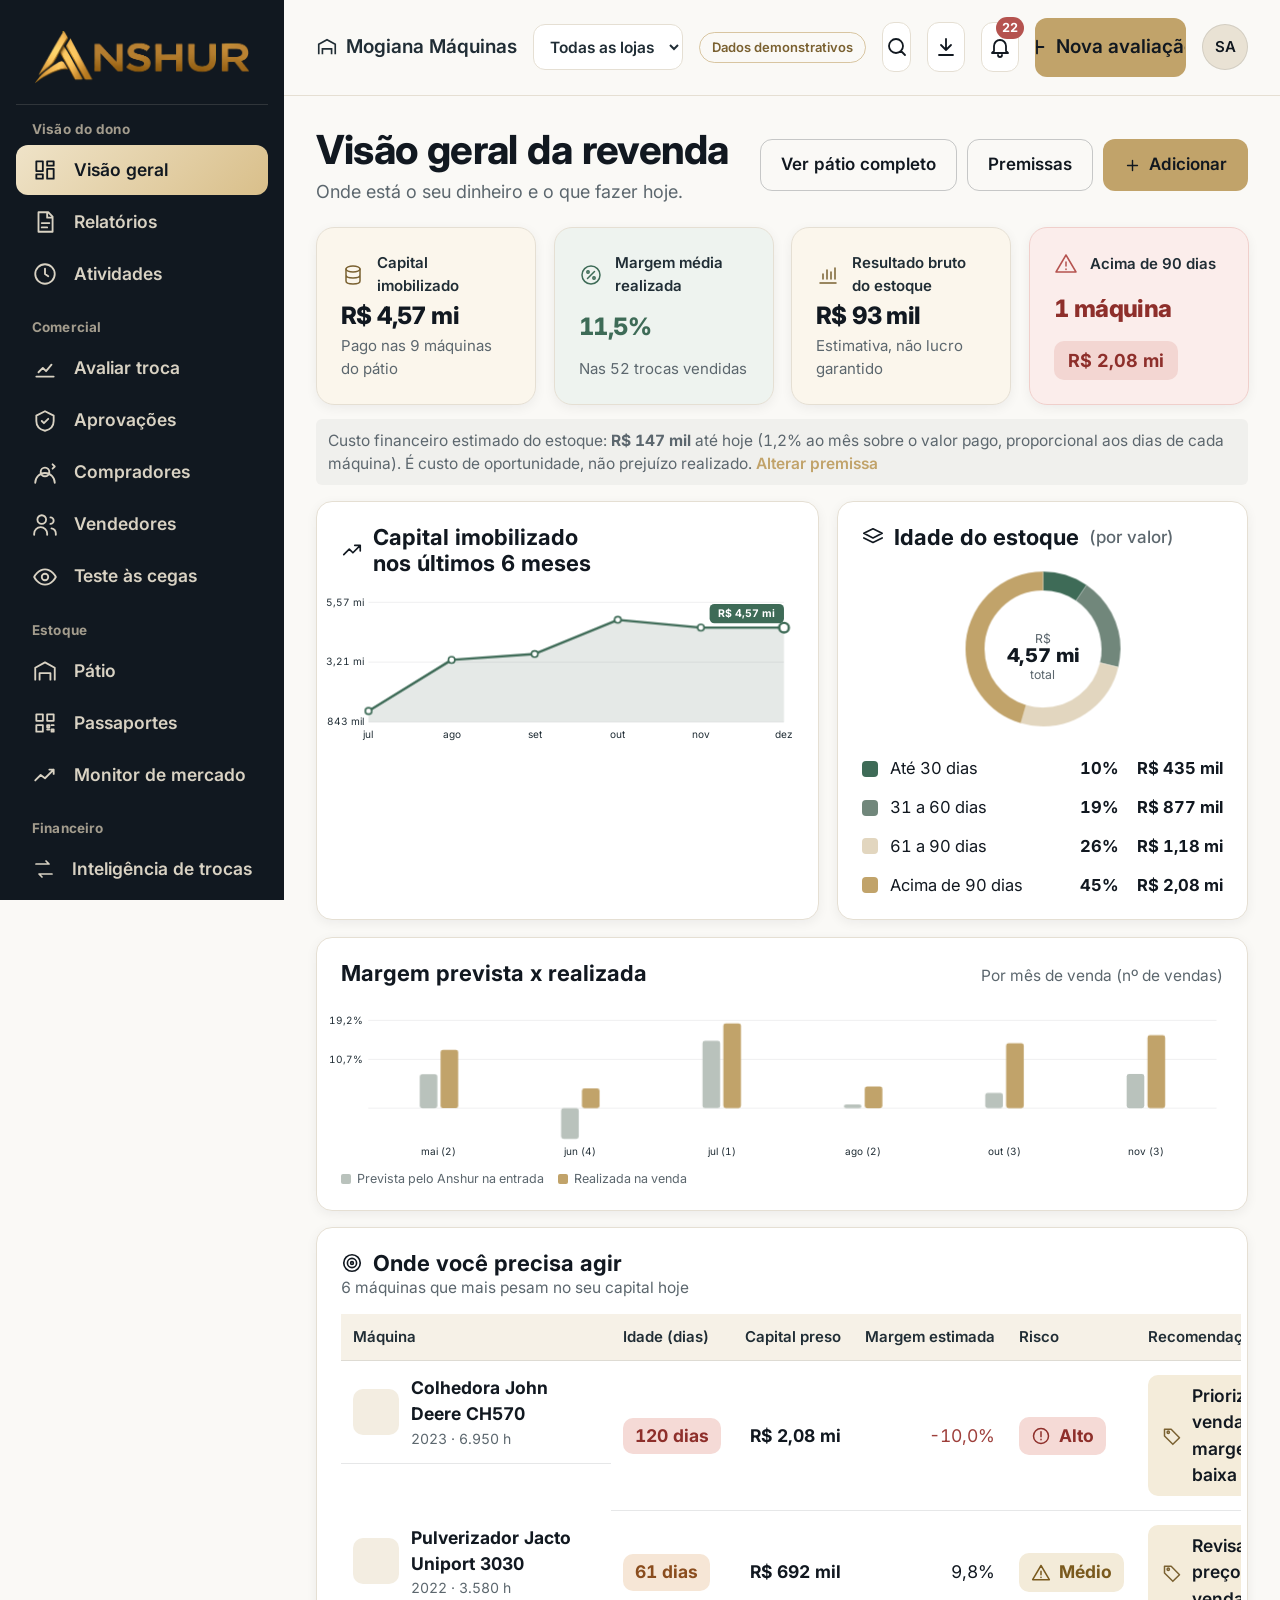
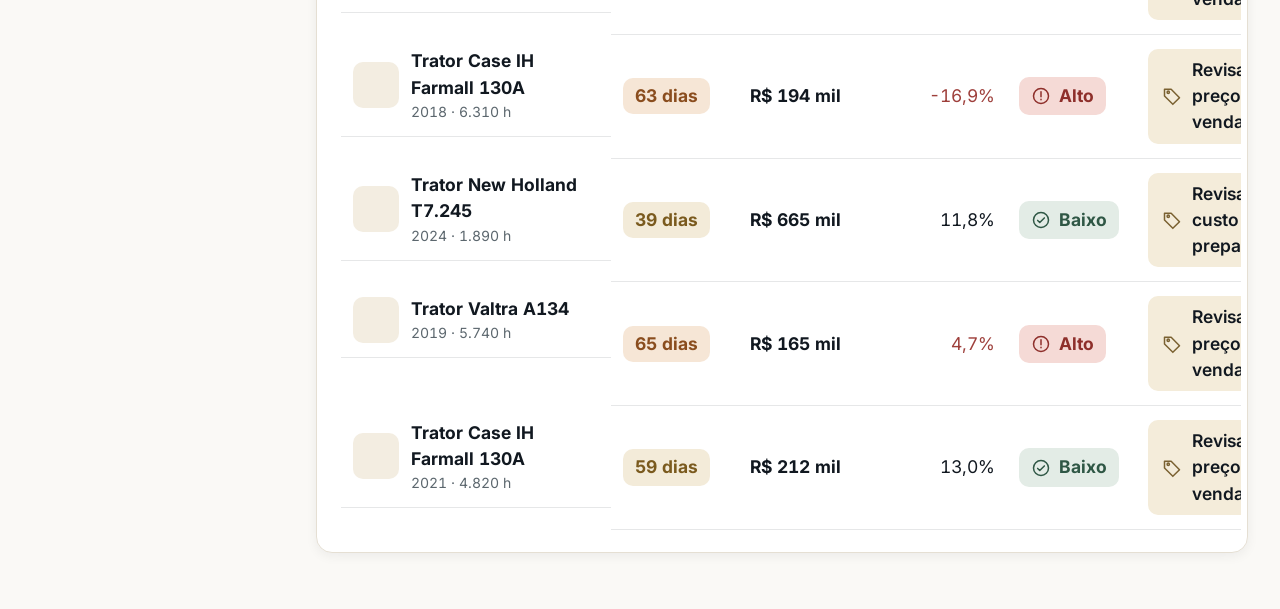
==== index.html @ 18cfdf4c "Versão 15: conta da revenda com servidor (entrar, equipe, cópias diárias); demonstração segue sem lo" ====
<!doctype html>
<html lang="pt-BR">
<head>
<meta charset="utf-8">
<meta name="viewport" content="width=device-width, initial-scale=1, viewport-fit=cover">
<title>Anshur · inteligência de margem para revendas</title>
<meta name="description" content="Anshur: valor máximo na troca do usado, capital parado no pátio e histórico de margem para revendas de máquinas agrícolas. Demonstração com dados fictícios.">
<meta name="theme-color" content="#F4F0E8">
<meta property="og:title" content="Anshur · inteligência de margem para revendas de máquinas agrícolas">
<meta property="og:description" content="Proteja sua margem na troca. Recupere seu capital no pátio.">
<link rel="icon" href="icone-192.png" type="image/png">
<link rel="manifest" href="manifest.webmanifest">
<link rel="preconnect" href="https://fonts.googleapis.com">
<link rel="preconnect" href="https://fonts.gstatic.com" crossorigin>
<link href="https://fonts.googleapis.com/css2?family=Inter:wght@400..700&display=swap" rel="stylesheet">
<link rel="stylesheet" href="estilo.css?v=15">
</head>
<body>
<a class="pular" href="#tela">Ir para o conteúdo</a>
<div class="casca">
  <aside class="lateral" aria-label="Navegação principal">
    <a class="marca" href="#visao" id="marca"></a>
    <nav class="menu" id="menu">
      <span class="menu-indicador" aria-hidden="true"></span>
      <p class="menu-grupo">Visão do dono</p>
      <a href="#visao" data-aba="visao" data-curto="Visão"><svg viewBox="0 0 24 24" aria-hidden="true"><path d="M4 13h6V4H4zM14 20h6V11h-6zM14 4v4h6V4zM4 20h6v-4H4z"/></svg><span>Visão geral</span></a>
      <a href="#relatorio" data-aba="relatorio" data-curto="Relatórios"><svg viewBox="0 0 24 24" aria-hidden="true"><path d="M6 3h9l4 4v14H6zM14 3v5h5M9 13h7M9 17h5"/></svg><span>Relatórios</span></a>
      <a href="#atividades" data-aba="atividades" data-curto="Atividades"><svg viewBox="0 0 24 24" aria-hidden="true"><path d="M12 7v5l3 2M12 3a9 9 0 1 0 0 18 9 9 0 0 0 0-18z"/></svg><span>Atividades</span></a>
      <p class="menu-grupo">Comercial</p>
      <a href="#avaliar" data-aba="avaliar" data-curto="Avaliar"><svg viewBox="0 0 24 24" aria-hidden="true"><path d="M4 19h16M6 15l4-4 3 3 5-6"/></svg><span>Avaliar troca</span></a>
      <a href="#aprovacoes" data-aba="aprovacoes" data-curto="Aprovações"><svg viewBox="0 0 24 24" aria-hidden="true"><path d="M9 12l2 2 4-4M12 3l8 4v5c0 5-3.5 8-8 9-4.5-1-8-4-8-9V7z"/></svg><span>Aprovações</span></a>
      <a href="#compradores" data-aba="compradores" data-curto="Compradores"><svg viewBox="0 0 24 24" aria-hidden="true"><path d="M16 11a4 4 0 1 0-8 0 4 4 0 0 0 8 0zM3 21a9 9 0 0 1 18 0M19 4l2 2-2 2"/></svg><span>Compradores</span></a>
      <a href="#vendedores" data-aba="vendedores" data-curto="Vendedores"><svg viewBox="0 0 24 24" aria-hidden="true"><path d="M9 11a4 4 0 1 0 0-8 4 4 0 0 0 0 8zM2 21v-1a6 6 0 0 1 12 0v1M17 11a3 3 0 1 0 0-6M22 21v-1a5 5 0 0 0-4-4.9"/></svg><span>Vendedores</span></a>
      <a href="#teste" data-aba="teste" data-curto="Teste"><svg viewBox="0 0 24 24" aria-hidden="true"><path d="M2 12s3.5-7 10-7 10 7 10 7-3.5 7-10 7S2 12 2 12zM12 9a3 3 0 1 0 0 6 3 3 0 0 0 0-6z"/></svg><span>Teste às cegas</span></a>
      <p class="menu-grupo">Estoque</p>
      <a href="#patio" data-aba="patio" data-curto="Pátio"><svg viewBox="0 0 24 24" aria-hidden="true"><path d="M3 20V9l9-5 9 5v11M7 20v-6h10v6"/></svg><span>Pátio</span></a>
      <a href="#passaportes" data-aba="passaportes" data-curto="Passaportes"><svg viewBox="0 0 24 24" aria-hidden="true"><path d="M4 4h6v6H4zM14 4h6v6h-6zM4 14h6v6H4zM14 14h2v2h-2zM18 18h2v2h-2zM14 18h2M18 14h2"/></svg><span>Passaportes</span></a>
      <a href="#mercado" data-aba="mercado" data-curto="Mercado"><svg viewBox="0 0 24 24" aria-hidden="true"><path d="M3 17l5-5 4 3 8-8M16 7h4v4"/></svg><span>Monitor de mercado</span></a>
      <p class="menu-grupo">Financeiro</p>
      <a href="#trocas" data-aba="trocas" data-curto="Trocas"><svg viewBox="0 0 24 24" aria-hidden="true"><path d="M4 7h13l-3-3M20 17H7l3 3"/></svg><span>Inteligência de trocas</span></a>
      <a href="#garantias" data-aba="garantias" data-curto="Garantias"><svg viewBox="0 0 24 24" aria-hidden="true"><path d="M12 3l8 3v6c0 5-3.5 8-8 9-4.5-1-8-4-8-9V6zM8.5 12l2.5 2.5 4.5-5"/></svg><span>Garantias a receber</span></a>
      <a href="#financiamento" data-aba="financiamento" data-curto="Financiado"><svg viewBox="0 0 24 24" aria-hidden="true"><path d="M3 10l9-6 9 6M5 10v9M19 10v9M9 10v9M15 10v9M3 21h18"/></svg><span>Estoque financiado</span></a>
      <p class="menu-grupo">Sistema</p>
      <a href="#documentos" data-aba="documentos" data-curto="Documentos"><svg viewBox="0 0 24 24" aria-hidden="true"><path d="M4 7h6l2 2h8v10H4zM12 12v5M9.5 14.5 12 12l2.5 2.5"/></svg><span>Documentos</span></a>
      <a href="#usuarios" data-aba="usuarios" data-curto="Usuários"><svg viewBox="0 0 24 24" aria-hidden="true"><path d="M12 12a4 4 0 1 0 0-8 4 4 0 0 0 0 8zM4 21v-1a8 8 0 0 1 16 0v1"/></svg><span>Usuários</span></a>
      <a href="#perfil" data-aba="perfil" data-curto="Perfil"><svg viewBox="0 0 24 24" aria-hidden="true"><path d="M12 12a4 4 0 1 0 0-8 4 4 0 0 0 0 8zM5 21a7 7 0 0 1 14 0"/><path d="M19 4h3M20.5 2.5v3"/></svg><span>Meu perfil</span></a>
      <a href="#config" data-aba="config" data-curto="Ajustes"><svg viewBox="0 0 24 24" aria-hidden="true"><path d="M12 15a3 3 0 1 0 0-6 3 3 0 0 0 0 6zM4 12h2M18 12h2M12 4v2M12 18v2M6.3 6.3l1.4 1.4M16.3 16.3l1.4 1.4M6.3 17.7l1.4-1.4M16.3 7.7l1.4-1.4"/></svg><span>Configurações</span></a>
    </nav>
    <p class="lateral-rodape">Dados demonstrativos de uma revenda fictícia.</p>
  </aside>
  <div class="principal">
    <header class="cabecalho">
      <a class="marca marca-movel" href="#visao" id="marca-movel" aria-label="Anshur, visão geral"></a>
      <div class="cab-info"><b id="revenda"></b><span id="refdata"></span></div>
      <select class="loja-sel" id="loja-sel" aria-label="Loja"></select>
      <span class="selo-demo">Dados demonstrativos</span>
      <button class="sino busca-btn" type="button" id="busca-btn" aria-label="Buscar (Ctrl+K)"><svg class="ico" viewBox="0 0 24 24" aria-hidden="true"><path d="M11 18a7 7 0 1 0 0-14 7 7 0 0 0 0 14zM20 20l-4-4"/></svg><span class="kbd">Ctrl K</span></button>
      <button class="sino" type="button" id="instalar-btn" aria-label="Instalar o app"><svg class="ico" viewBox="0 0 24 24" aria-hidden="true"><path d="M12 4v11M7 10l5 5 5-5M5 20h14"/></svg></button>
      <button class="sino" type="button" id="sino" aria-label="Alertas"><svg class="ico" viewBox="0 0 24 24" aria-hidden="true"><path d="M6 16V11a6 6 0 0 1 12 0v5l2 2H4zM10 20a2 2 0 0 0 4 0"/></svg><b id="sino-n" hidden></b></button>
      <a class="btn btn-ouro cab-nova" href="#avaliar"><svg viewBox="0 0 24 24" aria-hidden="true"><path d="M12 5v14M5 12h14"/></svg><span>Nova avaliação</span></a>
      <div class="perfil">
        <button class="avatar" id="perfil" type="button" aria-haspopup="menu" aria-expanded="false" aria-label="Perfil e opções">SA</button>
        <div class="perfil-menu" id="perfil-menu" role="menu" hidden>
          <p><b>Seu Antônio</b><span>Proprietário · Mogiana Máquinas</span></p>
          <button type="button" role="menuitem" id="restaurar">Restaurar dados demonstrativos</button>
        </div>
      </div>
    </header>
    <main id="tela" tabindex="-1"></main>
  </div>
</div>
<div id="camada"></div>
<div class="toasts" id="toasts" aria-live="polite"></div>
<script src="dados.js?v=15"></script>
<script src="fotos.js?v=15"></script>
<!-- nuvem.js: na demonstração carrega o app na hora; no ambiente real, entra na conta e carrega os dados do servidor antes -->
<script src="nuvem.js?v=15" data-app="comum.js?v=15 importar.js?v=15 motor.js?v=15 graficos.js?v=15 app.js?v=15"></script>
<script>if ('serviceWorker' in navigator) { navigator.serviceWorker.register('sw.js', { updateViaCache: 'none' }).then((r) => r.update()).catch(() => {}); let novo = false; navigator.serviceWorker.addEventListener('controllerchange', () => { if (!novo) { novo = true; location.reload(); } }); }</script>
</body>
</html>
---- estilo.css ----
:root {
  /* paleta do dono: Obsidiana, Grafite, Ouro fosco, Marfim, Sálvia (tema claro) */
  --obsidiana: #111820;
  --grafite: #202D35;
  --marfim: #E9E2D4;
  --marinho: #F4F0E8;     /* fundo da página (marfim claro) */
  --marinho-2: #FFFFFF;   /* cartões */
  --marinho-3: #E9E2D4;   /* destaque e hover */
  --creme: #111820;       /* texto */
  --ouro: #C1A36A;
  --ouro-forte: #AD8E55;
  --ouro-texto: #7A6131;
  --cinza: #5C676E;
  --linha: rgba(17, 24, 32, .1);
  --verde: #71877B;
  --verde-claro: #4A6154;
  --vermelho: #B5534F;
  --vermelho-claro: #9E3F3B;
  --ambar: #C29A4E;
  --raio: 10px;
  --raio-p: 6px;
  --t: 220ms cubic-bezier(.2, .7, .2, 1);
  color-scheme: light;
}
* { box-sizing: border-box; }
html { -webkit-text-size-adjust: 100%; }
body {
  margin: 0; background: var(--marinho); color: var(--creme);
  font-family: 'Inter', system-ui, sans-serif; font-size: 15px; line-height: 1.5;
  font-variant-numeric: tabular-nums; -webkit-font-smoothing: antialiased;
}
h1, h2, h3 { margin: 0; line-height: 1.2; font-weight: 650; text-wrap: balance; }
p { margin: 0; text-wrap: pretty; }
button, input, select, textarea { font: inherit; color: inherit; }
a { color: inherit; }
:focus-visible { outline: 2px solid var(--ouro); outline-offset: 2px; border-radius: 4px; }
.pular { position: absolute; left: -999px; }
.pular:focus { left: 12px; top: 12px; background: var(--creme); color: var(--marinho); padding: 8px 12px; z-index: 50; }
.sr { position: absolute; width: 1px; height: 1px; overflow: hidden; clip: rect(0 0 0 0); }

/* ---------- casca ---------- */
.casca { display: grid; min-height: 100dvh; }
.lateral { display: contents; }
.lateral > .marca, .lateral-rodape { display: none; }
.principal { min-width: 0; padding-bottom: calc(70px + env(safe-area-inset-bottom)); }
.marca { display: flex; align-items: center; gap: 10px; text-decoration: none; }
.marca .nome { font-weight: 700; letter-spacing: .3em; font-size: 15px; }
.cabecalho {
  position: sticky; top: 0; z-index: 20; display: flex; align-items: center; gap: 12px;
  padding: 10px 16px; background: rgba(244, 240, 232, .92); backdrop-filter: blur(10px); border-bottom: 1px solid var(--linha);
}
.cab-info { display: none; }
.selo-demo { margin-left: auto; font-size: 11px; font-weight: 600; color: var(--ouro-texto); border: 1px solid rgba(193, 163, 106, .6); border-radius: 20px; padding: 3px 9px; white-space: nowrap; }
.cab-nova span { display: none; }
.perfil { position: relative; }
.avatar { width: 36px; height: 36px; border-radius: 50%; border: 1px solid var(--linha); background: var(--marinho-3); font-weight: 600; font-size: 13px; cursor: pointer; transition: border-color var(--t), transform var(--t); }
.avatar:hover { border-color: var(--ouro); }
.perfil-menu { position: absolute; right: 0; top: 44px; width: 260px; background: var(--marinho-2); border: 1px solid var(--linha); border-radius: var(--raio); padding: 8px; box-shadow: 0 18px 40px -12px rgba(17, 24, 32, .18); animation: surge .18s ease-out; }
.perfil-menu p { padding: 8px 10px 10px; border-bottom: 1px solid var(--linha); margin-bottom: 6px; }
.perfil-menu p span { display: block; color: var(--cinza); font-size: 13px; }
.perfil-menu button { width: 100%; text-align: left; background: none; border: 0; padding: 10px; border-radius: var(--raio-p); cursor: pointer; transition: background var(--t); }
.perfil-menu button:hover { background: var(--marinho-3); }

/* menu: barra inferior no celular, lateral no computador */
.menu { position: fixed; left: 0; right: 0; bottom: 0; z-index: 25; display: grid; grid-template-columns: repeat(5, 1fr); background: var(--marinho-2); border-top: 1px solid var(--linha); padding-bottom: env(safe-area-inset-bottom); }
.menu a { display: flex; flex-direction: column; align-items: center; gap: 3px; padding: 8px 2px 9px; font-size: 11px; font-weight: 500; color: var(--cinza); text-decoration: none; transition: color var(--t); position: relative; z-index: 1; }
.menu a[data-aba="passaportes"] { display: none; }
.menu a span { display: none; }
.menu a::after { content: attr(data-curto); }
.menu svg { width: 21px; height: 21px; fill: none; stroke: currentColor; stroke-width: 1.7; stroke-linecap: round; stroke-linejoin: round; }
.menu a[aria-current="page"] { color: var(--creme); }
.menu-indicador { position: absolute; top: 0; height: 2px; background: var(--ouro); transition: transform var(--t), width var(--t); }

@media (min-width: 960px) {
  .casca { grid-template-columns: 248px minmax(0, 1fr); }
  .lateral { display: flex; flex-direction: column; position: sticky; top: 0; height: 100dvh; background: var(--marinho-2); border-right: 1px solid var(--linha); padding: 22px 14px; }
  .lateral > .marca { display: flex; padding: 0 10px 26px; }
  .lateral-rodape { display: block; }
  .marca-movel { display: none; }
  .menu { position: relative; display: flex; flex-direction: column; gap: 2px; background: none; border: 0; padding: 0; }
  .menu a, .menu a[data-aba="passaportes"] { flex-direction: row; gap: 12px; font-size: 14px; padding: 10px 12px; border-radius: var(--raio-p); display: flex; }
  .menu a:hover { color: var(--creme); }
  .menu a span { display: inline; }
  .menu a::after { content: none; }
  .menu svg { width: 19px; height: 19px; }
  .menu-indicador { left: 0; right: 0; top: 0; height: 41px; width: auto !important; background: var(--marinho-3); border-radius: var(--raio-p); box-shadow: inset 2px 0 0 var(--ouro); z-index: 0; }
  .lateral-rodape { margin-top: auto; font-size: 12px; color: var(--cinza); padding: 0 10px; }
  .principal { padding-bottom: 0; }
  .cabecalho { padding: 14px 28px; }
  .cab-info { display: grid; line-height: 1.3; }
  .cab-info span { color: var(--cinza); font-size: 13px; }
  .cab-nova span { display: inline; }
}

/* ---------- tela e transições ---------- */
main { padding: 22px 16px 40px; max-width: 1280px; outline: none; }
@media (min-width: 960px) { main { padding: 28px 28px 48px; } }
main.saindo { opacity: 0; transform: translateY(6px); transition: opacity 120ms ease-in, transform 120ms ease-in; }
main.entrando { animation: entra 260ms cubic-bezier(.2, .7, .2, 1) both; }
@keyframes entra { from { opacity: 0; transform: translateY(10px); } to { opacity: 1; transform: none; } }
@keyframes surge { from { opacity: 0; transform: translateY(-4px) scale(.98); } to { opacity: 1; transform: none; } }
.escalonado > * { animation: entra 360ms cubic-bezier(.2, .7, .2, 1) both; }
.escalonado > *:nth-child(2) { animation-delay: 50ms; } .escalonado > *:nth-child(3) { animation-delay: 100ms; }
.escalonado > *:nth-child(4) { animation-delay: 150ms; } .escalonado > *:nth-child(5) { animation-delay: 200ms; }

.titulo { display: flex; flex-wrap: wrap; align-items: end; justify-content: space-between; gap: 12px 20px; margin-bottom: 22px; }
.titulo h1 { font-size: clamp(24px, 5vw, 32px); font-weight: 650; letter-spacing: -.015em; }
.titulo p { color: var(--cinza); margin-top: 4px; max-width: 64ch; }
.titulo .acoes { margin: 0; }

/* ---------- botões ---------- */
.btn {
  --fundo: var(--marinho-3); --texto: var(--creme);
  position: relative; overflow: hidden; display: inline-flex; align-items: center; justify-content: center; gap: 8px;
  min-height: 42px; padding: 10px 16px; border-radius: var(--raio-p); border: 1px solid transparent;
  background: var(--fundo); color: var(--texto); font-weight: 600; font-size: 14px; text-decoration: none; cursor: pointer; white-space: nowrap;
  transition: background var(--t), border-color var(--t), transform 120ms ease, box-shadow var(--t), color var(--t);
}
.btn svg { width: 17px; height: 17px; fill: none; stroke: currentColor; stroke-width: 2; stroke-linecap: round; flex: none; }
.btn:hover { transform: translateY(-1px); box-shadow: 0 8px 18px -10px rgba(17, 24, 32, .25); }
.btn:active { transform: translateY(0) scale(.98); box-shadow: none; }
.btn-ouro { --fundo: var(--ouro); --texto: var(--obsidiana); }
.btn-ouro:hover { --fundo: var(--ouro-forte); }
.btn-linha { --fundo: transparent; border-color: rgba(17, 24, 32, .22); }
.btn-linha:hover { border-color: var(--ouro); --texto: var(--ouro-texto); --fundo: var(--marinho-2); }
.btn-perigo { --fundo: transparent; border-color: rgba(200, 93, 89, .5); --texto: var(--vermelho-claro); }
.btn[disabled], .btn[aria-disabled="true"] { opacity: .45; pointer-events: none; }
.btn.carregando { color: transparent; pointer-events: none; }
.btn.carregando::after { content: ''; position: absolute; width: 16px; height: 16px; border-radius: 50%; border: 2px solid var(--texto); border-right-color: transparent; animation: gira .7s linear infinite; }
@keyframes gira { to { transform: rotate(360deg); } }
.btn .onda { position: absolute; border-radius: 50%; background: currentColor; opacity: .25; transform: scale(0); animation: onda .5s ease-out forwards; pointer-events: none; }
@keyframes onda { to { transform: scale(2.6); opacity: 0; } }
.acoes { display: flex; flex-wrap: wrap; gap: 10px; margin-top: 18px; }
.link { background: none; border: 0; padding: 0; color: var(--ouro); font-weight: 600; cursor: pointer; text-decoration: none; }
.link:hover { text-decoration: underline; }

/* ---------- cartões e indicadores ---------- */
.painel { background: var(--marinho-2); box-shadow: 0 1px 2px rgba(17, 24, 32, .05); border: 1px solid var(--linha); border-radius: var(--raio); padding: 18px; }
.painel > h2, .painel-cab h2 { font-size: 15px; font-weight: 600; }
.painel-cab { display: flex; align-items: baseline; justify-content: space-between; gap: 10px; margin-bottom: 14px; }
.painel-cab p, .sub { color: var(--cinza); font-size: 13px; }
.kpis { display: grid; grid-template-columns: repeat(2, minmax(0, 1fr)); gap: 12px; margin-bottom: 16px; }
@media (min-width: 1100px) { .kpis { grid-template-columns: repeat(4, minmax(0, 1fr)); } }
.kpi { background: var(--marinho-2); box-shadow: 0 1px 2px rgba(17, 24, 32, .05); border: 1px solid var(--linha); border-radius: var(--raio); padding: 16px; display: grid; gap: 6px; align-content: start; transition: border-color var(--t), transform var(--t); }
.kpi:hover { border-color: rgba(193, 163, 106, .35); transform: translateY(-2px); }
.kpi .rot { font-size: 12px; font-weight: 600; color: var(--cinza); letter-spacing: .02em; }
.kpi .val { font-size: clamp(22px, 4.5vw, 30px); font-weight: 650; letter-spacing: -.02em; line-height: 1.1; }
.kpi .exp { font-size: 12.5px; color: var(--cinza); }
.kpi.risco { border-color: rgba(200, 93, 89, .45); }
.kpi.risco .val { color: var(--vermelho-claro); }
.grade-2 { display: grid; gap: 16px; }
.grade-3 { display: grid; gap: 16px; }
@media (min-width: 1100px) { .grade-2 { grid-template-columns: 1.35fr 1fr; } .grade-3 { grid-template-columns: repeat(3, minmax(0, 1fr)); } }
.bloco { margin-top: 16px; }

/* ---------- gráficos ---------- */
.grafico { width: 100%; height: auto; display: block; overflow: visible; }
.g-grade { stroke: rgba(17, 24, 32, .08); stroke-width: 1; }
.g-eixo { fill: var(--cinza); font-size: 11px; }
.g-linha { fill: none; stroke: var(--ouro); stroke-width: 2.5; stroke-linejoin: round; stroke-dasharray: 1; stroke-dashoffset: 1; animation: traco 1.1s cubic-bezier(.4, .1, .2, 1) .15s forwards; }
.g-area { fill: rgba(193, 163, 106, .09); opacity: 0; animation: aparece .6s ease .7s forwards; }
.g-ponto { fill: var(--marinho); stroke: var(--ouro); stroke-width: 2; opacity: 0; animation: aparece .3s ease forwards; }
.g-barra-a, .g-barra-b { transform-box: fill-box; transform-origin: bottom; transform: scaleY(0); animation: cresce .7s cubic-bezier(.2, .7, .2, 1) forwards; }
.g-barra-a { fill: #B9C2BC; } .g-barra-b { fill: var(--ouro); }
@keyframes traco { to { stroke-dashoffset: 0; } }
@keyframes aparece { to { opacity: 1; } }
@keyframes cresce { to { transform: scaleY(1); } }
.legenda { display: flex; flex-wrap: wrap; gap: 14px; font-size: 12.5px; color: var(--cinza); margin-top: 8px; }
.legenda i { display: inline-block; width: 10px; height: 10px; border-radius: 2px; margin-right: 6px; vertical-align: -1px; }
.hbarras { display: grid; gap: 12px; }
.hb { display: grid; grid-template-columns: 96px 1fr auto; align-items: center; gap: 10px; font-size: 13px; }
.hb small { grid-column: 2 / -1; color: var(--cinza); margin-top: -8px; }
.hb-r { color: var(--cinza); }
.hb-trilho { height: 10px; background: rgba(17, 24, 32, .06); border-radius: 5px; overflow: hidden; }
.hb-trilho i { display: block; height: 100%; border-radius: 5px; background: var(--ouro); transform-origin: left; transform: scaleX(0); animation: crescex .8s cubic-bezier(.2, .7, .2, 1) forwards; }
.hb-trilho i.normal { background: var(--verde); } .hb-trilho i.atencao { background: var(--ambar); } .hb-trilho i.alerta { background: #D07A45; } .hb-trilho i.critico { background: var(--vermelho); } .hb-trilho i.neutro { background: var(--cinza); }
@keyframes crescex { to { transform: scaleX(1); } }

/* ---------- etiquetas de risco (cor + texto + forma) ---------- */
.tag { display: inline-flex; align-items: center; gap: 6px; font-size: 12px; font-weight: 600; padding: 3px 9px; border-radius: 20px; white-space: nowrap; }
.tag::before { content: ''; width: 7px; height: 7px; border-radius: 50%; background: currentColor; }
.tag.normal { color: var(--verde-claro); background: rgba(39, 134, 106, .15); }
.tag.atencao { color: #85621F; background: rgba(201, 146, 63, .15); }
.tag.alerta { color: #965024; background: rgba(208, 122, 69, .16); }
.tag.alerta::before { border-radius: 1px; transform: rotate(45deg); }
.tag.critico { color: var(--vermelho-claro); background: rgba(200, 93, 89, .17); }
.tag.critico::before { border-radius: 0; width: 8px; height: 8px; clip-path: polygon(50% 0, 100% 100%, 0 100%); }
.tag.comprovado { color: var(--verde-claro); background: rgba(39, 134, 106, .15); }
.tag.declarado { color: #85621F; background: rgba(201, 146, 63, .15); }
.pos { color: var(--verde-claro); } .neg { color: var(--vermelho-claro); }

/* ---------- tabelas ---------- */
.tabela-wrap { overflow-x: auto; -webkit-overflow-scrolling: touch; margin: 0 -18px; padding: 0 18px; }
.tabela { width: 100%; border-collapse: collapse; font-size: 13.5px; }
.tabela th { text-align: left; font-size: 12px; font-weight: 600; color: var(--cinza); padding: 8px 10px; border-bottom: 1px solid var(--linha); white-space: nowrap; }
.tabela td { padding: 12px 10px; border-bottom: 1px solid var(--linha); vertical-align: middle; }
.tabela tbody tr { transition: background var(--t); }
.tabela tbody tr.clicavel { cursor: pointer; }
.tabela tbody tr.clicavel:hover, .tabela tbody tr.clicavel:focus-visible { background: var(--marinho-3); }
.tabela .n { text-align: right; white-space: nowrap; }
.tabela .maq b { display: block; font-weight: 600; }
.tabela .maq span { color: var(--cinza); font-size: 12.5px; }

/* ---------- filtros e formulários ---------- */
.filtros { display: flex; flex-wrap: wrap; gap: 10px; margin-bottom: 14px; align-items: end; }
.campo { display: grid; gap: 6px; }
.campo label, .rot-campo { font-size: 12.5px; font-weight: 600; color: var(--cinza); }
.campo input, .campo select, .campo textarea, .filtros select {
  min-height: 42px; padding: 9px 12px; border-radius: var(--raio-p); border: 1px solid rgba(17, 24, 32, .16);
  background: var(--marinho); transition: border-color var(--t), box-shadow var(--t); width: 100%;
}
.campo input:focus, .campo select:focus, .campo textarea:focus, .filtros select:focus { outline: none; border-color: var(--ouro); box-shadow: 0 0 0 3px rgba(193, 163, 106, .18); }
.filtros select { width: auto; min-width: 140px; }
.campos { display: grid; grid-template-columns: repeat(2, minmax(0, 1fr)); gap: 14px; }
@media (min-width: 760px) { .campos.tres { grid-template-columns: repeat(3, minmax(0, 1fr)); } }
.campo.inteiro { grid-column: 1 / -1; }
.ajuda { font-size: 12.5px; color: var(--cinza); }
.erro-campo { font-size: 12.5px; color: var(--vermelho-claro); }

/* ---------- avaliação em etapas ---------- */
.etapas { display: grid; grid-template-columns: repeat(4, 1fr); gap: 6px; margin-bottom: 18px; counter-reset: e; }
.etapas button { counter-increment: e; background: none; border: 0; border-top: 3px solid rgba(17, 24, 32, .12); padding: 10px 2px 0; text-align: left; color: var(--cinza); font-size: 12.5px; font-weight: 600; cursor: pointer; transition: color var(--t), border-color var(--t); }
.etapas button::before { content: counter(e) '. '; }
.etapas button[aria-current="step"] { color: var(--creme); border-color: var(--ouro); }
.etapas button.feita { color: var(--creme); border-color: var(--verde); }
.passo { animation: entra 240ms cubic-bezier(.2, .7, .2, 1) both; }
.criterio { display: grid; grid-template-columns: 1fr; gap: 8px; padding: 12px 0; border-bottom: 1px solid var(--linha); }
@media (min-width: 640px) { .criterio { grid-template-columns: 1fr auto; align-items: center; } }
.criterio b { font-weight: 600; }
.criterio p { font-size: 12.5px; color: var(--cinza); }
.notas { display: flex; gap: 6px; }
.notas button { width: 40px; height: 40px; border-radius: var(--raio-p); border: 1px solid rgba(17, 24, 32, .16); background: var(--marinho); font-weight: 600; cursor: pointer; transition: background var(--t), border-color var(--t), transform 120ms; }
.notas button:hover { border-color: var(--ouro); }
.notas button:active { transform: scale(.94); }
.notas button[aria-pressed="true"] { background: var(--obsidiana); border-color: var(--obsidiana); color: var(--marfim); }
.medidor { height: 8px; border-radius: 4px; background: rgba(17, 24, 32, .08); overflow: hidden; margin-top: 8px; }
.medidor i { display: block; height: 100%; background: linear-gradient(90deg, var(--vermelho), var(--ambar) 45%, var(--verde)); transition: width 400ms cubic-bezier(.2, .7, .2, 1); }
.fotos { display: grid; grid-template-columns: repeat(4, 1fr); gap: 8px; }
.foto { aspect-ratio: 1; border: 1.5px dashed rgba(17, 24, 32, .2); border-radius: var(--raio-p); display: grid; place-items: center; background: var(--marinho) center/cover no-repeat; color: var(--cinza); font-size: 12px; text-align: center; cursor: pointer; position: relative; overflow: hidden; padding: 4px; transition: border-color var(--t); }
.foto:hover { border-color: var(--ouro); }
.foto.tem { border-style: solid; color: transparent; }
.foto input { position: absolute; inset: 0; opacity: 0; cursor: pointer; }
.checks { display: grid; gap: 10px; }
.check { display: flex; gap: 10px; align-items: flex-start; }
.check input { width: 18px; height: 18px; margin-top: 2px; accent-color: var(--ouro); }

/* resultado */
.res-topo { background: var(--grafite); color: var(--marfim); border-radius: var(--raio); padding: 20px 18px; }
.res-topo .rot { font-size: 12px; font-weight: 700; letter-spacing: .06em; color: var(--ouro); }
.res-topo .grande { font-size: clamp(38px, 9vw, 56px); font-weight: 700; letter-spacing: -.03em; line-height: 1.05; margin: 4px 0; }
.res-topo .sub { color: #C9C2B4; }
.conf { display: inline-flex; gap: 6px; align-items: center; font-size: 12.5px; font-weight: 600; padding: 4px 10px; border-radius: 20px; margin-top: 10px; }
.conf.alta { background: #d6ece4; color: #1d6b53; } .conf.média { background: #f0e3c7; color: #7a5a1e; } .conf.baixa { background: #f2d7d5; color: #8e3a37; }
.numeros { display: grid; grid-template-columns: repeat(2, 1fr); gap: 12px; margin-top: 16px; }
@media (min-width: 760px) { .numeros { grid-template-columns: repeat(3, 1fr); } }
.numeros div { border-left: 2px solid var(--ouro); padding: 2px 0 2px 10px; }
.numeros span { display: block; font-size: 12px; color: var(--cinza); }
.numeros b { font-size: 17px; font-weight: 600; }
.conta { font-size: 13px; color: var(--cinza); margin-top: 12px; padding: 10px 12px; border-radius: var(--raio-p); background: rgba(17, 24, 32, .04); }
.lista-motivos { list-style: none; margin: 0; padding: 0; }
.lista-motivos li { display: flex; justify-content: space-between; gap: 10px; padding: 10px 0; border-bottom: 1px solid var(--linha); font-size: 14px; }
.comparaveis { display: grid; gap: 8px; }
.comp { display: flex; justify-content: space-between; gap: 10px; padding: 10px 12px; border-radius: var(--raio-p); background: var(--marinho); font-size: 13px; }
.comp b { display: block; font-size: 14px; }
.comp span { color: var(--cinza); }

/* ---------- camadas: modal e gaveta ---------- */
.fundo-camada { position: fixed; inset: 0; z-index: 40; background: rgba(17, 24, 32, .38); opacity: 0; transition: opacity 200ms ease; }
.fundo-camada.aberta { opacity: 1; }
.modal { position: fixed; z-index: 41; left: 50%; top: 50%; width: min(520px, calc(100vw - 32px)); max-height: calc(100dvh - 40px); overflow: auto; transform: translate(-50%, -46%) scale(.97); opacity: 0;
  background: var(--marinho-2); border: 1px solid var(--linha); border-radius: 14px; padding: 22px; transition: transform 220ms cubic-bezier(.2, .7, .2, 1), opacity 200ms ease; }
.modal.aberta { transform: translate(-50%, -50%) scale(1); opacity: 1; }
.modal h2 { font-size: 19px; margin-bottom: 6px; }
.gaveta { position: fixed; z-index: 41; top: 0; right: 0; bottom: 0; width: min(560px, 100vw); overflow: auto; background: var(--marinho-2); border-left: 1px solid var(--linha); padding: 22px 20px 40px; transform: translateX(100%); transition: transform 280ms cubic-bezier(.2, .7, .2, 1); }
.gaveta.aberta { transform: none; }
.fechar { position: absolute; top: 14px; right: 14px; width: 36px; height: 36px; border-radius: 50%; border: 1px solid var(--linha); background: none; cursor: pointer; font-size: 18px; line-height: 1; transition: border-color var(--t), transform var(--t); }
.fechar:hover { border-color: var(--ouro); transform: rotate(90deg); }
.det { display: grid; grid-template-columns: repeat(2, 1fr); gap: 12px 16px; margin: 16px 0; }
.det span { display: block; font-size: 12px; color: var(--cinza); }
.det b { font-weight: 600; }
.deslizar { width: 100%; accent-color: var(--ouro); }
.linha-tempo { list-style: none; margin: 0; padding: 0; border-left: 2px solid var(--marinho-3); }
.linha-tempo li { position: relative; padding: 0 0 14px 16px; font-size: 13.5px; }
.linha-tempo li::before { content: ''; position: absolute; left: -6px; top: 5px; width: 10px; height: 10px; border-radius: 50%; background: var(--ouro); }
.linha-tempo span { display: block; color: var(--cinza); font-size: 12.5px; }

/* ---------- teste às cegas ---------- */
.placar { background: linear-gradient(135deg, #FFFFFF, var(--marfim)); border: 1px solid rgba(193, 163, 106, .3); border-radius: var(--raio); padding: 22px 18px; margin-bottom: 16px; }
.placar .grande { font-size: clamp(36px, 9vw, 60px); font-weight: 700; color: var(--ouro-texto); letter-spacing: -.03em; line-height: 1.05; margin: 6px 0; }
.placar p { color: var(--cinza); }
.cegas { display: grid; gap: 12px; }
@media (min-width: 900px) { .cegas { grid-template-columns: repeat(2, minmax(0, 1fr)); } }
.cega { background: var(--marinho-2); border: 1px solid var(--linha); border-radius: var(--raio); padding: 16px; transition: border-color 400ms; }
.cega.revelada.pagou-mais { border-color: rgba(200, 93, 89, .45); }
.cega.revelada.pagou-menos { border-color: rgba(39, 134, 106, .45); }
.cega h3 { font-size: 15px; }
.cega .linhas { display: grid; gap: 8px; margin-top: 12px; }
.cega .linhas div { display: flex; justify-content: space-between; gap: 10px; font-size: 14px; }
.cega .oculto { letter-spacing: .2em; color: var(--cinza); }
.cega .revela { animation: revela 500ms cubic-bezier(.2, .7, .2, 1) both; }
@keyframes revela { from { opacity: 0; transform: translateY(6px); filter: blur(6px); } to { opacity: 1; transform: none; filter: none; } }
.selecao { display: grid; gap: 6px; max-height: 340px; overflow: auto; padding-right: 4px; }
.selecao label { display: flex; align-items: center; gap: 10px; padding: 9px 10px; border-radius: var(--raio-p); background: var(--marinho); font-size: 13.5px; cursor: pointer; transition: background var(--t); }
.selecao label:hover { background: var(--marinho-3); }
.selecao input { accent-color: var(--ouro); width: 17px; height: 17px; }
.selecao span { color: var(--cinza); margin-left: auto; white-space: nowrap; }
.abas-modo { display: inline-flex; background: var(--marinho); border: 1px solid var(--linha); border-radius: 8px; padding: 3px; margin-bottom: 14px; }
.abas-modo button { border: 0; background: none; padding: 8px 14px; border-radius: 6px; font-weight: 600; font-size: 13.5px; color: var(--cinza); cursor: pointer; transition: background var(--t), color var(--t); }
.abas-modo button[aria-pressed="true"] { background: var(--marinho-3); color: var(--creme); }
textarea.cola { min-height: 140px; font-family: ui-monospace, Menlo, Consolas, monospace; font-size: 12.5px; }

/* ---------- passaportes ---------- */
.cartoes { display: grid; gap: 12px; }
@media (min-width: 760px) { .cartoes { grid-template-columns: repeat(2, minmax(0, 1fr)); } }
@media (min-width: 1200px) { .cartoes { grid-template-columns: repeat(3, minmax(0, 1fr)); } }
.cartao-pp { background: var(--marinho-2); border: 1px solid var(--linha); border-radius: var(--raio); padding: 16px; display: grid; gap: 10px; transition: border-color var(--t), transform var(--t); }
.cartao-pp:hover { border-color: rgba(193, 163, 106, .4); transform: translateY(-2px); }
.cartao-pp .id { font-size: 12px; color: var(--ouro-texto); font-weight: 600; letter-spacing: .04em; }

/* ---------- avisos ---------- */
.toasts { position: fixed; z-index: 60; left: 50%; bottom: calc(84px + env(safe-area-inset-bottom)); transform: translateX(-50%); display: grid; gap: 8px; width: min(420px, calc(100vw - 32px)); }
@media (min-width: 960px) { .toasts { bottom: 24px; left: auto; right: 24px; transform: none; } }
.toast { display: flex; gap: 10px; align-items: center; background: var(--obsidiana); color: var(--marfim); padding: 12px 14px; border-radius: 9px; font-size: 14px; font-weight: 500; box-shadow: 0 16px 32px -12px rgba(17, 24, 32, .18); animation: toastin 260ms cubic-bezier(.2, .7, .2, 1) both; }
.toast::before { content: ''; width: 8px; height: 8px; border-radius: 50%; background: var(--verde); flex: none; }
.toast.erro::before { background: var(--vermelho); }
.toast.saindo { animation: toastout 200ms ease-in forwards; }
@keyframes toastin { from { opacity: 0; transform: translateY(10px); } }
@keyframes toastout { to { opacity: 0; transform: translateY(6px); } }
.nota-rodape { font-size: 12.5px; color: var(--cinza); margin-top: 12px; }
.vazio { text-align: center; color: var(--cinza); padding: 30px 10px; }

@media (prefers-reduced-motion: reduce) {
  *, *::before, *::after { animation-duration: 1ms !important; animation-delay: 0ms !important; transition-duration: 1ms !important; }
  .g-linha { stroke-dashoffset: 0; } .g-barra-a, .g-barra-b { transform: none; } .hb-trilho i { transform: none; }
}

/* ===================== v5: painel do líder (letras grandes, barra lateral Obsidiana) ===================== */
:root { --fundo-pagina: #FAF9F6; --borda: #E5DFD3; --sombra: 0 3px 12px rgba(17, 24, 32, .06); }
body { font-size: 17px; background: var(--fundo-pagina); }
.ico { width: 22px; height: 22px; fill: none; stroke: currentColor; stroke-width: 1.8; stroke-linecap: round; stroke-linejoin: round; flex: none; vertical-align: -4px; }
.logo-img { display: block; height: auto; max-width: 100%; }
main { max-width: 1480px; }
@media (min-width: 960px) {
  .casca { grid-template-columns: 284px minmax(0, 1fr); }
  .lateral { background: var(--obsidiana); border-right: 0; padding: 26px 16px; }
  .lateral > .marca { padding: 4px 12px 30px; justify-content: center; border-bottom: 1px solid rgba(233, 226, 212, .14); margin-bottom: 22px; }
  .lateral .logo-img { width: 216px; }
  .menu a, .menu a[data-aba="passaportes"] { color: #D9D2C3; font-size: 19px; font-weight: 600; min-height: 60px; padding: 14px 16px; gap: 16px; border-radius: 12px; }
  .menu a:hover { color: #fff; background: rgba(233, 226, 212, .06); }
  .menu svg { width: 26px; height: 26px; }
  .menu a[aria-current="page"] { color: var(--obsidiana); }
  .menu-indicador { height: 60px; background: linear-gradient(135deg, #EFE3C8, #D9BF8A); box-shadow: none; border-radius: 12px; }
  .lateral-rodape { color: #9AA39E; font-size: 14px; }
  .cabecalho { padding: 18px 32px; background: rgba(250, 249, 246, .94); border-bottom: 1px solid var(--borda); gap: 16px; }
  main { padding: 30px 32px 56px; }
  .menu a { font-size: 19px; }
}
.cab-info { gap: 6px; }
.cab-info b { display: flex; align-items: center; gap: 8px; font-size: 19px; font-weight: 600; color: var(--grafite); }
.cab-info b svg, .cab-info span svg { width: 22px; height: 22px; fill: none; stroke: currentColor; stroke-width: 1.8; }
.cab-info span { display: inline-flex; align-items: center; gap: 8px; font-size: 15px; color: var(--grafite); }
@media (min-width: 960px) { .cab-info { display: flex; align-items: center; gap: 22px; } .cab-info span { border: 1px solid var(--borda); background: #fff; border-radius: 12px; padding: 8px 14px; } }
.selo-demo { font-size: 13px; padding: 5px 12px; }
.btn { min-height: 50px; font-size: 17px; padding: 12px 20px; border-radius: 12px; }
.cab-nova { min-height: 58px; font-size: 19px; padding: 14px 26px; }
.cab-nova svg { width: 22px; height: 22px; }
.avatar { width: 46px; height: 46px; font-size: 15px; }
.titulo h1 { font-size: clamp(30px, 4.4vw, 40px); font-weight: 750; letter-spacing: -.02em; }
.titulo p { font-size: 18px; }
.painel { border-radius: 16px; border-color: var(--borda); box-shadow: var(--sombra); padding: 22px 24px; }
.painel > h2, .painel-cab h2 { font-size: 22px; font-weight: 700; display: flex; align-items: center; gap: 10px; }
.painel-cab h2 small { font-weight: 500; color: var(--cinza); font-size: 17px; }
.painel-cab p, .sub { font-size: 15.5px; }
.kpis { gap: 18px; margin-bottom: 18px; }
.kpi { border-radius: 18px; padding: 24px; min-height: 168px; text-decoration: none; color: inherit; border-color: var(--borda); box-shadow: var(--sombra); align-content: space-between; }
.kpi .rot { display: flex; align-items: center; gap: 12px; font-size: 19px; font-weight: 600; color: var(--grafite); letter-spacing: 0; }
.kpi .rot .ico { width: 34px; height: 34px; color: var(--ouro-texto); stroke-width: 1.5; }
.kpi .val { font-size: clamp(32px, 3.4vw, 46px); font-weight: 800; letter-spacing: -.025em; }
.kpi .exp { font-size: 15px; }
.kpi.k-marfim { background: #FBF6EC; }
.kpi.k-salvia { background: #EEF3EF; }
.kpi.k-salvia .val, .kpi.k-salvia .rot .ico { color: #3E6B57; }
.kpi.k-risco { background: #FBEDEB; border-color: #F0CFCB; }
.kpi.k-risco .val { color: #8E2F2B; }
.kpi.k-risco .rot .ico { color: #B5534F; }
.kpi .pilula { justify-self: start; background: #F3D6D2; color: #8E2F2B; font-weight: 700; font-size: 18px; padding: 6px 14px; border-radius: 10px; }
.grade-2 { gap: 18px; }
@media (min-width: 1100px) { .grade-2 { grid-template-columns: 55fr 45fr; } }
.g-linha { stroke: #3E6B57; stroke-width: 3; }
.g-area { fill: rgba(113, 135, 123, .18); }
.g-ponto { stroke: #3E6B57; fill: #fff; }
.g-ultimo { stroke-width: 3; }
.g-eixo { font-size: 12.5px; fill: var(--grafite); }
.g-balao { opacity: 0; animation: aparece .4s ease 1.1s forwards; }
.g-balao rect { fill: #3E6B57; }
.g-balao text { fill: #fff; font-size: 13px; font-weight: 700; }
.rosca { display: grid; grid-template-columns: 190px 1fr; gap: 22px; align-items: center; }
@media (max-width: 560px) { .rosca { grid-template-columns: 1fr; justify-items: center; } }
.rosca-svg { width: 190px; height: 190px; }
.g-arco { opacity: 0; animation: aparece .5s ease forwards; }
.rosca-total { font-size: 20px; font-weight: 800; fill: var(--obsidiana); }
.rosca-rot { font-size: 13px; fill: var(--cinza); }
.rosca-leg { list-style: none; margin: 0; padding: 0; display: grid; gap: 14px; width: 100%; }
.rosca-leg li { display: grid; grid-template-columns: 16px 1fr auto auto; gap: 12px; align-items: center; font-size: 16.5px; }
.rosca-leg i { width: 16px; height: 16px; border-radius: 4px; }
.rosca-leg b:last-child { min-width: 92px; text-align: right; }
.tabela { font-size: 16px; }
.tabela th { font-size: 15px; padding: 12px; color: var(--grafite); }
.tabela td { padding: 14px 12px; }
.tabela.grande { font-size: 17.5px; }
.tabela.grande thead { background: #F6F1E7; }
.tabela .maq { display: flex; align-items: center; gap: 12px; }
.tabela .maq b { font-weight: 700; }
.tabela .maq span span { display: block; color: var(--cinza); font-size: 14px; }
.maq-ico { width: 46px; height: 46px; border-radius: 10px; background: #F3EDE1; display: grid; place-items: center; flex: none; }
.maq-svg { width: 32px; height: 32px; color: var(--grafite); stroke-width: 1.5; }
.forte { font-weight: 700; }
.dias { display: inline-block; font-weight: 700; padding: 5px 12px; border-radius: 10px; white-space: nowrap; }
.dias.normal { background: #E3ECE6; color: #2F5745; } .dias.atencao { background: #F3EBD9; color: #7A5A1E; } .dias.alerta { background: #F6E6D6; color: #8A4D1E; } .dias.critico { background: #F5DAD6; color: #8E2F2B; }
.risco { display: inline-flex; align-items: center; gap: 8px; font-weight: 700; padding: 6px 12px; border-radius: 10px; white-space: nowrap; }
.risco .ico { width: 20px; height: 20px; }
.risco.alto { background: #F5DAD6; color: #8E2F2B; } .risco.medio { background: #F3EBD9; color: #7A5A1E; } .risco.baixo { background: #E3ECE6; color: #2F5745; }
.reco { display: inline-flex; align-items: center; gap: 10px; font-weight: 600; background: #F4ECDA; padding: 8px 14px; border-radius: 10px; }
.reco .ico { width: 20px; height: 20px; color: var(--ouro-texto); }
.campo label, .rot-campo { font-size: 15px; }
.campo input, .campo select, .campo textarea, .filtros select { min-height: 50px; font-size: 16.5px; border-radius: 10px; }
.notas button { width: 48px; height: 48px; font-size: 17px; }
.etapas button { font-size: 16px; }
.numeros span { font-size: 14.5px; } .numeros b { font-size: 20px; }
.res-topo .grande { font-size: clamp(42px, 6vw, 64px); }
.conta { font-size: 15.5px; }
.nota-rodape, .ajuda { font-size: 14.5px; }
.tag { font-size: 14px; padding: 4px 11px; }
.toast { font-size: 16px; padding: 14px 18px; }
@media (max-width: 959px) {
  .menu { background: var(--obsidiana); border-top: 0; }
  .menu a { color: #B8B1A3; font-size: 12.5px; }
  .menu a[aria-current="page"] { color: #fff; }
}
/* sino de alertas */
.sino { position: relative; width: 50px; height: 50px; border-radius: 12px; border: 1px solid var(--borda); background: #fff; cursor: pointer; display: grid; place-items: center; transition: border-color var(--t), transform 120ms; }
.sino:hover { border-color: var(--ouro); } .sino:active { transform: scale(.96); }
.sino .ico { width: 24px; height: 24px; }
.sino b { position: absolute; top: -6px; right: -6px; min-width: 22px; height: 22px; padding: 0 6px; border-radius: 11px; background: #B5534F; color: #fff; font-size: 12.5px; display: grid; place-items: center; animation: pulsa 2s ease-in-out infinite; }
@keyframes pulsa { 50% { transform: scale(1.12); } }
.alertas { list-style: none; margin: 14px 0 0; padding: 0; display: grid; gap: 10px; }
.alertas li { display: grid; grid-template-columns: auto 1fr; gap: 12px; padding: 14px; border-radius: 12px; background: #fff; border: 1px solid var(--borda); }
.alertas li .ico { width: 24px; height: 24px; margin-top: 2px; }
.alertas li.alto .ico { color: #B5534F; } .alertas li.medio .ico { color: #A07A2E; } .alertas li.info .ico { color: #3E6B57; }
.alertas b { display: block; } .alertas span { color: var(--cinza); font-size: 15px; }
/* linhas de resumo e ranking */
.ranking { display: grid; gap: 12px; }
.rank { display: grid; grid-template-columns: 52px 1fr auto; gap: 14px; align-items: center; padding: 14px 16px; border-radius: 14px; background: #fff; border: 1px solid var(--borda); }
.rank .pos { width: 52px; height: 52px; border-radius: 50%; display: grid; place-items: center; font-weight: 800; font-size: 20px; background: #F3EDE1; color: var(--grafite); }
.rank.ouro .pos { background: linear-gradient(135deg, #EFE3C8, #C1A36A); color: var(--obsidiana); }
.rank b { font-size: 18px; } .rank span { color: var(--cinza); font-size: 15px; }
.rank .num { text-align: right; } .rank .num b { display: block; font-size: 20px; }
.relatorio { background: #fff; border: 1px solid var(--borda); border-radius: 16px; padding: 34px; max-width: 980px; }
.relatorio h2 { font-size: 26px; margin: 26px 0 10px; } .relatorio h2:first-of-type { margin-top: 10px; }
.relatorio p, .relatorio li { font-size: 17px; line-height: 1.6; }
@media print { .lateral, .cabecalho, .menu, .titulo .acoes, .toasts { display: none !important; } body { background: #fff; } main { padding: 0; } .relatorio { border: 0; padding: 0; } }
/* barra inferior do celular rola para os lados com todos os módulos */
@media (max-width: 959px) {
  .menu { display: flex; overflow-x: auto; scrollbar-width: none; }
  .menu::-webkit-scrollbar { display: none; }
  .menu a, .menu a[data-aba="passaportes"] { display: flex; flex: 0 0 78px; }
  .sino { width: 44px; height: 44px; }
}
.tabela .maq > span:not(.maq-ico) { font-size: inherit; color: inherit; display: block; }
.tabela .maq > span > b { display: block; font-size: 1em; color: var(--obsidiana); }
@media (min-width: 960px) { .menu a, .menu a[data-aba="passaportes"] { font-size: 17.5px; white-space: nowrap; } }
.rank > div > span { display: block; margin-top: 2px; }
@media (min-width: 1100px) { .grade-2.larga { grid-template-columns: 2fr 1fr; } }
.marca-movel { flex: none; } .marca-movel .logo-img { width: 118px; max-width: none; }
@media (max-width: 600px) { .kpis { grid-template-columns: 1fr; } .kpi { min-height: 0; } .cab-info { display: none; } .selo-demo { display: none; } }
.campo-in { min-height: 48px; padding: 9px 12px; border-radius: 10px; border: 1px solid rgba(17, 24, 32, .16); background: #fff; font-size: 16px; width: 100%; }
.campo-in:focus { outline: none; border-color: var(--ouro); box-shadow: 0 0 0 3px rgba(193, 163, 106, .2); }
.cal { display: grid; grid-template-columns: repeat(12, 1fr); gap: 4px; margin-top: 6px; }
.cal span { text-align: center; font-size: 12.5px; padding: 6px 0; border-radius: 6px; background: #F3EFE6; color: var(--cinza); }
.cal span.on { background: #3E6B57; color: #fff; font-weight: 700; }
.cal span.hoje { outline: 2px solid var(--ouro); }

/* ===================== v5: componentes novos ===================== */
.titulo { align-items: center; }
.titulo h1 { overflow-wrap: anywhere; }
.kpi .val { overflow-wrap: anywhere; }
.kpi { min-width: 0; }
.maq-foto { width: 64px; height: 48px; object-fit: cover; border-radius: 10px; flex: none; background: #EFE8DA; }
.add-wrap { position: relative; }
.add-menu { position: absolute; right: 0; top: calc(100% + 8px); z-index: 30; width: 300px; background: #fff; border: 1px solid var(--borda); border-radius: 14px; padding: 6px; box-shadow: 0 18px 40px -12px rgba(17, 24, 32, .25); animation: surge .18s ease-out; }
.add-menu button { display: grid; gap: 2px; width: 100%; text-align: left; background: none; border: 0; padding: 12px 14px; border-radius: 10px; cursor: pointer; transition: background var(--t); }
.add-menu button:hover, .add-menu button:focus-visible { background: #F6F1E7; }
.add-menu b { font-size: 16.5px; } .add-menu span { font-size: 14px; color: var(--cinza); }
.conf-campo { font-size: 12px; font-weight: 700; padding: 2px 8px; border-radius: 6px; margin-left: 6px; }
.conf-campo.alta { background: #E3ECE6; color: #2F5745; } .conf-campo.media { background: #F3EBD9; color: #7A5A1E; } .conf-campo.baixa { background: #F5DAD6; color: #8E2F2B; }
.soltar { display: grid; justify-items: center; gap: 8px; padding: 42px 20px; border: 2px dashed #D9CDB5; border-radius: 18px; background: #FDFBF6; text-align: center; cursor: pointer; transition: border-color var(--t), background var(--t), transform 150ms; }
.soltar:hover, .soltar.sobre { border-color: var(--ouro); background: #FBF4E4; }
.soltar.sobre { transform: scale(1.01); }
.soltar b { font-size: 20px; } .soltar span { color: var(--cinza); font-size: 15.5px; }
.ico.grande { width: 46px; height: 46px; color: var(--ouro-texto); }
.carregando-linha { display: flex; align-items: center; gap: 14px; font-size: 17px; }
.giro { width: 26px; height: 26px; border-radius: 50%; border: 3px solid #E5DFD3; border-top-color: var(--ouro); animation: gira .8s linear infinite; flex: none; }
.texto-lido { margin: 10px 0; } .texto-lido summary { cursor: pointer; color: var(--ouro-texto); font-weight: 600; }
.texto-lido pre { white-space: pre-wrap; background: #F6F1E7; padding: 12px; border-radius: 10px; font-size: 13px; max-height: 220px; overflow: auto; }
.avatar-mini { display: inline-grid; place-items: center; width: 36px; height: 36px; border-radius: 50%; background: #F3EDE1; font-weight: 700; font-size: 14px; margin-right: 6px; vertical-align: middle; }
.progresso { height: 10px; border-radius: 6px; background: #EFE8DA; overflow: hidden; margin: 10px 0 16px; }
.progresso i { display: block; height: 100%; background: linear-gradient(90deg, #71877B, #C1A36A); border-radius: 6px; transition: width .6s cubic-bezier(.2, .7, .2, 1); }
.progresso.grande { height: 14px; margin: 18px 0; }
.passos-on { list-style: none; margin: 0; padding: 0; display: grid; gap: 10px; }
.passos-on li { display: grid; grid-template-columns: 28px 1fr auto; gap: 12px; align-items: center; padding: 12px 14px; border-radius: 12px; border: 1px solid var(--borda); background: #fff; }
.passos-on li.ok { background: #F2F6F3; }
.passos-on li .ico { width: 26px; height: 26px; color: #3E6B57; }
.passos-on b { display: block; font-size: 17px; } .passos-on li > span span { color: var(--cinza); font-size: 14.5px; }
.bolinha { width: 22px; height: 22px; border-radius: 50%; border: 2px solid #D9CDB5; display: block; }
.instala { text-align: center; display: grid; justify-items: center; gap: 6px; }
.instala-ico { border-radius: 22px; box-shadow: 0 10px 24px -8px rgba(17, 24, 32, .35); transition: transform .5s cubic-bezier(.2, 1.4, .4, 1); }
.instala.feito .instala-ico { transform: scale(1.12) rotate(-4deg); }
.instala .progresso { width: 100%; }
.busca-btn { width: auto; padding: 0 12px; gap: 8px; display: inline-flex; align-items: center; }
.kbd { font-size: 12px; font-weight: 700; color: var(--cinza); border: 1px solid var(--borda); border-radius: 6px; padding: 2px 6px; }
@media (max-width: 760px) { .kbd { display: none; } .busca-btn { width: 44px; padding: 0; justify-content: center; } }
.modal.busca-modal { top: 12vh; transform: translate(-50%, 0) scale(.97); width: min(680px, calc(100vw - 24px)); }
.modal.busca-modal.aberta { transform: translate(-50%, 0) scale(1); }
.busca-in { width: 100%; font-size: 20px; padding: 16px 18px; border-radius: 12px; border: 1px solid var(--borda); background: #fff; }
.busca-in:focus { outline: none; border-color: var(--ouro); box-shadow: 0 0 0 3px rgba(193, 163, 106, .2); }
.busca-res { margin-top: 10px; max-height: 52vh; overflow: auto; display: grid; gap: 2px; }
.busca-g { font-size: 13px; font-weight: 700; color: var(--cinza); padding: 10px 10px 4px; }
.busca-it { display: flex; justify-content: space-between; gap: 12px; text-align: left; width: 100%; background: none; border: 0; padding: 12px; border-radius: 10px; cursor: pointer; font-size: 16.5px; }
.busca-it span { color: var(--cinza); font-size: 14.5px; }
.busca-it.sel, .busca-it:hover { background: #F6F1E7; }
.gaveta.larga { width: min(980px, 100vw); }
.comparar td { vertical-align: top; }
.alertas .cat { display: inline-block; font-size: 12px; font-weight: 700; color: var(--ouro-texto); background: #F4ECDA; border-radius: 6px; padding: 2px 8px; margin-bottom: 4px; }
.alertas li > div { display: grid; gap: 2px; }
.linha-tempo.grande li { font-size: 16.5px; padding-bottom: 18px; }
.galeria-ficha { display: grid; grid-template-columns: 2fr 1fr; grid-template-rows: 1fr 1fr; gap: 8px; margin-bottom: 14px; height: 240px; }
.galeria-ficha img { width: 100%; height: 100%; object-fit: cover; border-radius: 12px; background: #EFE8DA; }
.galeria-ficha img:first-child { grid-row: 1 / 3; }
.pp-foto { width: 100%; aspect-ratio: 16 / 9; object-fit: cover; border-radius: 12px; background: #EFE8DA; }
.gaveta h2 { padding-right: 46px; }
.det { word-break: break-word; }
@media (max-width: 600px) { .add-menu { right: auto; left: 0; width: min(300px, 86vw); } .galeria-ficha { height: 180px; } }
@media (min-width: 960px) { .lateral { overflow-y: auto; scrollbar-width: thin; } .menu a, .menu a[data-aba="passaportes"] { min-height: 50px; padding: 11px 16px; } .menu-indicador { height: 50px; } .lateral > .marca { padding-bottom: 20px; margin-bottom: 14px; } }
.tabela td.maq { min-width: 270px; }
.tabela td:last-child { min-width: 170px; }
.tabela .n { white-space: nowrap; }

/* v6 */
.casa { display: grid; grid-template-columns: auto 1fr auto; gap: 14px; align-items: center; padding: 12px 0; border-bottom: 1px solid var(--borda); }
.casa > div:nth-child(2) { display: grid; } .casa > div:nth-child(2) span { color: var(--cinza); font-size: 14.5px; }
.casa-c { display: flex; flex-wrap: wrap; gap: 6px; justify-content: flex-end; max-width: 520px; }
@media (max-width: 760px) { .casa { grid-template-columns: auto 1fr; } .casa-c { grid-column: 1 / -1; justify-content: flex-start; } }
.aprov { display: flex; justify-content: space-between; align-items: center; gap: 16px; padding: 16px; border-radius: 14px; border: 1px solid var(--borda); margin-bottom: 10px; background: #fff; }
.aprov > div:first-child { display: grid; gap: 4px; } .aprov > div:first-child span { color: var(--grafite); font-size: 15.5px; }
.aprov.pendente { border-color: #E8D3A6; background: #FDF8EE; }
@media (max-width: 760px) { .aprov { flex-direction: column; align-items: flex-start; } }
.aviso-ruim { border-color: #F0CFCB !important; background: #FBEDEB !important; }

/* v7 */
.contra { margin-top: 12px; display: grid; gap: 8px; color: var(--obsidiana); }
.contra > div { display: grid; gap: 2px; padding: 10px 12px; border-radius: 10px; background: #F2F6F3; border: 1px solid #DCE6DF; }
.contra > div span { font-size: 14.5px; color: var(--grafite); }
.modal.retrato-modal { width: min(720px, calc(100vw - 24px)); }
.retrato h3 { font-size: 17px; }
.selo-verif { display: flex; align-items: center; gap: 8px; font-weight: 700; padding: 10px 12px; border-radius: 10px; margin: 12px 0; }
.selo-verif.ok { background: #E3ECE6; color: #2F5745; } .selo-verif.falha { background: #F5DAD6; color: #8E2F2B; }
.codigo { font-size: 13px; color: var(--cinza); word-break: break-all; margin-top: 12px; }
.codigo code { font-size: 12.5px; color: var(--grafite); }
/* menu por categorias */
.menu-grupo { display: none; }
@media (min-width: 960px) {
  .menu-grupo { display: block; margin: 16px 16px 4px; font-size: 13.5px; font-weight: 700; letter-spacing: .01em; color: #A39C8D; }
  .menu-grupo:first-of-type { margin-top: 0; }
}

/* perfil */
.foto-perfil { border-radius: 50%; object-fit: cover; display: inline-grid; place-items: center; vertical-align: middle; background: #F3EDE1; color: var(--grafite); font-weight: 800; }
img.foto-perfil { background: none; }
.avatar.com-foto { padding: 0; overflow: hidden; } .avatar img { width: 100%; height: 100%; object-fit: cover; display: block; }
.perfil-topo { display: flex; align-items: center; gap: 22px; flex-wrap: wrap; }
.perfil-foto { position: relative; cursor: pointer; border-radius: 50%; }
.perfil-foto .foto-perfil { width: 120px; height: 120px; box-shadow: 0 0 0 4px #fff, 0 0 0 6px #E5D7B8; }
.perfil-foto .vazia { font-size: 44px; }
.perfil-foto-acao { position: absolute; right: 2px; bottom: 2px; width: 40px; height: 40px; border-radius: 50%; background: var(--ouro); color: var(--obsidiana); display: grid; place-items: center; box-shadow: 0 4px 10px rgba(17, 24, 32, .25); transition: transform 150ms; }
.perfil-foto:hover .perfil-foto-acao { transform: scale(1.08); }
.perfil-foto-acao .ico { width: 20px; height: 20px; }
.cab-info b, .cab-info span, .selo-demo, .cab-nova { white-space: nowrap; }
@media (max-width: 1520px) { #refdata { display: none !important; } .kbd { display: none; } .busca-btn { width: 50px; padding: 0; justify-content: center; } }
@media (max-width: 1180px) { .selo-demo { display: none; } }
/* tamanhos que se ajustam ao espaço do cartão (corrige quebras de texto) */
.kpi { container-type: inline-size; }
.kpi .val { font-size: clamp(24px, 14cqi, 46px); white-space: nowrap; }
.kpi .rot { font-size: clamp(15px, 7cqi, 19px); }
.kpi .rot .ico { width: clamp(24px, 12cqi, 34px); height: clamp(24px, 12cqi, 34px); }
.painel { container-type: inline-size; }
@container (max-width: 560px) { .rosca { grid-template-columns: 1fr; justify-items: center; } .rosca-svg { width: 170px; height: 170px; } }
.rosca-leg li span { white-space: nowrap; }
.rosca-leg li { grid-template-columns: 16px 1fr auto auto; }
@media (max-width: 959px) { .menu { width: 100%; max-width: 100vw; box-sizing: border-box; } html, body { overflow-x: hidden; } .passos-on li { grid-template-columns: 28px 1fr; } .passos-on li .btn { grid-column: 2; justify-self: start; } }

/* v8 */
.loja-sel { min-height: 46px; border-radius: 12px; border: 1px solid var(--borda); background: #fff; padding: 0 12px; font-size: 15.5px; font-weight: 600; color: var(--grafite); max-width: 220px; }
@media (max-width: 760px) { .loja-sel { max-width: 150px; font-size: 13px; padding: 0 6px; } }
.cartoes-lojas { display: grid; grid-template-columns: repeat(auto-fill, minmax(220px, 1fr)); gap: 10px; }
.loja-c { display: grid; gap: 2px; padding: 14px; border-radius: 12px; border: 1px solid var(--borda); background: #FDFBF6; }
.loja-c b { font-size: 18px; } .loja-c span { color: var(--cinza); font-size: 14.5px; }
.galeria-mini { display: grid; grid-template-columns: repeat(3, 1fr); gap: 6px; margin-top: 10px; }
.galeria-mini img { width: 100%; aspect-ratio: 4/3; object-fit: cover; border-radius: 8px; }
body.so-leitura .gaveta .campos, body.so-leitura #g-prep-ok, body.so-leitura #g-vender, body.so-leitura #add-item, body.so-leitura #aplicar, body.so-leitura .cab-nova { display: none !important; }
body.so-leitura .aprov .acoes, body.so-leitura .aprov button { display: none !important; }
@media (max-width: 560px) { .cabecalho { flex-wrap: wrap; row-gap: 8px; } .cabecalho .loja-sel { order: 9; flex: 1 0 100%; max-width: none; min-height: 40px; font-size: 14px; } }
@media (max-width: 560px) { .etapas { grid-template-columns: repeat(4, minmax(0, 1fr)) !important; } .etapas button { font-size: 12px; min-width: 0; overflow-wrap: anywhere; padding-left: 0; padding-right: 0; } }

/* celular: 4 atalhos + Mais (folha com todos os módulos) */
.menu-mais { display: none; }
@media (max-width: 959px) {
  .menu { overflow: visible; }
  .menu a, .menu a[data-aba="passaportes"] { display: none; flex: 1 1 0; min-width: 0; }
  .menu a[data-aba="visao"], .menu a[data-aba="avaliar"], .menu a[data-aba="patio"], .menu a[data-aba="aprovacoes"] { display: flex; }
  .menu-indicador { display: none; }
  .menu a[aria-current="page"] { color: #fff; box-shadow: inset 0 2px 0 var(--ouro); }
  .menu-mais { display: flex; flex: 1 1 0; flex-direction: column; align-items: center; gap: 3px; padding: 8px 2px 9px; background: none; border: 0; color: #B8B1A3; font: 500 12.5px Inter, sans-serif; cursor: pointer; order: 99; }
  .menu-mais b { font-weight: 500; }
  .menu-mais svg { width: 21px; height: 21px; fill: none; stroke: currentColor; stroke-width: 1.7; stroke-linecap: round; }
  .menu-mais.ativo, .menu-mais[aria-expanded="true"] { color: #fff; box-shadow: inset 0 2px 0 var(--ouro); }
  .menu-fundo { position: fixed; inset: 0; z-index: 24; background: rgba(17, 24, 32, .45); opacity: 0; pointer-events: none; transition: opacity var(--t); }
  body.menu-aberto .menu-fundo { opacity: 1; pointer-events: auto; }
  body.menu-aberto .menu { display: grid; grid-template-columns: repeat(3, minmax(0, 1fr)); gap: 4px; max-height: 82dvh; overflow-y: auto; padding: 14px 12px calc(10px + env(safe-area-inset-bottom)); border-radius: 18px 18px 0 0; box-shadow: 0 -12px 40px rgba(0, 0, 0, .3); animation: folha-sobe .28s cubic-bezier(.2, .7, .2, 1); }
  body.menu-aberto .menu a, body.menu-aberto .menu a[data-aba="passaportes"] { display: flex; padding: 12px 4px; border-radius: 10px; font-size: 12.5px; }
  body.menu-aberto .menu a::after { text-align: center; }
  body.menu-aberto .menu a[aria-current="page"] { background: rgba(193, 163, 106, .18); box-shadow: none; }
  body.menu-aberto .menu-grupo { display: block; grid-column: 1 / -1; margin: 10px 4px 2px; font-size: 13px; font-weight: 700; color: #A39C8D; }
  body.menu-aberto .menu-grupo:first-of-type { margin-top: 0; }
  body.menu-aberto .menu-mais { grid-column: 1 / -1; flex-direction: row; justify-content: center; gap: 8px; margin-top: 8px; padding: 12px; border-radius: 10px; background: rgba(233, 226, 212, .08); box-shadow: none; }
}
@keyframes folha-sobe { from { transform: translateY(40%); opacity: 0; } to { transform: none; opacity: 1; } }
@media (max-width: 560px) { .cabecalho { gap: 8px; } .cabecalho #instalar-btn { display: none; } .marca-movel .logo-img { width: 104px; } .cabecalho .sino { width: 40px; height: 40px; } .cabecalho .cab-nova { min-width: 44px; min-height: 40px; padding: 0 10px; } .cabecalho .avatar { width: 40px; height: 40px; } }
@media (max-width: 959px) { .cabecalho .marca-movel { margin-right: auto; } }
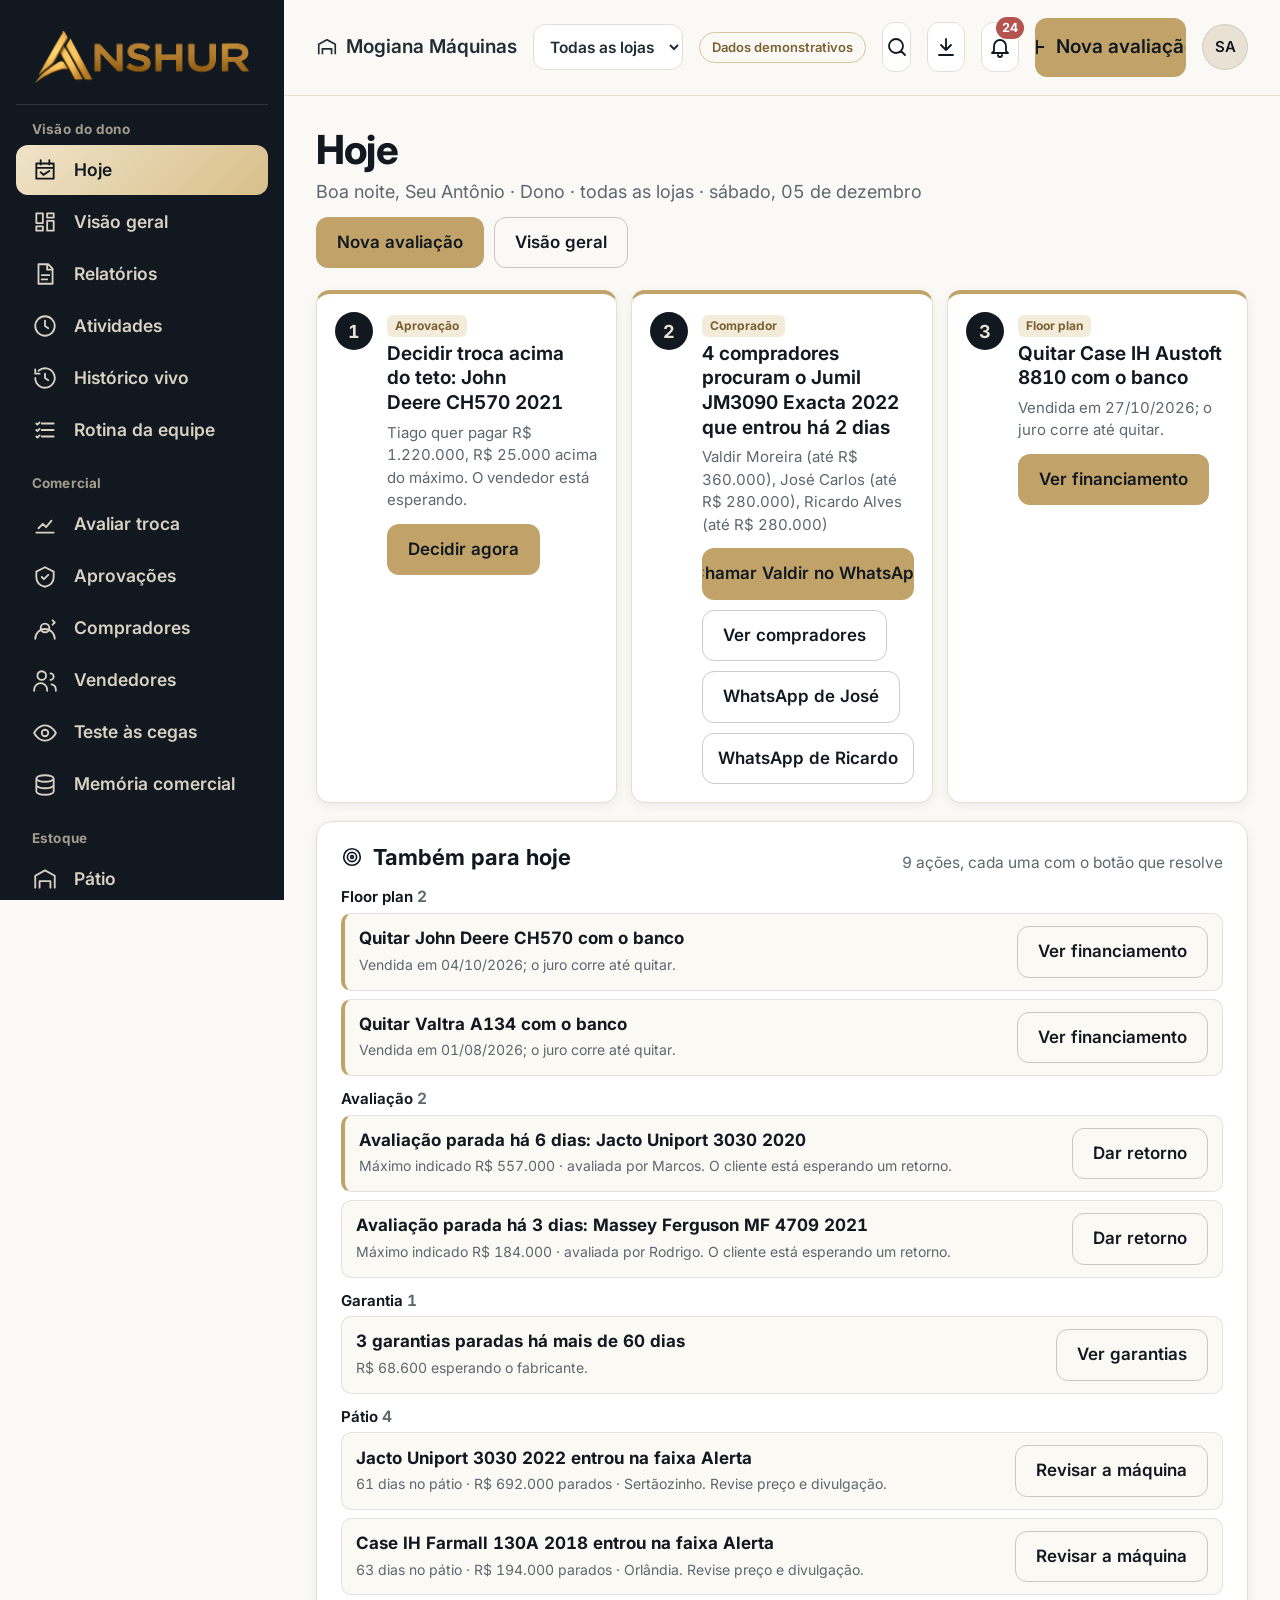
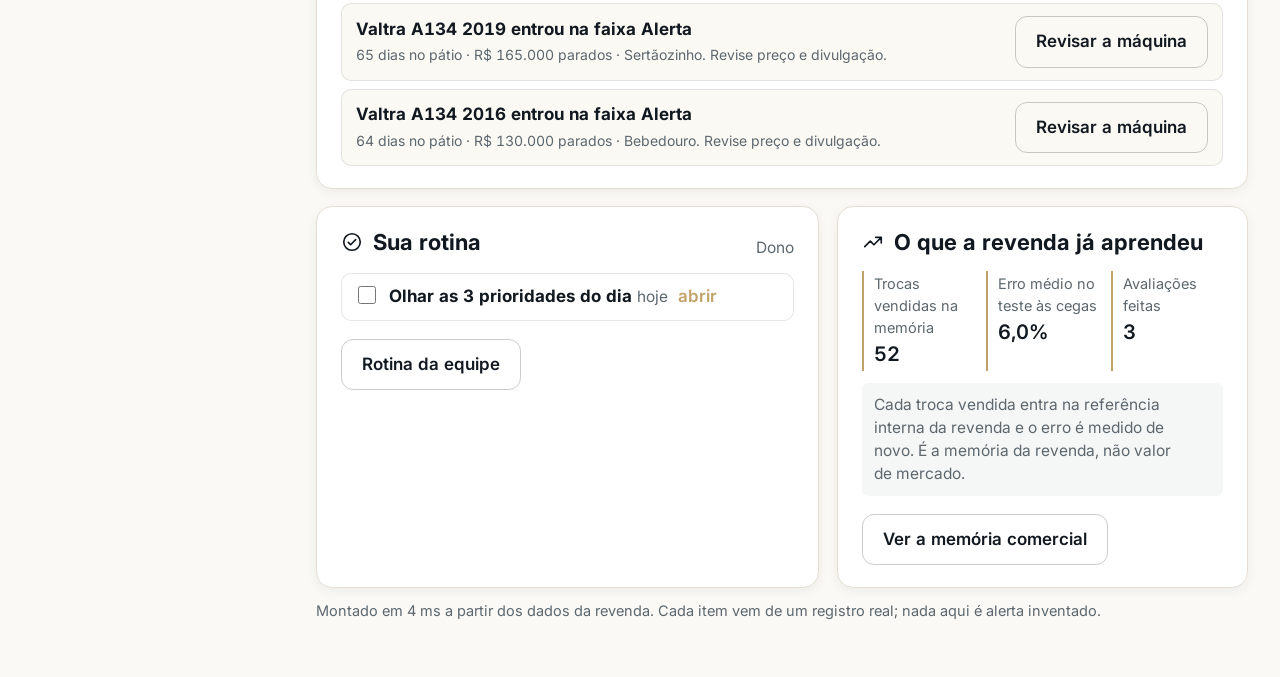
==== commit bbd9093d: "Hoje, rotina, memória comercial, histórico vivo, fotos guiadas com IA de exemplo, IA própria e aviso" ====
--- a/index.html
+++ b/index.html
@@ -13,25 +13,29 @@
 <link rel="preconnect" href="https://fonts.googleapis.com">
 <link rel="preconnect" href="https://fonts.gstatic.com" crossorigin>
 <link href="https://fonts.googleapis.com/css2?family=Inter:wght@400..700&display=swap" rel="stylesheet">
-<link rel="stylesheet" href="estilo.css?v=15">
+<link rel="stylesheet" href="estilo.css?v=17">
 </head>
 <body>
 <a class="pular" href="#tela">Ir para o conteúdo</a>
 <div class="casca">
   <aside class="lateral" aria-label="Navegação principal">
-    <a class="marca" href="#visao" id="marca"></a>
+    <a class="marca" href="#hoje" id="marca"></a>
     <nav class="menu" id="menu">
       <span class="menu-indicador" aria-hidden="true"></span>
       <p class="menu-grupo">Visão do dono</p>
+      <a href="#hoje" data-aba="hoje" data-curto="Hoje"><svg viewBox="0 0 24 24" aria-hidden="true"><path d="M4 6h16v14H4zM4 10h16M8 3v4M16 3v4M8 14l2.5 2.5L16 13"/></svg><span>Hoje</span></a>
       <a href="#visao" data-aba="visao" data-curto="Visão"><svg viewBox="0 0 24 24" aria-hidden="true"><path d="M4 13h6V4H4zM14 20h6V11h-6zM14 4v4h6V4zM4 20h6v-4H4z"/></svg><span>Visão geral</span></a>
       <a href="#relatorio" data-aba="relatorio" data-curto="Relatórios"><svg viewBox="0 0 24 24" aria-hidden="true"><path d="M6 3h9l4 4v14H6zM14 3v5h5M9 13h7M9 17h5"/></svg><span>Relatórios</span></a>
       <a href="#atividades" data-aba="atividades" data-curto="Atividades"><svg viewBox="0 0 24 24" aria-hidden="true"><path d="M12 7v5l3 2M12 3a9 9 0 1 0 0 18 9 9 0 0 0 0-18z"/></svg><span>Atividades</span></a>
+      <a href="#historico" data-aba="historico" data-curto="Histórico"><svg viewBox="0 0 24 24" aria-hidden="true"><path d="M3 12a9 9 0 1 0 3-6.7M3 4v4h4M12 8v4l3 2"/></svg><span>Histórico vivo</span></a>
+      <a href="#rotina" data-aba="rotina" data-curto="Rotina"><svg viewBox="0 0 24 24" aria-hidden="true"><path d="M9 6h11M9 12h11M9 18h11M4 6l1 1 2-2M4 12l1 1 2-2M4 18l1 1 2-2"/></svg><span>Rotina da equipe</span></a>
       <p class="menu-grupo">Comercial</p>
       <a href="#avaliar" data-aba="avaliar" data-curto="Avaliar"><svg viewBox="0 0 24 24" aria-hidden="true"><path d="M4 19h16M6 15l4-4 3 3 5-6"/></svg><span>Avaliar troca</span></a>
       <a href="#aprovacoes" data-aba="aprovacoes" data-curto="Aprovações"><svg viewBox="0 0 24 24" aria-hidden="true"><path d="M9 12l2 2 4-4M12 3l8 4v5c0 5-3.5 8-8 9-4.5-1-8-4-8-9V7z"/></svg><span>Aprovações</span></a>
       <a href="#compradores" data-aba="compradores" data-curto="Compradores"><svg viewBox="0 0 24 24" aria-hidden="true"><path d="M16 11a4 4 0 1 0-8 0 4 4 0 0 0 8 0zM3 21a9 9 0 0 1 18 0M19 4l2 2-2 2"/></svg><span>Compradores</span></a>
       <a href="#vendedores" data-aba="vendedores" data-curto="Vendedores"><svg viewBox="0 0 24 24" aria-hidden="true"><path d="M9 11a4 4 0 1 0 0-8 4 4 0 0 0 0 8zM2 21v-1a6 6 0 0 1 12 0v1M17 11a3 3 0 1 0 0-6M22 21v-1a5 5 0 0 0-4-4.9"/></svg><span>Vendedores</span></a>
       <a href="#teste" data-aba="teste" data-curto="Teste"><svg viewBox="0 0 24 24" aria-hidden="true"><path d="M2 12s3.5-7 10-7 10 7 10 7-3.5 7-10 7S2 12 2 12zM12 9a3 3 0 1 0 0 6 3 3 0 0 0 0-6z"/></svg><span>Teste às cegas</span></a>
+      <a href="#memoria" data-aba="memoria" data-curto="Memória"><svg viewBox="0 0 24 24" aria-hidden="true"><path d="M12 3c-4.4 0-8 1.3-8 3v12c0 1.7 3.6 3 8 3s8-1.3 8-3V6c0-1.7-3.6-3-8-3zM4 12c0 1.7 3.6 3 8 3s8-1.3 8-3M4 6c0 1.7 3.6 3 8 3s8-1.3 8-3"/></svg><span>Memória comercial</span></a>
       <p class="menu-grupo">Estoque</p>
       <a href="#patio" data-aba="patio" data-curto="Pátio"><svg viewBox="0 0 24 24" aria-hidden="true"><path d="M3 20V9l9-5 9 5v11M7 20v-6h10v6"/></svg><span>Pátio</span></a>
       <a href="#passaportes" data-aba="passaportes" data-curto="Passaportes"><svg viewBox="0 0 24 24" aria-hidden="true"><path d="M4 4h6v6H4zM14 4h6v6h-6zM4 14h6v6H4zM14 14h2v2h-2zM18 18h2v2h-2zM14 18h2M18 14h2"/></svg><span>Passaportes</span></a>
@@ -50,7 +54,7 @@
   </aside>
   <div class="principal">
     <header class="cabecalho">
-      <a class="marca marca-movel" href="#visao" id="marca-movel" aria-label="Anshur, visão geral"></a>
+      <a class="marca marca-movel" href="#hoje" id="marca-movel" aria-label="Anshur, hoje"></a>
       <div class="cab-info"><b id="revenda"></b><span id="refdata"></span></div>
       <select class="loja-sel" id="loja-sel" aria-label="Loja"></select>
       <span class="selo-demo">Dados demonstrativos</span>
@@ -71,10 +75,10 @@
 </div>
 <div id="camada"></div>
 <div class="toasts" id="toasts" aria-live="polite"></div>
-<script src="dados.js?v=15"></script>
-<script src="fotos.js?v=15"></script>
+<script src="dados.js?v=17"></script>
+<script src="fotos.js?v=17"></script>
 <!-- nuvem.js: na demonstração carrega o app na hora; no ambiente real, entra na conta e carrega os dados do servidor antes -->
-<script src="nuvem.js?v=15" data-app="comum.js?v=15 importar.js?v=15 motor.js?v=15 graficos.js?v=15 app.js?v=15"></script>
+<script src="nuvem.js?v=17" data-app="comum.js?v=17 importar.js?v=17 motor.js?v=17 retencao.js?v=17 graficos.js?v=17 app.js?v=17"></script>
 <script>if ('serviceWorker' in navigator) { navigator.serviceWorker.register('sw.js', { updateViaCache: 'none' }).then((r) => r.update()).catch(() => {}); let novo = false; navigator.serviceWorker.addEventListener('controllerchange', () => { if (!novo) { novo = true; location.reload(); } }); }</script>
 </body>
 </html>
--- a/estilo.css
+++ b/estilo.css
@@ -616,7 +616,7 @@
 @media (max-width: 959px) {
   .menu { overflow: visible; }
   .menu a, .menu a[data-aba="passaportes"] { display: none; flex: 1 1 0; min-width: 0; }
-  .menu a[data-aba="visao"], .menu a[data-aba="avaliar"], .menu a[data-aba="patio"], .menu a[data-aba="aprovacoes"] { display: flex; }
+  .menu a[data-aba="hoje"], .menu a[data-aba="avaliar"], .menu a[data-aba="patio"], .menu a[data-aba="aprovacoes"] { display: flex; }
   .menu-indicador { display: none; }
   .menu a[aria-current="page"] { color: #fff; box-shadow: inset 0 2px 0 var(--ouro); }
   .menu-mais { display: flex; flex: 1 1 0; flex-direction: column; align-items: center; gap: 3px; padding: 8px 2px 9px; background: none; border: 0; color: #B8B1A3; font: 500 12.5px Inter, sans-serif; cursor: pointer; order: 99; }
@@ -636,3 +636,72 @@
 @keyframes folha-sobe { from { transform: translateY(40%); opacity: 0; } to { transform: none; opacity: 1; } }
 @media (max-width: 560px) { .cabecalho { gap: 8px; } .cabecalho #instalar-btn { display: none; } .marca-movel .logo-img { width: 104px; } .cabecalho .sino { width: 40px; height: 40px; } .cabecalho .cab-nova { min-width: 44px; min-height: 40px; padding: 0 10px; } .cabecalho .avatar { width: 40px; height: 40px; } }
 @media (max-width: 959px) { .cabecalho .marca-movel { margin-right: auto; } }
+/* relatório de margem por marca */
+.relatorio-margem .tabela td, .relatorio-margem .tabela th { white-space: nowrap; }
+.relatorio-margem .tabela td.maq { white-space: normal; min-width: 180px; }
+.relatorio-margem .mg-total td { border-top: 2px solid var(--linha); }
+.relatorio-margem .mg-falta { display: block; font-size: 12px; margin-top: 2px; white-space: normal; }
+@page margem { size: A4 landscape; margin: 12mm; }
+@media print {
+  .abas-modo, .filtros-margem, .sem-impressao, .nv-faixa { display: none !important; }
+  .relatorio-margem { page: margem; }
+  .relatorio-margem .tabela-wrap { overflow: visible !important; }
+  .relatorio-margem .tabela { font-size: 10.5px; }
+  .relatorio-margem .tabela td, .relatorio-margem .tabela th { padding: 4px 6px; }
+  .relatorio-margem tr { break-inside: avoid; }
+  .relatorio-margem h2 { break-after: avoid; }
+}
+/* itens do menu que o perfil não pode abrir ficam escondidos (o display:flex do .menu a anulava o hidden) */
+.menu a[hidden], .menu-grupo[hidden] { display: none !important; }
+@media print { .casca { display: block !important; } .principal { padding: 0 !important; } main { max-width: none !important; } }
+@media print { main:has(.relatorio-margem) > .titulo { display: none !important; } }
+
+/* ---------- V9: Hoje, rotina, memória, histórico, fotos guiadas e IA ---------- */
+.conf.moderada { background: #f0e3c7; color: #7a5a1e; }
+.prioridades { display: grid; gap: 14px; margin-bottom: 18px; }
+@media (min-width: 1100px) { .prioridades { grid-template-columns: repeat(3, 1fr); } }
+.prio { display: grid; grid-template-columns: auto 1fr; gap: 14px; background: #fff; border: 1px solid var(--borda, #E5DFD3); border-radius: 14px; padding: 18px; box-shadow: var(--sombra, none); min-width: 0; }
+.prio > div { min-width: 0; }
+.prio.n1 { border-top: 4px solid var(--ouro); } .prio.n2 { border-top: 4px solid #71877B; } .prio.n3 { border-top: 4px solid #D9D2C3; }
+.prio-n { width: 38px; height: 38px; border-radius: 50%; display: grid; place-items: center; background: var(--obsidiana); color: var(--marfim); font-weight: 700; font-size: 18px; }
+.prio-n .ico { width: 22px; height: 22px; }
+.prio h2 { font-size: 19px; line-height: 1.3; margin: 4px 0 6px; overflow-wrap: anywhere; }
+.prio p { color: var(--cinza); font-size: 15px; margin: 0; }
+.prio .acoes { margin-top: 12px; flex-wrap: wrap; }
+.prio .cat { display: inline-block; font-size: 12px; font-weight: 700; color: var(--ouro-texto); background: #F4ECDA; border-radius: 6px; padding: 2px 8px; }
+.grupo-acao { font-size: 15px; margin: 14px 0 6px; }
+.acoes-dia { list-style: none; margin: 0; padding: 0; display: grid; gap: 8px; }
+.acoes-dia li { display: grid; grid-template-columns: 1fr; gap: 8px; align-items: center; padding: 12px 14px; border-radius: 10px; background: #FBF9F4; border: 1px solid var(--linha); }
+@media (min-width: 720px) { .acoes-dia li { grid-template-columns: 1fr auto; } }
+.acoes-dia li b { display: block; } .acoes-dia li span { color: var(--cinza); font-size: 14px; }
+.acoes-dia li.n1 { border-left: 4px solid var(--ouro); }
+.rotina { list-style: none; margin: 8px 0 0; padding: 0; display: grid; gap: 10px; }
+.rotina li { display: flex; flex-wrap: wrap; gap: 6px 10px; align-items: center; padding: 10px 12px; border-radius: 10px; border: 1px solid var(--linha); background: #fff; }
+.rotina li.ok { background: #F1F5F2; }
+.rotina .pilula { background: #F4ECDA; color: var(--ouro-texto); font-weight: 700; font-size: 12.5px; padding: 1px 8px; border-radius: 999px; }
+.fotos.fotos-guiadas { grid-template-columns: repeat(2, 1fr); margin-top: 12px; }
+@media (min-width: 640px) { .fotos.fotos-guiadas { grid-template-columns: repeat(4, 1fr); } }
+@media (min-width: 1100px) { .fotos.fotos-guiadas { grid-template-columns: repeat(5, 1fr); } }
+.fotos-guiadas .foto { aspect-ratio: 4 / 3; display: flex; flex-direction: column; justify-content: flex-end; align-items: stretch; text-align: left; padding: 0; }
+.fotos-guiadas .foto-nome { font-weight: 700; color: var(--creme); font-size: 13.5px; padding: 6px 8px 0; }
+.fotos-guiadas .foto-dica { font-size: 12px; color: var(--cinza); padding: 0 8px 8px; line-height: 1.3; }
+.fotos-guiadas .foto.tem .foto-nome { color: #fff; background: linear-gradient(transparent, rgba(17, 24, 32, .75)); padding: 18px 8px 8px; }
+.fotos-guiadas .foto.tem .foto-dica { display: none; }
+.ia-caixa { margin-top: 16px; padding: 14px; border-radius: 12px; background: #FBF7EE; border: 1px solid #EADFC6; }
+.ia-caixa h3 { font-size: 16px; margin: 0 0 4px; }
+.ia-caixa .acoes { margin-top: 10px; align-items: center; }
+.ia-linha { margin: 6px 0 0; font-size: 13.5px; }
+.ia-linha.ia-nada { color: var(--cinza); font-style: italic; }
+.ia-linha.ia-feita { color: var(--verde-claro); }
+.ia-linha.ia-pendente { display: grid; gap: 6px; padding: 8px 10px; border-radius: 8px; background: #FBF7EE; border: 1px dashed var(--ouro); }
+.ia-bts { display: flex; flex-wrap: wrap; gap: 6px; }
+.ia-bts .btn { min-height: 36px; padding: 6px 12px; font-size: 13.5px; }
+.ia-avarias { margin-top: 14px; display: grid; gap: 4px; }
+.ia-avarias .ia-linha { display: grid; gap: 6px; }
+@media (min-width: 720px) { .ia-avarias .ia-linha { grid-template-columns: 1fr auto; align-items: center; } }
+.filtros-hist { display: grid; grid-template-columns: repeat(2, 1fr); gap: 10px; margin-bottom: 14px; }
+@media (min-width: 960px) { .filtros-hist { grid-template-columns: repeat(6, 1fr); } }
+.linha-tempo.hv li.ev-venda::before { background: #3E6B57; } .linha-tempo.hv li.ev-aprovacao::before { background: #B5534F; }
+.linha-tempo.hv li.ev-avaliacao::before { background: #71877B; } .linha-tempo.hv li.ev-negociacao::before { background: #202D35; } .linha-tempo.hv li.ev-decisao::before { background: #E2D6BF; }
+.previa-email { margin-top: 12px; padding: 16px; border: 1px solid var(--linha); border-radius: 10px; background: #fff; max-height: 60vh; overflow: auto; }
+@media print { .prioridades .acoes, .acoes-dia .btn { display: none; } }
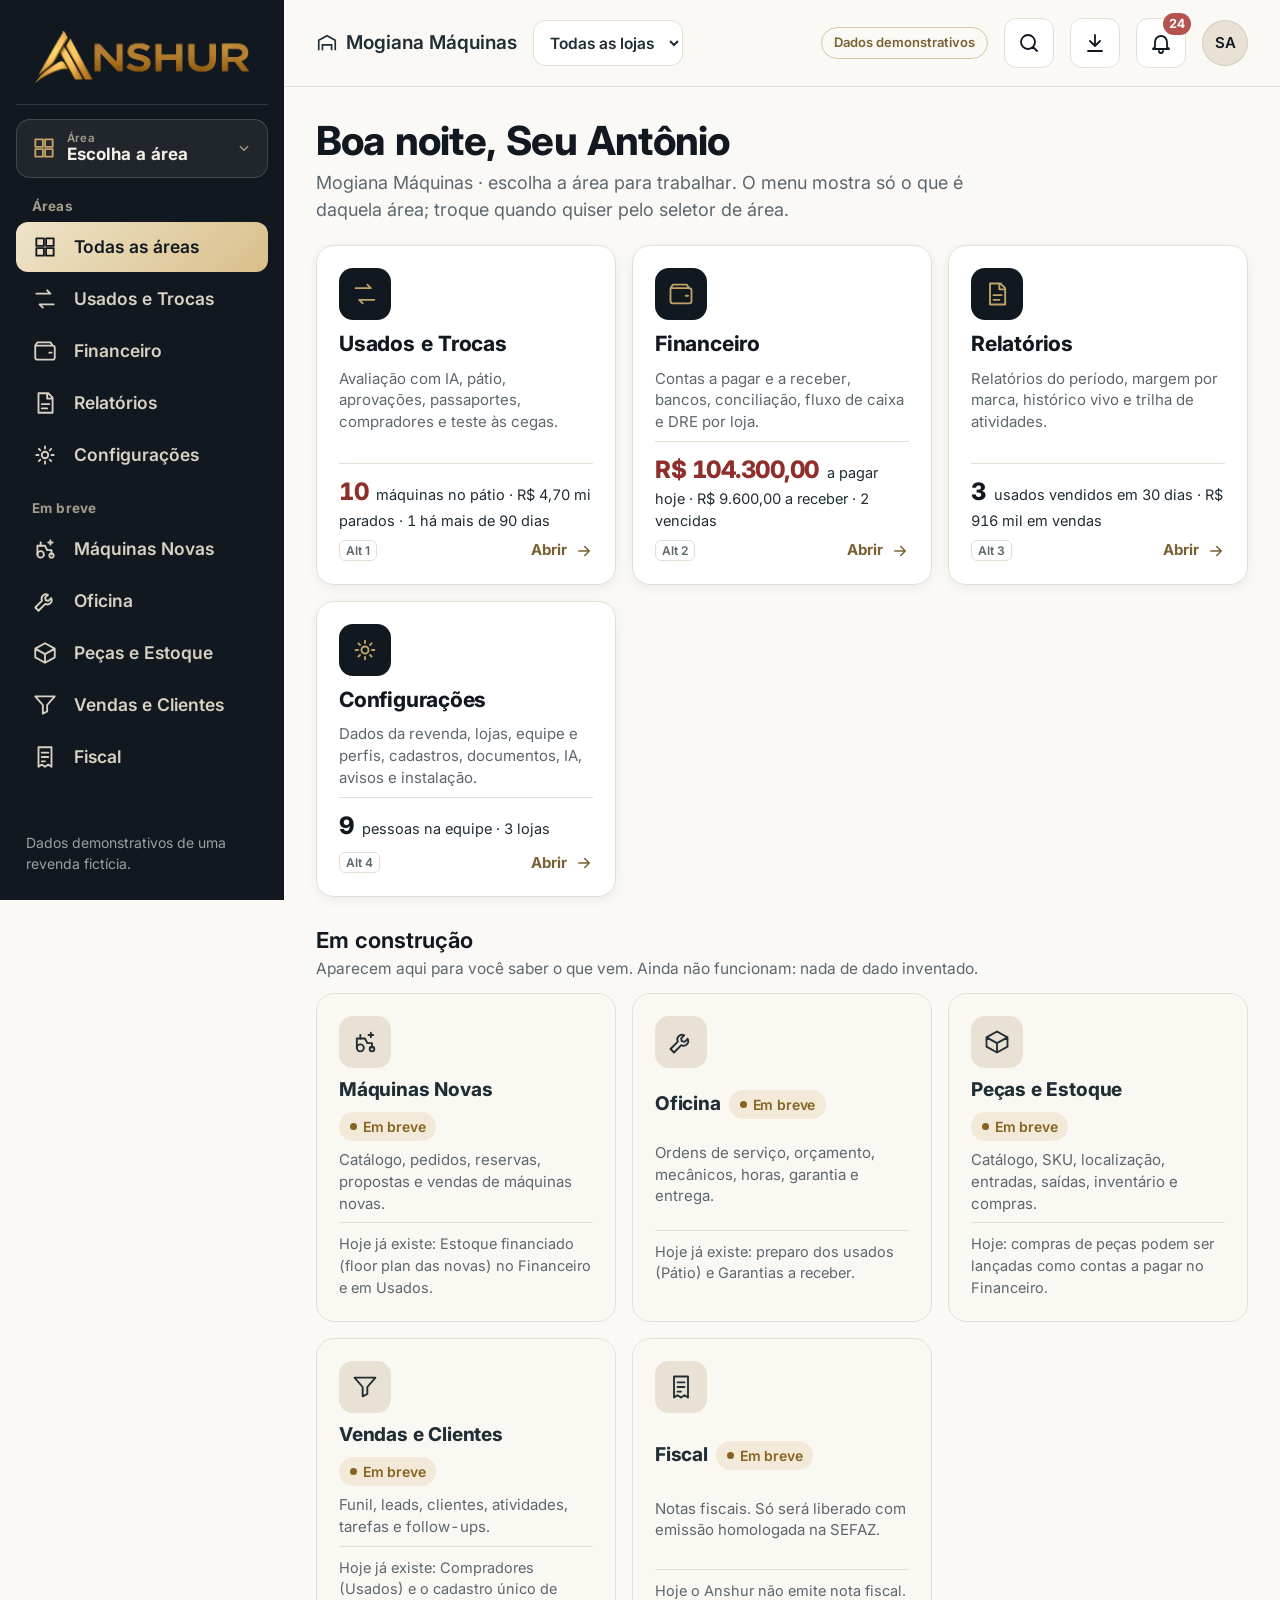
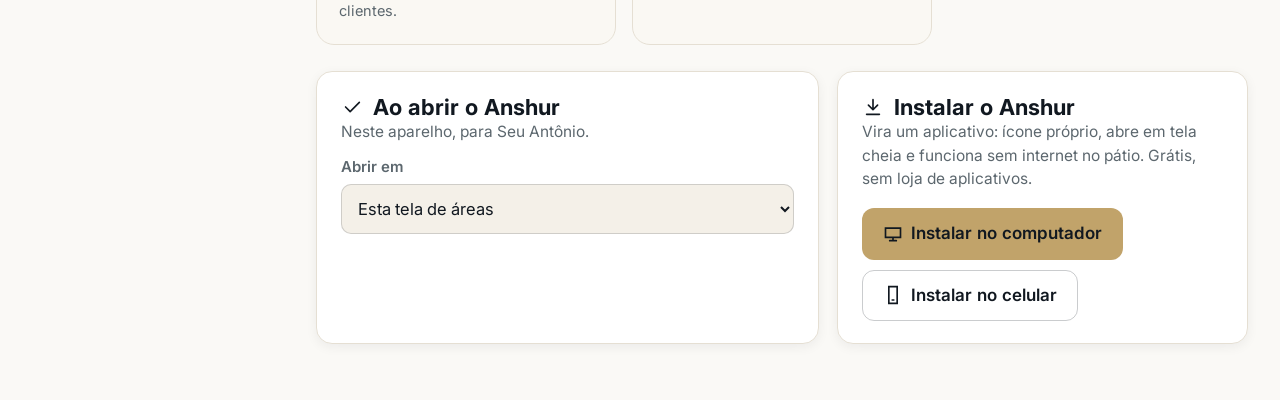
==== commit 8173cb7d: "Anshur v18: tela de entrada por área, instalação real e Financeiro completo (dados fictícios) Co-Aut" ====
--- a/index.html
+++ b/index.html
@@ -3,63 +3,43 @@
 <head>
 <meta charset="utf-8">
 <meta name="viewport" content="width=device-width, initial-scale=1, viewport-fit=cover">
-<title>Anshur · inteligência de margem para revendas</title>
-<meta name="description" content="Anshur: valor máximo na troca do usado, capital parado no pátio e histórico de margem para revendas de máquinas agrícolas. Demonstração com dados fictícios.">
+<title>Anshur · gestão da revenda de máquinas agrícolas</title>
+<meta name="description" content="Anshur: o sistema da revenda de máquinas agrícolas. Usados e trocas com IA, financeiro completo, relatórios e mais. Demonstração com dados fictícios.">
 <meta name="theme-color" content="#F4F0E8">
 <meta property="og:title" content="Anshur · inteligência de margem para revendas de máquinas agrícolas">
 <meta property="og:description" content="Proteja sua margem na troca. Recupere seu capital no pátio.">
 <link rel="icon" href="icone-192.png" type="image/png">
 <link rel="manifest" href="manifest.webmanifest">
+<link rel="apple-touch-icon" href="icone-180.png">
+<meta name="mobile-web-app-capable" content="yes">
+<meta name="apple-mobile-web-app-capable" content="yes">
+<meta name="apple-mobile-web-app-title" content="Anshur">
+<meta name="apple-mobile-web-app-status-bar-style" content="default">
 <link rel="preconnect" href="https://fonts.googleapis.com">
 <link rel="preconnect" href="https://fonts.gstatic.com" crossorigin>
 <link href="https://fonts.googleapis.com/css2?family=Inter:wght@400..700&display=swap" rel="stylesheet">
-<link rel="stylesheet" href="estilo.css?v=17">
+<link rel="stylesheet" href="estilo.css?v=18">
 </head>
 <body>
 <a class="pular" href="#tela">Ir para o conteúdo</a>
 <div class="casca">
   <aside class="lateral" aria-label="Navegação principal">
-    <a class="marca" href="#hoje" id="marca"></a>
-    <nav class="menu" id="menu">
+    <a class="marca" href="#inicio" id="marca" aria-label="Anshur, todas as áreas"></a>
+    <button class="area-troca area-troca-lateral" id="area-troca" type="button" aria-haspopup="menu" aria-expanded="false">Áreas</button>
+    <nav class="menu" id="menu" aria-label="Menu da área">
       <span class="menu-indicador" aria-hidden="true"></span>
-      <p class="menu-grupo">Visão do dono</p>
-      <a href="#hoje" data-aba="hoje" data-curto="Hoje"><svg viewBox="0 0 24 24" aria-hidden="true"><path d="M4 6h16v14H4zM4 10h16M8 3v4M16 3v4M8 14l2.5 2.5L16 13"/></svg><span>Hoje</span></a>
-      <a href="#visao" data-aba="visao" data-curto="Visão"><svg viewBox="0 0 24 24" aria-hidden="true"><path d="M4 13h6V4H4zM14 20h6V11h-6zM14 4v4h6V4zM4 20h6v-4H4z"/></svg><span>Visão geral</span></a>
-      <a href="#relatorio" data-aba="relatorio" data-curto="Relatórios"><svg viewBox="0 0 24 24" aria-hidden="true"><path d="M6 3h9l4 4v14H6zM14 3v5h5M9 13h7M9 17h5"/></svg><span>Relatórios</span></a>
-      <a href="#atividades" data-aba="atividades" data-curto="Atividades"><svg viewBox="0 0 24 24" aria-hidden="true"><path d="M12 7v5l3 2M12 3a9 9 0 1 0 0 18 9 9 0 0 0 0-18z"/></svg><span>Atividades</span></a>
-      <a href="#historico" data-aba="historico" data-curto="Histórico"><svg viewBox="0 0 24 24" aria-hidden="true"><path d="M3 12a9 9 0 1 0 3-6.7M3 4v4h4M12 8v4l3 2"/></svg><span>Histórico vivo</span></a>
-      <a href="#rotina" data-aba="rotina" data-curto="Rotina"><svg viewBox="0 0 24 24" aria-hidden="true"><path d="M9 6h11M9 12h11M9 18h11M4 6l1 1 2-2M4 12l1 1 2-2M4 18l1 1 2-2"/></svg><span>Rotina da equipe</span></a>
-      <p class="menu-grupo">Comercial</p>
-      <a href="#avaliar" data-aba="avaliar" data-curto="Avaliar"><svg viewBox="0 0 24 24" aria-hidden="true"><path d="M4 19h16M6 15l4-4 3 3 5-6"/></svg><span>Avaliar troca</span></a>
-      <a href="#aprovacoes" data-aba="aprovacoes" data-curto="Aprovações"><svg viewBox="0 0 24 24" aria-hidden="true"><path d="M9 12l2 2 4-4M12 3l8 4v5c0 5-3.5 8-8 9-4.5-1-8-4-8-9V7z"/></svg><span>Aprovações</span></a>
-      <a href="#compradores" data-aba="compradores" data-curto="Compradores"><svg viewBox="0 0 24 24" aria-hidden="true"><path d="M16 11a4 4 0 1 0-8 0 4 4 0 0 0 8 0zM3 21a9 9 0 0 1 18 0M19 4l2 2-2 2"/></svg><span>Compradores</span></a>
-      <a href="#vendedores" data-aba="vendedores" data-curto="Vendedores"><svg viewBox="0 0 24 24" aria-hidden="true"><path d="M9 11a4 4 0 1 0 0-8 4 4 0 0 0 0 8zM2 21v-1a6 6 0 0 1 12 0v1M17 11a3 3 0 1 0 0-6M22 21v-1a5 5 0 0 0-4-4.9"/></svg><span>Vendedores</span></a>
-      <a href="#teste" data-aba="teste" data-curto="Teste"><svg viewBox="0 0 24 24" aria-hidden="true"><path d="M2 12s3.5-7 10-7 10 7 10 7-3.5 7-10 7S2 12 2 12zM12 9a3 3 0 1 0 0 6 3 3 0 0 0 0-6z"/></svg><span>Teste às cegas</span></a>
-      <a href="#memoria" data-aba="memoria" data-curto="Memória"><svg viewBox="0 0 24 24" aria-hidden="true"><path d="M12 3c-4.4 0-8 1.3-8 3v12c0 1.7 3.6 3 8 3s8-1.3 8-3V6c0-1.7-3.6-3-8-3zM4 12c0 1.7 3.6 3 8 3s8-1.3 8-3M4 6c0 1.7 3.6 3 8 3s8-1.3 8-3"/></svg><span>Memória comercial</span></a>
-      <p class="menu-grupo">Estoque</p>
-      <a href="#patio" data-aba="patio" data-curto="Pátio"><svg viewBox="0 0 24 24" aria-hidden="true"><path d="M3 20V9l9-5 9 5v11M7 20v-6h10v6"/></svg><span>Pátio</span></a>
-      <a href="#passaportes" data-aba="passaportes" data-curto="Passaportes"><svg viewBox="0 0 24 24" aria-hidden="true"><path d="M4 4h6v6H4zM14 4h6v6h-6zM4 14h6v6H4zM14 14h2v2h-2zM18 18h2v2h-2zM14 18h2M18 14h2"/></svg><span>Passaportes</span></a>
-      <a href="#mercado" data-aba="mercado" data-curto="Mercado"><svg viewBox="0 0 24 24" aria-hidden="true"><path d="M3 17l5-5 4 3 8-8M16 7h4v4"/></svg><span>Monitor de mercado</span></a>
-      <p class="menu-grupo">Financeiro</p>
-      <a href="#trocas" data-aba="trocas" data-curto="Trocas"><svg viewBox="0 0 24 24" aria-hidden="true"><path d="M4 7h13l-3-3M20 17H7l3 3"/></svg><span>Inteligência de trocas</span></a>
-      <a href="#garantias" data-aba="garantias" data-curto="Garantias"><svg viewBox="0 0 24 24" aria-hidden="true"><path d="M12 3l8 3v6c0 5-3.5 8-8 9-4.5-1-8-4-8-9V6zM8.5 12l2.5 2.5 4.5-5"/></svg><span>Garantias a receber</span></a>
-      <a href="#financiamento" data-aba="financiamento" data-curto="Financiado"><svg viewBox="0 0 24 24" aria-hidden="true"><path d="M3 10l9-6 9 6M5 10v9M19 10v9M9 10v9M15 10v9M3 21h18"/></svg><span>Estoque financiado</span></a>
-      <p class="menu-grupo">Sistema</p>
-      <a href="#documentos" data-aba="documentos" data-curto="Documentos"><svg viewBox="0 0 24 24" aria-hidden="true"><path d="M4 7h6l2 2h8v10H4zM12 12v5M9.5 14.5 12 12l2.5 2.5"/></svg><span>Documentos</span></a>
-      <a href="#usuarios" data-aba="usuarios" data-curto="Usuários"><svg viewBox="0 0 24 24" aria-hidden="true"><path d="M12 12a4 4 0 1 0 0-8 4 4 0 0 0 0 8zM4 21v-1a8 8 0 0 1 16 0v1"/></svg><span>Usuários</span></a>
-      <a href="#perfil" data-aba="perfil" data-curto="Perfil"><svg viewBox="0 0 24 24" aria-hidden="true"><path d="M12 12a4 4 0 1 0 0-8 4 4 0 0 0 0 8zM5 21a7 7 0 0 1 14 0"/><path d="M19 4h3M20.5 2.5v3"/></svg><span>Meu perfil</span></a>
-      <a href="#config" data-aba="config" data-curto="Ajustes"><svg viewBox="0 0 24 24" aria-hidden="true"><path d="M12 15a3 3 0 1 0 0-6 3 3 0 0 0 0 6zM4 12h2M18 12h2M12 4v2M12 18v2M6.3 6.3l1.4 1.4M16.3 16.3l1.4 1.4M6.3 17.7l1.4-1.4M16.3 7.7l1.4-1.4"/></svg><span>Configurações</span></a>
     </nav>
     <p class="lateral-rodape">Dados demonstrativos de uma revenda fictícia.</p>
   </aside>
   <div class="principal">
     <header class="cabecalho">
-      <a class="marca marca-movel" href="#hoje" id="marca-movel" aria-label="Anshur, hoje"></a>
+      <a class="marca marca-movel" href="#inicio" id="marca-movel" aria-label="Anshur, todas as áreas"></a>
+      <button class="area-troca area-troca-cab" type="button" aria-haspopup="menu" aria-expanded="false">Áreas</button>
       <div class="cab-info"><b id="revenda"></b><span id="refdata"></span></div>
       <select class="loja-sel" id="loja-sel" aria-label="Loja"></select>
       <span class="selo-demo">Dados demonstrativos</span>
       <button class="sino busca-btn" type="button" id="busca-btn" aria-label="Buscar (Ctrl+K)"><svg class="ico" viewBox="0 0 24 24" aria-hidden="true"><path d="M11 18a7 7 0 1 0 0-14 7 7 0 0 0 0 14zM20 20l-4-4"/></svg><span class="kbd">Ctrl K</span></button>
-      <button class="sino" type="button" id="instalar-btn" aria-label="Instalar o app"><svg class="ico" viewBox="0 0 24 24" aria-hidden="true"><path d="M12 4v11M7 10l5 5 5-5M5 20h14"/></svg></button>
+      <button class="sino" type="button" id="instalar-btn" aria-label="Instalar o app" title="Instalar o Anshur"><svg class="ico" viewBox="0 0 24 24" aria-hidden="true"><path d="M12 4v11M7 10l5 5 5-5M5 20h14"/></svg></button>
       <button class="sino" type="button" id="sino" aria-label="Alertas"><svg class="ico" viewBox="0 0 24 24" aria-hidden="true"><path d="M6 16V11a6 6 0 0 1 12 0v5l2 2H4zM10 20a2 2 0 0 0 4 0"/></svg><b id="sino-n" hidden></b></button>
       <a class="btn btn-ouro cab-nova" href="#avaliar"><svg viewBox="0 0 24 24" aria-hidden="true"><path d="M12 5v14M5 12h14"/></svg><span>Nova avaliação</span></a>
       <div class="perfil">
@@ -75,10 +55,12 @@
 </div>
 <div id="camada"></div>
 <div class="toasts" id="toasts" aria-live="polite"></div>
-<script src="dados.js?v=17"></script>
-<script src="fotos.js?v=17"></script>
+<script src="instalar.js?v=18"></script>
+<script src="areas.js?v=18"></script>
+<script src="dados.js?v=18"></script>
+<script src="fotos.js?v=18"></script>
 <!-- nuvem.js: na demonstração carrega o app na hora; no ambiente real, entra na conta e carrega os dados do servidor antes -->
-<script src="nuvem.js?v=17" data-app="comum.js?v=17 importar.js?v=17 motor.js?v=17 retencao.js?v=17 graficos.js?v=17 app.js?v=17"></script>
+<script src="nuvem.js?v=18" data-app="comum.js?v=18 importar.js?v=18 motor.js?v=18 retencao.js?v=18 graficos.js?v=18 areas/nucleo.js?v=18 areas/novas.js?v=18 areas/financeiro-regras.js?v=18 areas/financeiro.js?v=18 areas/oficina.js?v=18 areas/pecas.js?v=18 areas/crm.js?v=18 areas/fiscal.js?v=18 app.js?v=18"></script>
 <script>if ('serviceWorker' in navigator) { navigator.serviceWorker.register('sw.js', { updateViaCache: 'none' }).then((r) => r.update()).catch(() => {}); let novo = false; navigator.serviceWorker.addEventListener('controllerchange', () => { if (!novo) { novo = true; location.reload(); } }); }</script>
 </body>
 </html>
--- a/estilo.css
+++ b/estilo.css
@@ -705,3 +705,119 @@
 .linha-tempo.hv li.ev-avaliacao::before { background: #71877B; } .linha-tempo.hv li.ev-negociacao::before { background: #202D35; } .linha-tempo.hv li.ev-decisao::before { background: #E2D6BF; }
 .previa-email { margin-top: 12px; padding: 16px; border: 1px solid var(--linha); border-radius: 10px; background: #fff; max-height: 60vh; overflow: auto; }
 @media print { .prioridades .acoes, .acoes-dia .btn { display: none; } }
+
+/* ===================== v10: áreas (tela de entrada, troca de área), instalação e Financeiro ===================== */
+.area-troca { display: inline-flex; align-items: center; gap: 10px; border: 1px solid var(--borda); background: #fff; color: var(--obsidiana); border-radius: 12px; padding: 6px 10px; min-height: 46px; cursor: pointer; font: inherit; text-align: left; transition: border-color var(--t); max-width: 100%; }
+.area-troca:hover, .area-troca[aria-expanded="true"] { border-color: var(--ouro); }
+.area-troca svg { width: 22px; height: 22px; fill: none; stroke: currentColor; stroke-width: 1.7; stroke-linecap: round; stroke-linejoin: round; flex: none; }
+.area-troca span { display: grid; line-height: 1.15; min-width: 0; }
+.area-troca small { font-size: 11.5px; color: var(--cinza); font-weight: 600; letter-spacing: .02em; }
+.area-troca b { font-size: 15px; font-weight: 700; white-space: nowrap; overflow: hidden; text-overflow: ellipsis; }
+.area-troca .seta { width: 18px; height: 18px; color: var(--cinza); margin-left: auto; }
+.area-troca-lateral { display: none; }
+@media (max-width: 959px) { .area-troca-cab small { display: none; } .area-troca-cab { min-height: 40px; padding: 4px 8px; gap: 6px; } .area-troca-cab b { font-size: 13.5px; max-width: 34vw; } .area-troca-cab > svg:first-child { width: 18px; height: 18px; } }
+@media (min-width: 960px) {
+  .area-troca-cab { display: none; }
+  .area-troca-lateral { display: flex; width: 100%; margin: 0 0 18px; padding: 12px 14px; background: rgba(233, 226, 212, .07); border-color: rgba(233, 226, 212, .18); color: #F4F0E8; border-radius: 14px; }
+  .area-troca-lateral:hover, .area-troca-lateral[aria-expanded="true"] { border-color: var(--ouro); background: rgba(233, 226, 212, .1); }
+  .area-troca-lateral small { color: #A39C8D; } .area-troca-lateral b { font-size: 17px; } .area-troca-lateral .seta { color: #A39C8D; }
+  .area-troca-lateral > svg:first-child { width: 26px; height: 26px; color: var(--ouro); }
+  .lateral { overflow-y: auto; }
+}
+.area-pop { position: fixed; z-index: 45; background: #fff; border: 1px solid var(--borda); border-radius: 14px; padding: 6px; box-shadow: 0 24px 48px -16px rgba(17, 24, 32, .35); display: grid; gap: 2px; max-height: calc(100dvh - 90px); overflow-y: auto; }
+.area-pop a { display: grid; grid-template-columns: 28px 1fr; gap: 10px; align-items: center; padding: 9px 10px; border-radius: 10px; text-decoration: none; color: var(--obsidiana); }
+.area-pop a:hover, .area-pop a:focus-visible { background: var(--marinho-3); outline: none; }
+.area-pop a.atual { background: #F4ECDA; box-shadow: inset 3px 0 0 var(--ouro); }
+.area-pop a.breve { color: var(--cinza); }
+.area-pop svg { width: 24px; height: 24px; fill: none; stroke: currentColor; stroke-width: 1.7; stroke-linecap: round; stroke-linejoin: round; color: var(--ouro-texto); }
+.area-pop span { display: grid; line-height: 1.25; } .area-pop b { font-size: 15.5px; } .area-pop small { color: var(--cinza); font-size: 13px; }
+/* menu: atalhos do celular são os 4 primeiros da área (ou os escolhidos pela área) */
+@media (max-width: 959px) { .menu a.atalho { display: flex; } }
+
+/* tela de entrada */
+.inicio-titulo h1 { font-size: clamp(30px, 4.4vw, 40px); }
+.areas-grade { display: grid; grid-template-columns: repeat(auto-fill, minmax(min(100%, 300px), 1fr)); gap: 16px; }
+.area-cartao { position: relative; display: grid; grid-template-rows: auto auto 1fr auto auto; gap: 8px; padding: 22px; min-height: 230px; border-radius: 18px; background: #fff; border: 1px solid var(--borda); box-shadow: var(--sombra); text-decoration: none; color: inherit; text-align: left; font: inherit; cursor: pointer; transition: border-color var(--t), box-shadow var(--t), transform 160ms ease; }
+.area-cartao:hover { border-color: var(--ouro); box-shadow: 0 14px 30px -18px rgba(17, 24, 32, .35); transform: translateY(-2px); }
+.area-cartao:active { transform: translateY(0); }
+.area-cartao.ultima { border-color: rgba(193, 163, 106, .7); background: linear-gradient(180deg, #FFFDF8, #fff); }
+.area-ico { width: 52px; height: 52px; border-radius: 14px; display: grid; place-items: center; background: var(--obsidiana); color: var(--ouro); flex: none; }
+.area-ico svg { width: 28px; height: 28px; fill: none; stroke: currentColor; stroke-width: 1.6; stroke-linecap: round; stroke-linejoin: round; }
+.area-nome { display: flex; align-items: center; flex-wrap: wrap; gap: 8px; font-size: 21px; font-weight: 750; letter-spacing: -.01em; color: var(--obsidiana); }
+.area-desc { color: var(--cinza); font-size: 15px; line-height: 1.45; }
+.area-num { font-size: 14.5px; color: var(--grafite); border-top: 1px solid var(--borda); padding-top: 10px; min-height: 22px; }
+.area-num b { font-size: 24px; font-weight: 800; color: var(--obsidiana); margin-right: 4px; letter-spacing: -.02em; }
+.area-num.alerta b { color: #8E2F2B; }
+.area-ir { display: flex; align-items: center; justify-content: flex-end; gap: 8px; font-weight: 700; color: var(--ouro-texto); font-size: 15px; }
+.area-ir svg { width: 18px; height: 18px; fill: none; stroke: currentColor; stroke-width: 2; stroke-linecap: round; stroke-linejoin: round; transition: transform var(--t); }
+.area-cartao:hover .area-ir svg { transform: translateX(3px); }
+.area-ir kbd { margin-right: auto; font: 600 12px Inter, sans-serif; color: var(--cinza); border: 1px solid var(--borda); border-radius: 6px; padding: 2px 6px; }
+@media (hover: none) { .area-ir kbd { display: none; } }
+.areas-grade.breves .area-cartao { background: #FAF8F3; box-shadow: none; min-height: 0; grid-template-rows: auto auto auto auto; }
+.areas-grade.breves .area-ico { background: #E9E2D4; color: var(--grafite); }
+.areas-grade.breves .area-nome { color: var(--grafite); font-size: 19px; }
+.areas-grade.breves .area-num { color: var(--cinza); }
+.areas-sub { font-size: 22px; margin: 30px 0 4px; }
+.inicio-rodape { margin-top: 26px; }
+.instalar-bloco .acoes { flex-wrap: wrap; }
+.instalar-bloco .btn svg { width: 20px; height: 20px; }
+.instala-modal { width: min(560px, calc(100vw - 32px)); }
+.instala-topo { display: flex; gap: 14px; align-items: center; padding-right: 40px; }
+.instala-topo img { border-radius: 14px; flex: none; }
+.passos-instalar { margin: 14px 0; padding-left: 22px; display: grid; gap: 10px; font-size: 16.5px; }
+.qr-instalar { width: 190px; height: 190px; margin: 16px auto 4px; padding: 10px; background: #fff; border: 1px solid var(--borda); border-radius: 12px; }
+.qr-instalar svg { width: 100%; height: 100%; display: block; }
+#instalar-btn[hidden], #m-instalar[hidden], .cab-nova[hidden] { display: none !important; }
+
+/* Financeiro */
+.fin-acoes { display: flex; flex-wrap: wrap; gap: 10px; }
+.fin-acoes .btn .ico, .fin-acoes .btn svg { width: 20px; height: 20px; }
+.fin-comecar { border-color: rgba(193, 163, 106, .6); background: #FFFCF5; margin-bottom: 18px; }
+.fin-comecar h2 { font-size: 21px; display: flex; gap: 10px; align-items: center; }
+.kpis a.kpi { text-decoration: none; color: inherit; transition: border-color var(--t); }
+.kpis a.kpi:hover { border-color: var(--ouro); }
+@media (min-width: 1100px) { .kpis.fin-kpis3 { grid-template-columns: repeat(3, minmax(0, 1fr)); } }
+.fin-saldos { list-style: none; margin: 4px 0 0; padding: 0; display: grid; gap: 8px; }
+.fin-saldos li { display: flex; justify-content: space-between; align-items: center; gap: 12px; padding: 12px 14px; border: 1px solid var(--borda); border-radius: 12px; background: #FDFBF6; }
+.fin-saldos li span { display: grid; }
+.fin-saldos li span span { color: var(--cinza); font-size: 14px; }
+.fin-saldos li > b { font-size: 19px; white-space: nowrap; }
+.fin-tab td { vertical-align: middle; }
+.fin-tab tr.clicavel { cursor: pointer; }
+.fin-tab tr.clicavel:hover td { background: #FBF7EE; }
+.fin-tab tr.clicavel:focus-visible { outline: 2px solid var(--ouro); outline-offset: -2px; }
+.fin-sub { display: block; color: var(--cinza); font-size: 13.5px; margin-top: 2px; }
+.btn.btn-p { min-height: 38px; padding: 6px 14px; font-size: 15px; border-radius: 10px; }
+.sit { display: inline-flex; align-items: center; font-size: 13.5px; font-weight: 700; padding: 4px 10px; border-radius: 8px; white-space: nowrap; }
+.sit-aberto { background: #EEF0EC; color: var(--grafite); }
+.sit-hoje { background: #F3EBD9; color: #7A5A1E; }
+.sit-vencido { background: #F5DAD6; color: #8E2F2B; }
+.sit-pago { background: #E3ECE6; color: #2F5745; }
+.sit-cancelado { background: #ECEAE6; color: var(--cinza); text-decoration: line-through; }
+.fin-filtros { display: grid; gap: 12px; margin-bottom: 14px; }
+.fin-filtros .abas-modo { margin: 0; flex-wrap: wrap; justify-self: start; }
+.fin-campos { grid-template-columns: repeat(auto-fit, minmax(170px, 1fr)); }
+.fin-rodape { display: flex; justify-content: space-between; align-items: center; flex-wrap: wrap; gap: 10px; margin-top: 12px; color: var(--grafite); }
+.fin-valor { font-size: 34px; font-weight: 800; letter-spacing: -.02em; margin: 0 0 10px; }
+.fin-cartoes { display: grid; grid-template-columns: repeat(auto-fill, minmax(min(100%, 240px), 1fr)); gap: 12px; }
+.fin-conta { display: grid; gap: 4px; text-align: left; padding: 16px; border-radius: 14px; border: 1px solid var(--borda); background: #fff; cursor: pointer; font: inherit; color: inherit; transition: border-color var(--t); }
+.fin-conta:hover { border-color: var(--ouro); }
+.fin-conta.sel { border-color: var(--ouro); box-shadow: inset 0 0 0 1px var(--ouro); background: #FFFCF5; }
+.fin-conta span { color: var(--cinza); font-size: 13.5px; }
+.fin-conta b { font-size: 16.5px; }
+.fin-conta strong { font-size: 24px; font-weight: 800; letter-spacing: -.02em; }
+.fin-sug { display: flex; align-items: center; justify-content: space-between; gap: 10px; padding: 4px 0; }
+.fin-sug + .fin-sug { border-top: 1px dashed var(--borda); }
+.fin-sug span { display: grid; }
+.fin-sug small { color: var(--cinza); font-size: 13px; }
+.tabela.dre td { padding: 9px 12px; }
+.dre .dre-grupo td { font-weight: 650; background: #FBF8F1; }
+.dre .dre-item { padding-left: 18px; display: inline-block; color: var(--grafite); }
+.dre .dre-total td { border-top: 2px solid var(--linha); font-size: 1.04em; }
+.dre .dre-final td { background: #F4ECDA; font-size: 1.1em; }
+.modal.larga-modal { width: min(760px, calc(100vw - 24px)); }
+@media (max-width: 600px) { .fin-acoes .btn { min-height: 44px; padding: 8px 14px; font-size: 15.5px; } }
+@media print { .fin-acoes, .area-troca, .area-pop { display: none !important; } }
+.menu svg, .area-troca svg { flex: none; }
+.fin-filtros > .btn { justify-self: start; }
+.kpis.fin-k .kpi .val { font-size: clamp(20px, 10.5cqi, 40px); }
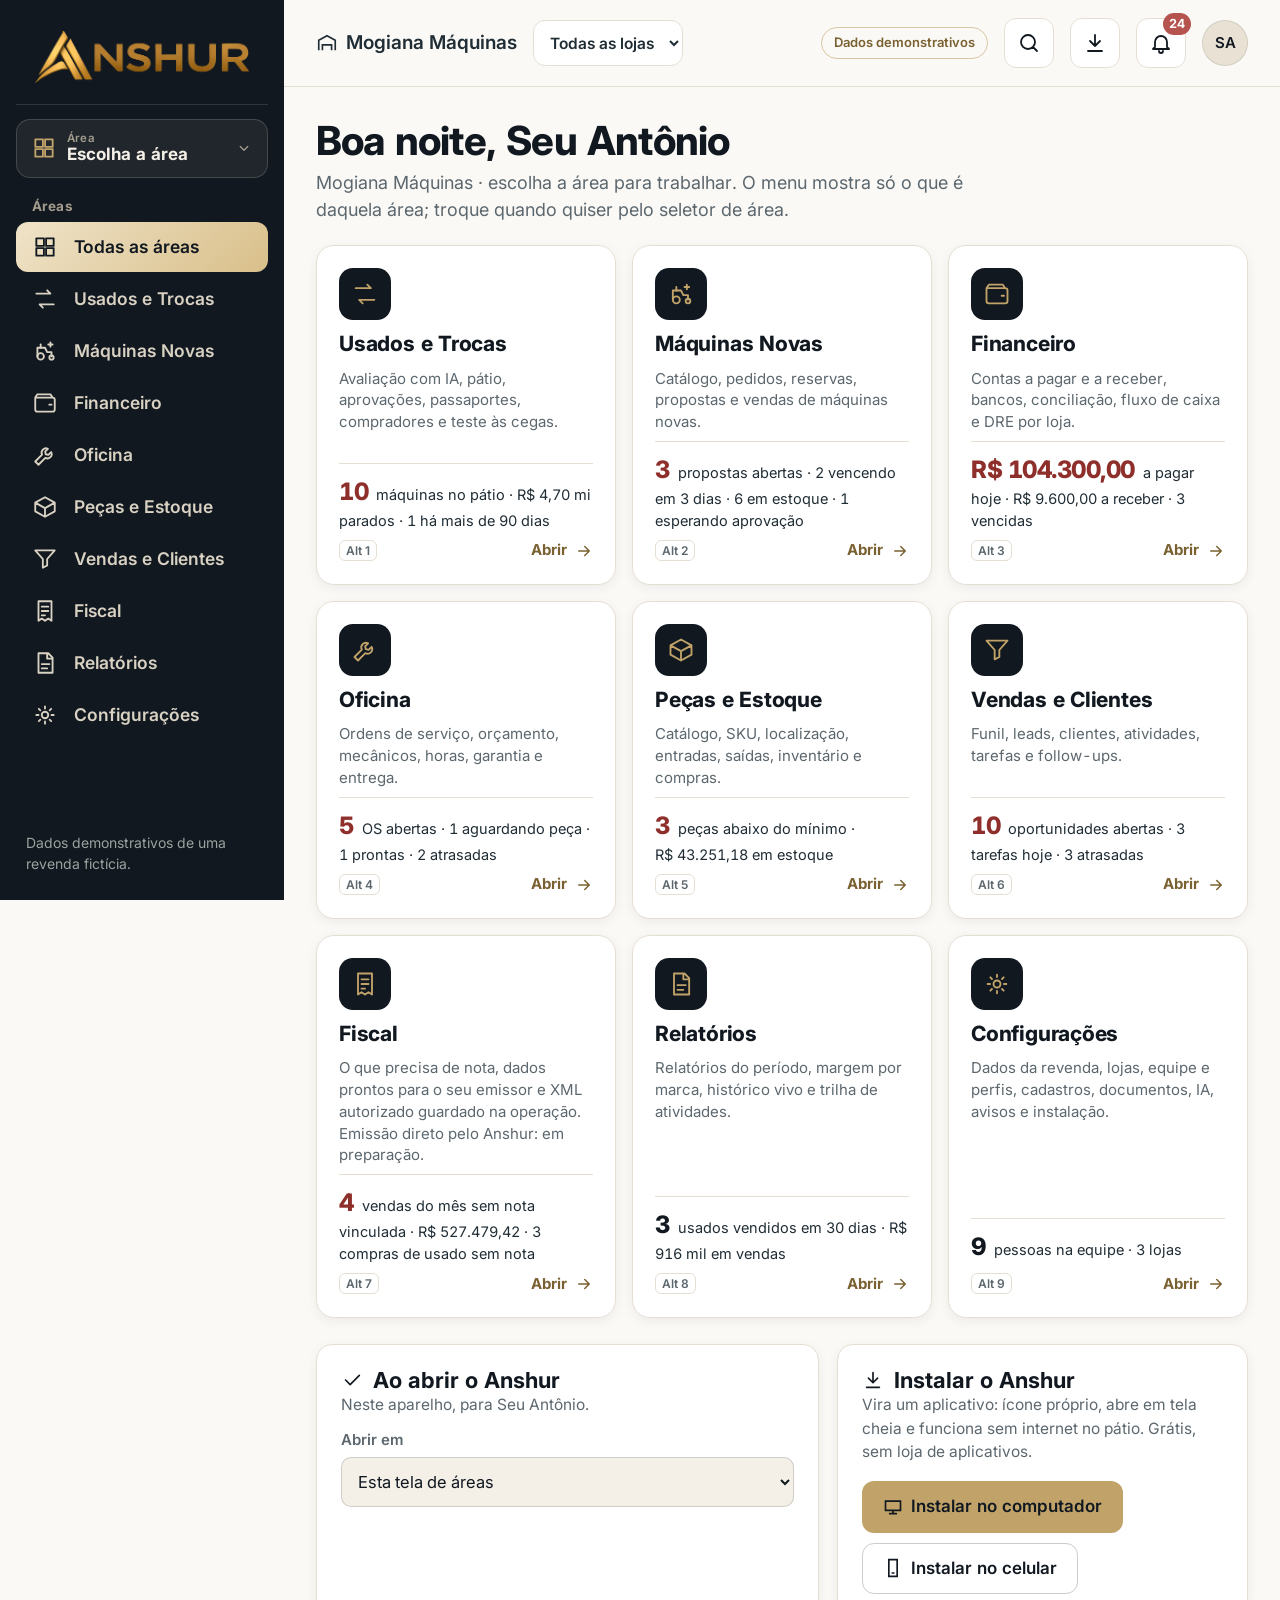
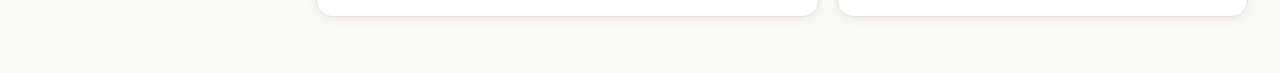
==== commit 631e78b1: "v19: áreas Máquinas Novas, CRM, Oficina, Peças e Fiscal" ====
--- a/index.html
+++ b/index.html
@@ -18,7 +18,7 @@
 <link rel="preconnect" href="https://fonts.googleapis.com">
 <link rel="preconnect" href="https://fonts.gstatic.com" crossorigin>
 <link href="https://fonts.googleapis.com/css2?family=Inter:wght@400..700&display=swap" rel="stylesheet">
-<link rel="stylesheet" href="estilo.css?v=18">
+<link rel="stylesheet" href="estilo.css?v=19">
 </head>
 <body>
 <a class="pular" href="#tela">Ir para o conteúdo</a>
@@ -55,12 +55,12 @@
 </div>
 <div id="camada"></div>
 <div class="toasts" id="toasts" aria-live="polite"></div>
-<script src="instalar.js?v=18"></script>
-<script src="areas.js?v=18"></script>
-<script src="dados.js?v=18"></script>
-<script src="fotos.js?v=18"></script>
+<script src="instalar.js?v=19"></script>
+<script src="areas.js?v=19"></script>
+<script src="dados.js?v=19"></script>
+<script src="fotos.js?v=19"></script>
 <!-- nuvem.js: na demonstração carrega o app na hora; no ambiente real, entra na conta e carrega os dados do servidor antes -->
-<script src="nuvem.js?v=18" data-app="comum.js?v=18 importar.js?v=18 motor.js?v=18 retencao.js?v=18 graficos.js?v=18 areas/nucleo.js?v=18 areas/novas.js?v=18 areas/financeiro-regras.js?v=18 areas/financeiro.js?v=18 areas/oficina.js?v=18 areas/pecas.js?v=18 areas/crm.js?v=18 areas/fiscal.js?v=18 app.js?v=18"></script>
+<script src="nuvem.js?v=19" data-app="comum.js?v=19 importar.js?v=19 motor.js?v=19 retencao.js?v=19 graficos.js?v=19 areas/nucleo.js?v=19 areas/novas-regras.js?v=19 areas/novas.js?v=19 areas/financeiro-regras.js?v=19 areas/financeiro.js?v=19 areas/pecas-regras.js?v=19 areas/oficina-regras.js?v=19 areas/oficina.js?v=19 areas/pecas.js?v=19 areas/crm-regras.js?v=19 areas/crm.js?v=19 areas/fiscal-regras.js?v=19 areas/fiscal.js?v=19 app.js?v=19"></script>
 <script>if ('serviceWorker' in navigator) { navigator.serviceWorker.register('sw.js', { updateViaCache: 'none' }).then((r) => r.update()).catch(() => {}); let novo = false; navigator.serviceWorker.addEventListener('controllerchange', () => { if (!novo) { novo = true; location.reload(); } }); }</script>
 </body>
 </html>
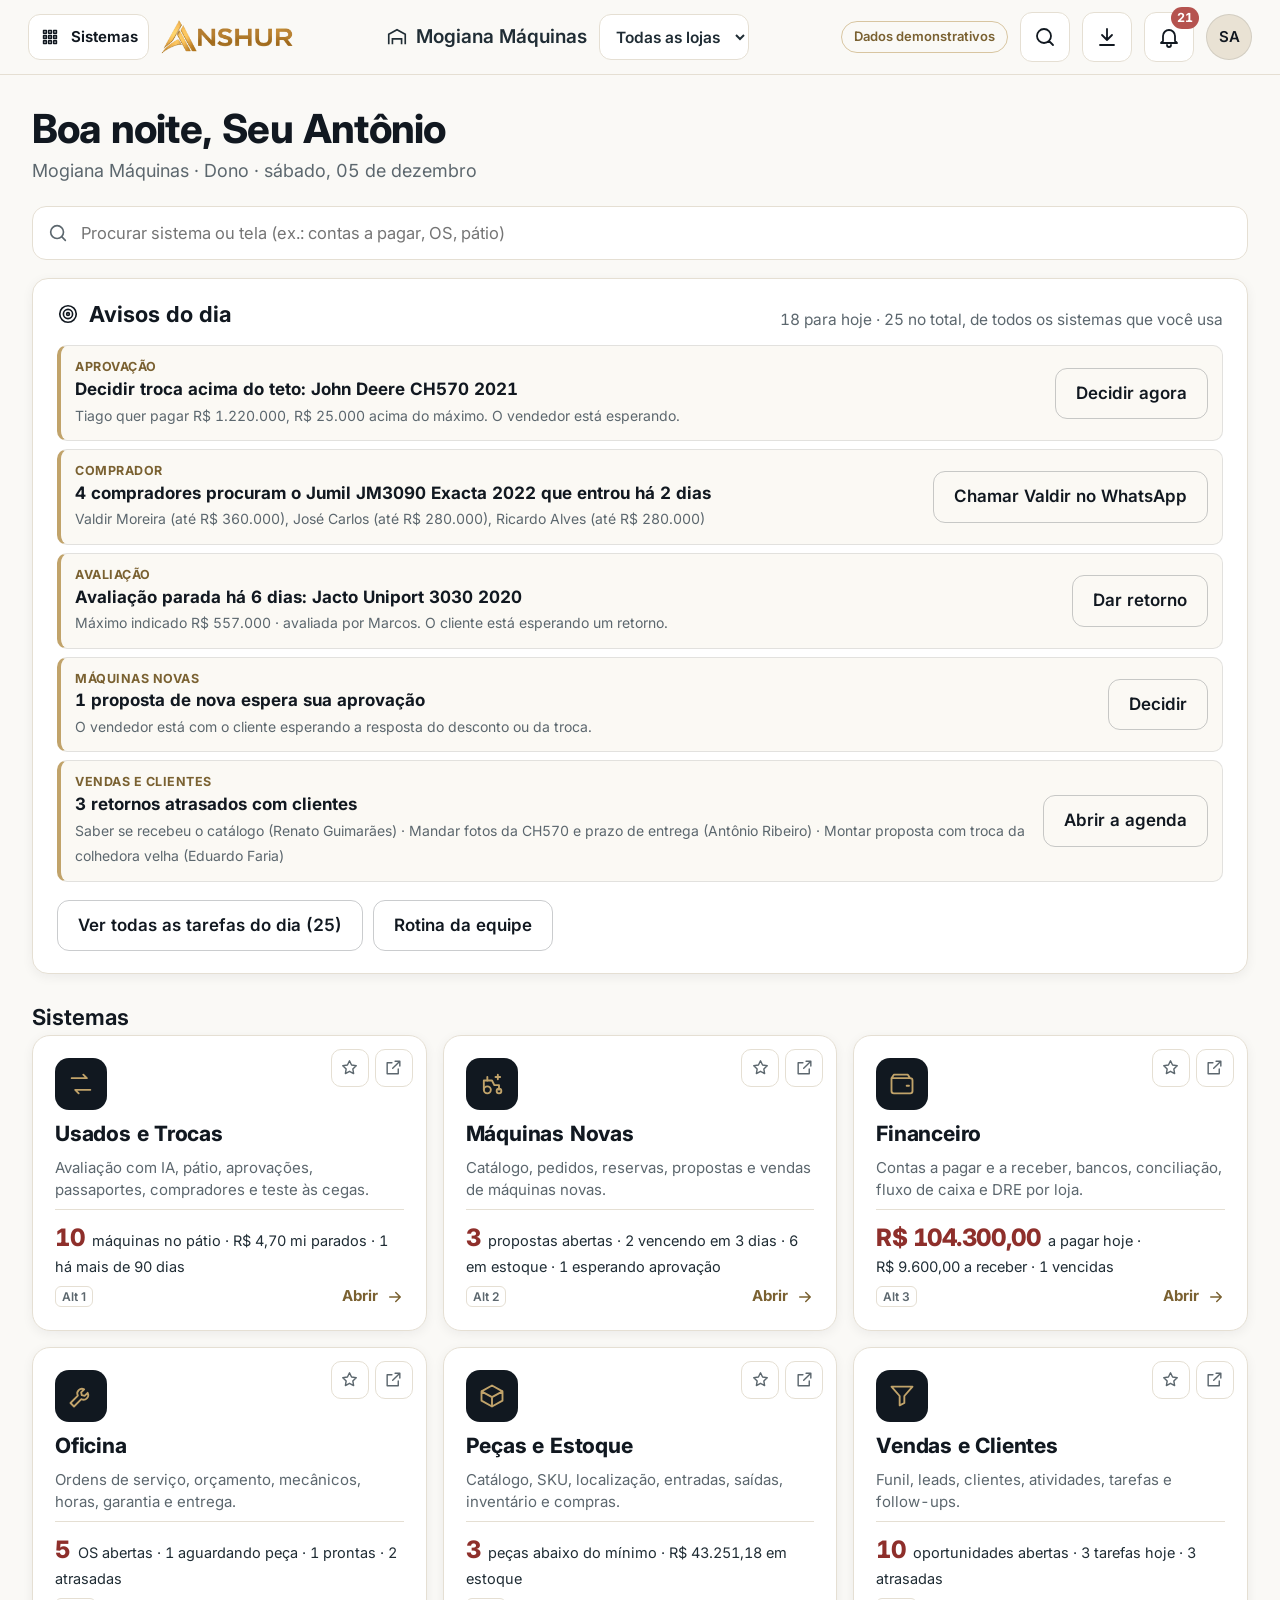
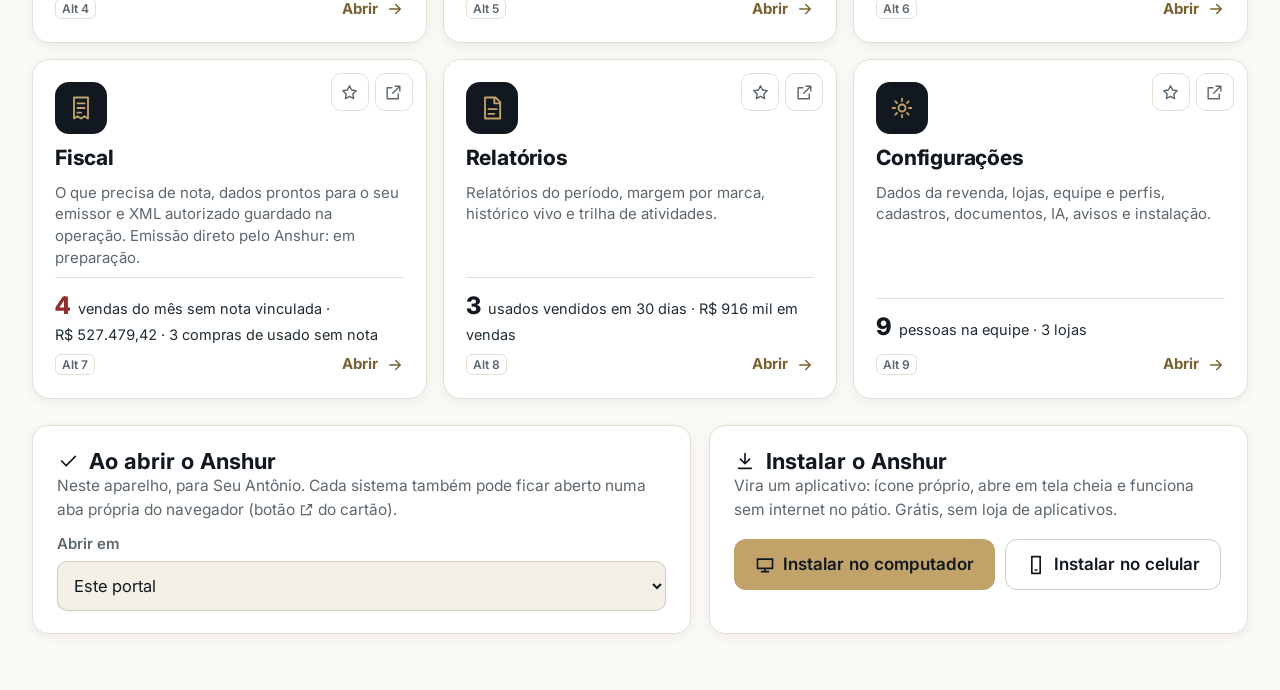
==== commit 4224f74f: "v20: portal com os sistemas da revenda e cada sistema com cabeçalho, menu e endereço próprios; aviso" ====
--- a/index.html
+++ b/index.html
@@ -3,7 +3,7 @@
 <head>
 <meta charset="utf-8">
 <meta name="viewport" content="width=device-width, initial-scale=1, viewport-fit=cover">
-<title>Anshur · gestão da revenda de máquinas agrícolas</title>
+<title>Anshur · portal da revenda</title>
 <meta name="description" content="Anshur: o sistema da revenda de máquinas agrícolas. Usados e trocas com IA, financeiro completo, relatórios e mais. Demonstração com dados fictícios.">
 <meta name="theme-color" content="#F4F0E8">
 <meta property="og:title" content="Anshur · inteligência de margem para revendas de máquinas agrícolas">
@@ -18,49 +18,49 @@
 <link rel="preconnect" href="https://fonts.googleapis.com">
 <link rel="preconnect" href="https://fonts.gstatic.com" crossorigin>
 <link href="https://fonts.googleapis.com/css2?family=Inter:wght@400..700&display=swap" rel="stylesheet">
-<link rel="stylesheet" href="estilo.css?v=19">
+<link rel="stylesheet" href="estilo.css?v=20">
 </head>
 <body>
 <a class="pular" href="#tela">Ir para o conteúdo</a>
 <div class="casca">
-  <aside class="lateral" aria-label="Navegação principal">
-    <a class="marca" href="#inicio" id="marca" aria-label="Anshur, todas as áreas"></a>
-    <button class="area-troca area-troca-lateral" id="area-troca" type="button" aria-haspopup="menu" aria-expanded="false">Áreas</button>
-    <nav class="menu" id="menu" aria-label="Menu da área">
+  <!-- celular: barra de baixo com o menu do sistema aberto (no computador o menu fica na barra do sistema, no cabeçalho) -->
+  <aside class="lateral" aria-label="Menu do sistema no celular">
+    <a class="marca" href="#/" id="marca" aria-label="Anshur, portal"></a>
+    <nav class="menu" id="menu" aria-label="Menu do sistema">
       <span class="menu-indicador" aria-hidden="true"></span>
     </nav>
     <p class="lateral-rodape">Dados demonstrativos de uma revenda fictícia.</p>
   </aside>
   <div class="principal">
     <header class="cabecalho">
-      <a class="marca marca-movel" href="#inicio" id="marca-movel" aria-label="Anshur, todas as áreas"></a>
-      <button class="area-troca area-troca-cab" type="button" aria-haspopup="menu" aria-expanded="false">Áreas</button>
-      <div class="cab-info"><b id="revenda"></b><span id="refdata"></span></div>
-      <select class="loja-sel" id="loja-sel" aria-label="Loja"></select>
-      <span class="selo-demo">Dados demonstrativos</span>
-      <button class="sino busca-btn" type="button" id="busca-btn" aria-label="Buscar (Ctrl+K)"><svg class="ico" viewBox="0 0 24 24" aria-hidden="true"><path d="M11 18a7 7 0 1 0 0-14 7 7 0 0 0 0 14zM20 20l-4-4"/></svg><span class="kbd">Ctrl K</span></button>
-      <button class="sino" type="button" id="instalar-btn" aria-label="Instalar o app" title="Instalar o Anshur"><svg class="ico" viewBox="0 0 24 24" aria-hidden="true"><path d="M12 4v11M7 10l5 5 5-5M5 20h14"/></svg></button>
-      <button class="sino" type="button" id="sino" aria-label="Alertas"><svg class="ico" viewBox="0 0 24 24" aria-hidden="true"><path d="M6 16V11a6 6 0 0 1 12 0v5l2 2H4zM10 20a2 2 0 0 0 4 0"/></svg><b id="sino-n" hidden></b></button>
-      <a class="btn btn-ouro cab-nova" href="#avaliar"><svg viewBox="0 0 24 24" aria-hidden="true"><path d="M12 5v14M5 12h14"/></svg><span>Nova avaliação</span></a>
-      <div class="perfil">
-        <button class="avatar" id="perfil" type="button" aria-haspopup="menu" aria-expanded="false" aria-label="Perfil e opções">SA</button>
-        <div class="perfil-menu" id="perfil-menu" role="menu" hidden>
-          <p><b>Seu Antônio</b><span>Proprietário · Mogiana Máquinas</span></p>
-          <button type="button" role="menuitem" id="restaurar">Restaurar dados demonstrativos</button>
+      <div class="cab-linha">
+        <button class="area-troca sis-grade" id="sis-grade" type="button" aria-haspopup="menu" aria-expanded="false" aria-label="Sistemas: voltar ao portal ou abrir outro sistema" title="Sistemas e portal"><svg viewBox="0 0 24 24" aria-hidden="true"><path d="M5 5h3v3H5zM10.5 5h3v3h-3zM16 5h3v3h-3zM5 10.5h3v3H5zM10.5 10.5h3v3h-3zM16 10.5h3v3h-3zM5 16h3v3H5zM10.5 16h3v3h-3zM16 16h3v3h-3z"/></svg><span>Sistemas</span></button>
+        <a class="sis-nome" id="sis-nome" href="#/"></a>
+        <div class="cab-info"><b id="revenda"></b><span id="refdata"></span></div>
+        <select class="loja-sel" id="loja-sel" aria-label="Loja"></select>
+        <span class="selo-demo">Dados demonstrativos</span>
+        <button class="sino busca-btn" type="button" id="busca-btn" aria-label="Buscar em todos os sistemas (Ctrl+K)"><svg class="ico" viewBox="0 0 24 24" aria-hidden="true"><path d="M11 18a7 7 0 1 0 0-14 7 7 0 0 0 0 14zM20 20l-4-4"/></svg><span class="kbd">Ctrl K</span></button>
+        <button class="sino" type="button" id="instalar-btn" aria-label="Instalar o app" title="Instalar o Anshur"><svg class="ico" viewBox="0 0 24 24" aria-hidden="true"><path d="M12 4v11M7 10l5 5 5-5M5 20h14"/></svg></button>
+        <button class="sino" type="button" id="sino" aria-label="Alertas"><svg class="ico" viewBox="0 0 24 24" aria-hidden="true"><path d="M6 16V11a6 6 0 0 1 12 0v5l2 2H4zM10 20a2 2 0 0 0 4 0"/></svg><b id="sino-n" hidden></b></button>
+        <a class="btn btn-ouro cab-nova" href="#/usados/avaliar" hidden><svg viewBox="0 0 24 24" aria-hidden="true"><path d="M12 5v14M5 12h14"/></svg><span>Nova avaliação</span></a>
+        <div class="perfil">
+          <button class="avatar" id="perfil" type="button" aria-haspopup="menu" aria-expanded="false" aria-label="Perfil e opções">SA</button>
+          <div class="perfil-menu" id="perfil-menu" role="menu" hidden></div>
         </div>
       </div>
+      <nav class="sis-barra" id="sis-barra" aria-label="Menu do sistema"></nav>
     </header>
     <main id="tela" tabindex="-1"></main>
   </div>
 </div>
 <div id="camada"></div>
 <div class="toasts" id="toasts" aria-live="polite"></div>
-<script src="instalar.js?v=19"></script>
-<script src="areas.js?v=19"></script>
-<script src="dados.js?v=19"></script>
-<script src="fotos.js?v=19"></script>
+<script src="instalar.js?v=20"></script>
+<script src="areas.js?v=20"></script>
+<script src="dados.js?v=20"></script>
+<script src="fotos.js?v=20"></script>
 <!-- nuvem.js: na demonstração carrega o app na hora; no ambiente real, entra na conta e carrega os dados do servidor antes -->
-<script src="nuvem.js?v=19" data-app="comum.js?v=19 importar.js?v=19 motor.js?v=19 retencao.js?v=19 graficos.js?v=19 areas/nucleo.js?v=19 areas/novas-regras.js?v=19 areas/novas.js?v=19 areas/financeiro-regras.js?v=19 areas/financeiro.js?v=19 areas/pecas-regras.js?v=19 areas/oficina-regras.js?v=19 areas/oficina.js?v=19 areas/pecas.js?v=19 areas/crm-regras.js?v=19 areas/crm.js?v=19 areas/fiscal-regras.js?v=19 areas/fiscal.js?v=19 app.js?v=19"></script>
+<script src="nuvem.js?v=20" data-app="comum.js?v=20 importar.js?v=20 motor.js?v=20 retencao.js?v=20 graficos.js?v=20 areas/nucleo.js?v=20 areas/novas-regras.js?v=20 areas/novas.js?v=20 areas/financeiro-regras.js?v=20 areas/financeiro.js?v=20 areas/pecas-regras.js?v=20 areas/oficina-regras.js?v=20 areas/oficina.js?v=20 areas/pecas.js?v=20 areas/crm-regras.js?v=20 areas/crm.js?v=20 areas/fiscal-regras.js?v=20 areas/fiscal.js?v=20 app.js?v=20"></script>
 <script>if ('serviceWorker' in navigator) { navigator.serviceWorker.register('sw.js', { updateViaCache: 'none' }).then((r) => r.update()).catch(() => {}); let novo = false; navigator.serviceWorker.addEventListener('controllerchange', () => { if (!novo) { novo = true; location.reload(); } }); }</script>
 </body>
 </html>
--- a/estilo.css
+++ b/estilo.css
@@ -821,3 +821,101 @@
 .menu svg, .area-troca svg { flex: none; }
 .fin-filtros > .btn { justify-self: start; }
 .kpis.fin-k .kpi .val { font-size: clamp(20px, 10.5cqi, 40px); }
+
+/* ===================== v20: portal + sistemas (modelo ERP): cada sistema com cabeçalho e menu próprios ===================== */
+/* sem lateral compartilhada: no computador o menu do sistema fica na barra do cabeçalho; no celular, na barra de baixo */
+.cabecalho { display: block; padding: 0 !important; gap: 0; }
+.cab-linha { display: flex; align-items: center; gap: 12px; padding: 12px 28px; min-width: 0; }
+.sis-grade { flex: none; }
+.sis-grade > span { font-weight: 650; font-size: 15px; }
+.sis-nome { display: flex; align-items: center; gap: 10px; min-width: 0; text-decoration: none; color: var(--obsidiana); margin-right: auto; border-radius: 10px; }
+.sis-nome .logo-img { width: 132px; max-width: none; }
+.sis-ico { width: 40px; height: 40px; border-radius: 11px; background: var(--obsidiana); color: var(--ouro); display: grid; place-items: center; flex: none; }
+.sis-ico svg { width: 23px; height: 23px; fill: none; stroke: currentColor; stroke-width: 1.7; stroke-linecap: round; stroke-linejoin: round; }
+.sis-txt { display: grid; line-height: 1.1; min-width: 0; }
+.sis-txt small { font-size: 11.5px; font-weight: 700; letter-spacing: .14em; text-transform: uppercase; color: var(--ouro-texto); }
+.sis-txt b { font-size: 21px; font-weight: 750; letter-spacing: -.01em; white-space: nowrap; overflow: hidden; text-overflow: ellipsis; }
+body[data-modo="portal"] .cab-nova { display: none !important; }
+.sis-barra { display: none; }
+.perfil-loja { display: none; }
+@media (min-width: 960px) {
+  .casca { display: block; }
+  .lateral { display: none !important; }
+  main { margin: 0 auto; }
+  body[data-modo="sistema"] .sis-barra { display: flex; flex-wrap: wrap; align-items: stretch; gap: 2px; padding: 0 22px; border-top: 1px solid var(--borda); background: #fff; }
+  .sb-item, .sb-btn { display: inline-flex; align-items: center; gap: 6px; min-height: 48px; padding: 0 14px; border: 0; border-bottom: 3px solid transparent; background: none; color: var(--grafite); font: 600 15.5px Inter, sans-serif; text-decoration: none; cursor: pointer; white-space: nowrap; }
+  .sb-item:hover, .sb-btn:hover, .sb-btn[aria-expanded="true"] { color: var(--obsidiana); background: #FAF7F0; }
+  .sb-item[aria-current="page"], .sb-grupo.atual > .sb-btn { color: var(--obsidiana); border-bottom-color: var(--ouro); }
+  .sb-btn .seta { width: 16px; height: 16px; fill: none; stroke: currentColor; stroke-width: 2; color: var(--cinza); transition: transform var(--t); }
+  .sb-btn[aria-expanded="true"] .seta { transform: rotate(180deg); }
+  .sb-grupo { position: relative; display: flex; }
+  .sb-pop { position: absolute; top: calc(100% + 4px); left: 0; z-index: 40; min-width: 270px; display: grid; gap: 2px; padding: 6px; background: #fff; border: 1px solid var(--borda); border-radius: 12px; box-shadow: 0 22px 44px -18px rgba(17, 24, 32, .35); }
+  .sb-pop[hidden] { display: none; }
+  .sb-pop a { display: grid; grid-template-columns: 24px 1fr; gap: 10px; align-items: center; padding: 10px 12px; border-radius: 8px; color: var(--obsidiana); text-decoration: none; font-size: 15px; }
+  .sb-pop a:hover, .sb-pop a:focus-visible { background: var(--marinho-3); outline: none; }
+  .sb-pop a[aria-current="page"] { background: #F4ECDA; box-shadow: inset 3px 0 0 var(--ouro); font-weight: 650; }
+  .sb-pop svg { width: 21px; height: 21px; fill: none; stroke: currentColor; stroke-width: 1.7; stroke-linecap: round; stroke-linejoin: round; color: var(--ouro-texto); }
+}
+@media (max-width: 1180px) and (min-width: 960px) { .cab-info { display: none !important; } }
+/* celular: cabeçalho numa linha só (grade de sistemas · nome do sistema · busca · alertas · ação · perfil) */
+@media (max-width: 959px) {
+  .cab-linha { gap: 6px; padding: 8px 10px; }
+  .cabecalho .loja-sel, .cabecalho .selo-demo, .cabecalho .cab-info, .cabecalho #instalar-btn, .cabecalho .kbd { display: none !important; }
+  .sis-grade > span { display: none; }
+  .sis-grade { min-height: 40px; width: 40px; padding: 0; justify-content: center; }
+  .sis-ico { width: 34px; height: 34px; border-radius: 9px; } .sis-ico svg { width: 20px; height: 20px; }
+  .sis-txt small { font-size: 10px; letter-spacing: .1em; } .sis-txt b { font-size: 16px; }
+  .sis-nome .logo-img { width: 108px; }
+  .cabecalho .sino, .cabecalho .avatar { width: 40px; height: 40px; flex: none; }
+  .cabecalho .cab-nova { min-width: 40px; min-height: 40px; padding: 0 9px; flex: none; }
+  .cabecalho .cab-nova span { display: none; }
+  .perfil-loja { display: grid; gap: 4px; padding: 6px 10px 10px; font-size: 13px; font-weight: 650; color: var(--cinza); border-bottom: 1px solid var(--linha); margin-bottom: 6px; }
+  .perfil-loja[hidden] { display: none; }
+  .perfil-loja select { min-height: 40px; border-radius: 10px; border: 1px solid var(--borda); background: #fff; padding: 0 8px; font-size: 15px; color: var(--obsidiana); }
+  body[data-modo="portal"] .menu, body[data-modo="portal"] .menu-fundo { display: none !important; }
+  body[data-modo="portal"] .principal { padding-bottom: 0; }
+}
+@media (max-width: 380px) { .sis-txt small { display: none; } .cab-linha { gap: 4px; } }
+/* seletor de sistemas */
+.area-pop .pop-portal { background: #FAF7F0; margin-bottom: 4px; }
+.area-pop .pop-linha { display: grid; grid-template-columns: 1fr auto; align-items: center; gap: 2px; }
+.area-pop .pop-aba { display: grid; place-items: center; width: 40px; height: 40px; padding: 0; grid-template-columns: none; border-radius: 10px; color: var(--cinza); }
+.area-pop .pop-aba svg { width: 18px; height: 18px; color: var(--cinza); }
+/* portal */
+.portal-busca { position: relative; display: flex; align-items: center; gap: 10px; margin: 4px 0 18px; padding: 0 14px; min-height: 54px; background: #fff; border: 1px solid var(--borda); border-radius: 14px; }
+.portal-busca:focus-within { border-color: var(--ouro); box-shadow: 0 0 0 3px rgba(193, 163, 106, .18); }
+.portal-busca .ico { color: var(--cinza); }
+.portal-busca input { flex: 1; min-width: 0; border: 0; outline: 0; background: none; font-size: 16.5px; min-height: 50px; }
+.portal-res { position: absolute; left: 0; right: 0; top: calc(100% + 6px); z-index: 30; display: grid; gap: 2px; padding: 6px; background: #fff; border: 1px solid var(--borda); border-radius: 12px; box-shadow: 0 22px 44px -18px rgba(17, 24, 32, .3); }
+.portal-res[hidden] { display: none; }
+.portal-res a { padding: 10px 12px; border-radius: 8px; text-decoration: none; color: var(--obsidiana); font-weight: 600; }
+.portal-res a:hover, .portal-res a:first-child { background: var(--marinho-3); }
+.avisos-dia .acoes-dia .cat { display: block; font-size: 12.5px; font-weight: 700; letter-spacing: .04em; text-transform: uppercase; color: var(--ouro-texto); }
+.recentes { margin-top: 6px; }
+.chips { display: flex; flex-wrap: wrap; gap: 8px; margin-top: 8px; }
+.chip { display: inline-flex; align-items: center; gap: 8px; padding: 8px 12px; border-radius: 12px; background: #fff; border: 1px solid var(--borda); text-decoration: none; color: var(--obsidiana); max-width: 100%; }
+.chip:hover { border-color: var(--ouro); }
+.chip svg { width: 20px; height: 20px; fill: none; stroke: currentColor; stroke-width: 1.7; stroke-linecap: round; stroke-linejoin: round; color: var(--ouro-texto); flex: none; }
+.chip span { display: grid; line-height: 1.2; font-weight: 650; font-size: 14.5px; min-width: 0; } .chip small { font-weight: 500; color: var(--cinza); font-size: 12.5px; }
+.area-caixa { position: relative; display: grid; }
+.area-caixa[hidden] { display: none; }
+.area-extra { position: absolute; top: 14px; right: 14px; display: flex; gap: 6px; }
+.area-mini { width: 38px; height: 38px; display: grid; place-items: center; border-radius: 10px; border: 1px solid var(--borda); background: #fff; color: var(--cinza); cursor: pointer; padding: 0; }
+.area-mini:hover { border-color: var(--ouro); color: var(--obsidiana); }
+.area-mini svg { width: 19px; height: 19px; fill: none; stroke: currentColor; stroke-width: 1.8; stroke-linecap: round; stroke-linejoin: round; }
+.area-mini.ligado { color: var(--ouro-texto); border-color: var(--ouro); } .area-mini.ligado svg { fill: var(--ouro); }
+.area-cartao.favorito { border-color: rgba(193, 163, 106, .7); }
+.area-cartao .area-nome { padding-right: 86px; }
+.ico-inline { width: 15px; height: 15px; fill: none; stroke: currentColor; stroke-width: 2; vertical-align: -2px; }
+.aviso-abas { position: fixed; right: 16px; bottom: calc(86px + env(safe-area-inset-bottom)); z-index: 60; box-shadow: 0 14px 30px -12px rgba(17, 24, 32, .45); }
+@media (min-width: 960px) { .aviso-abas { bottom: 24px; } }
+@media print { .sis-barra, .cab-linha { display: none !important; } }
+
+/* abas de modo no celular: quebram em linhas em vez de sair da tela */
+@media (max-width: 600px) { .abas-modo { display: flex; flex-wrap: wrap; max-width: 100%; } .abas-modo button { flex: 1 1 auto; } }
+/* cabeçalho do sistema no computador: o nome do sistema nunca é cortado; nome da revenda fica no portal e no menu do perfil */
+@media (min-width: 960px) { .sis-nome { flex: none; } body[data-modo="sistema"] .cab-info { display: none !important; } }
+@media (max-width: 1440px) { body[data-modo="sistema"] .selo-demo { display: none; } }
+.cab-nova.repetido { display: none !important; }
+.filtros-hist .campo, .filtros-hist input, .filtros-hist select { min-width: 0; max-width: 100%; }
+.filtros-hist input[type="date"] { width: 100%; }
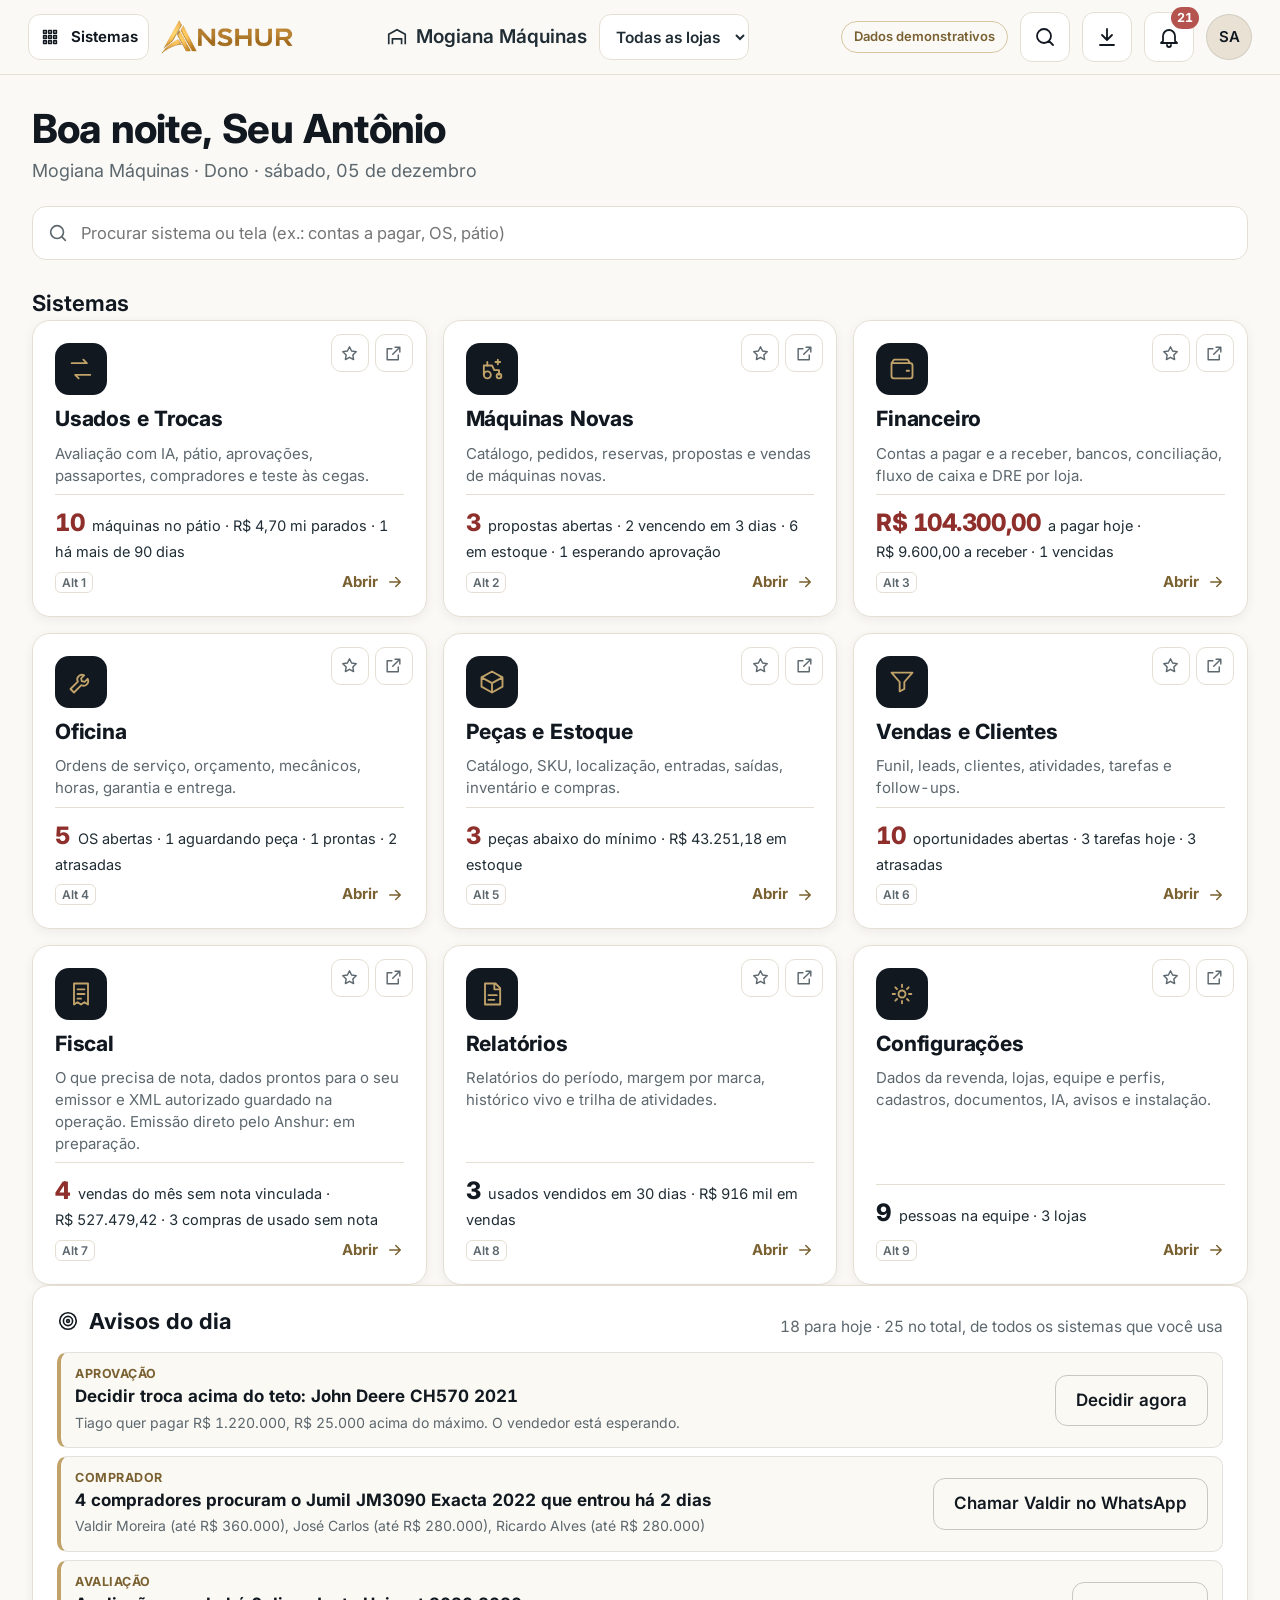
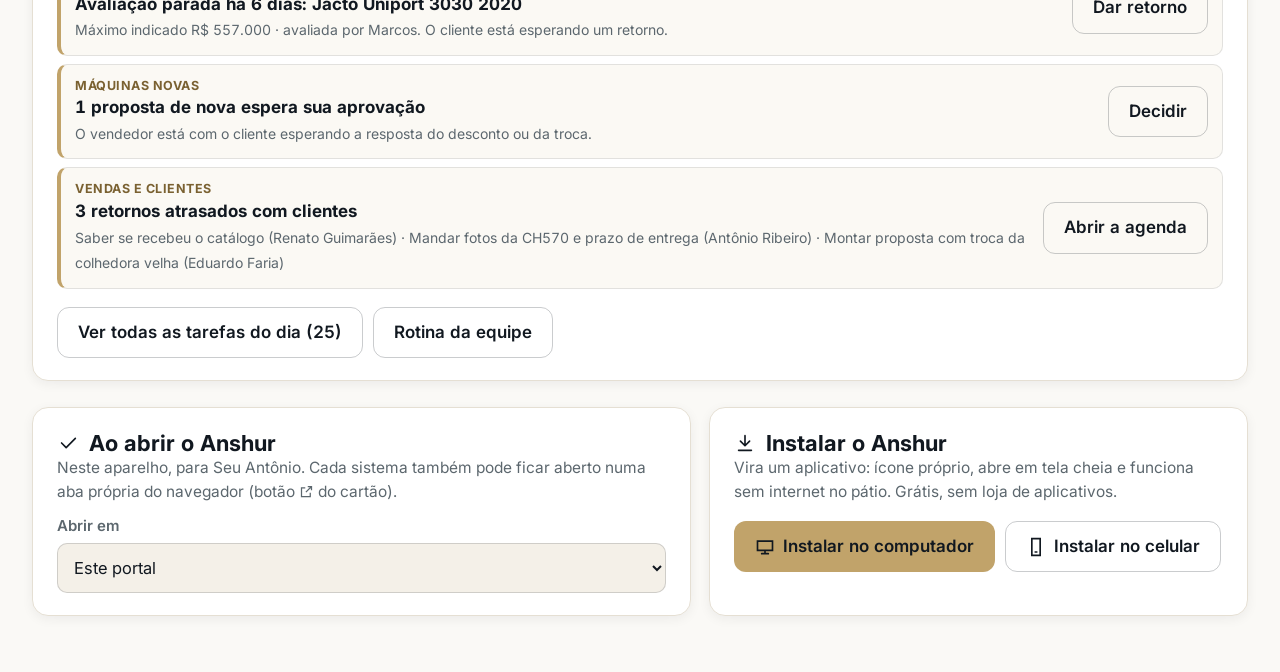
==== commit 36aabacb: "v21: sistemas primeiro no portal" ====
--- a/index.html
+++ b/index.html
@@ -18,7 +18,7 @@
 <link rel="preconnect" href="https://fonts.googleapis.com">
 <link rel="preconnect" href="https://fonts.gstatic.com" crossorigin>
 <link href="https://fonts.googleapis.com/css2?family=Inter:wght@400..700&display=swap" rel="stylesheet">
-<link rel="stylesheet" href="estilo.css?v=20">
+<link rel="stylesheet" href="estilo.css?v=21">
 </head>
 <body>
 <a class="pular" href="#tela">Ir para o conteúdo</a>
@@ -55,12 +55,12 @@
 </div>
 <div id="camada"></div>
 <div class="toasts" id="toasts" aria-live="polite"></div>
-<script src="instalar.js?v=20"></script>
-<script src="areas.js?v=20"></script>
-<script src="dados.js?v=20"></script>
-<script src="fotos.js?v=20"></script>
+<script src="instalar.js?v=21"></script>
+<script src="areas.js?v=21"></script>
+<script src="dados.js?v=21"></script>
+<script src="fotos.js?v=21"></script>
 <!-- nuvem.js: na demonstração carrega o app na hora; no ambiente real, entra na conta e carrega os dados do servidor antes -->
-<script src="nuvem.js?v=20" data-app="comum.js?v=20 importar.js?v=20 motor.js?v=20 retencao.js?v=20 graficos.js?v=20 areas/nucleo.js?v=20 areas/novas-regras.js?v=20 areas/novas.js?v=20 areas/financeiro-regras.js?v=20 areas/financeiro.js?v=20 areas/pecas-regras.js?v=20 areas/oficina-regras.js?v=20 areas/oficina.js?v=20 areas/pecas.js?v=20 areas/crm-regras.js?v=20 areas/crm.js?v=20 areas/fiscal-regras.js?v=20 areas/fiscal.js?v=20 app.js?v=20"></script>
+<script src="nuvem.js?v=21" data-app="comum.js?v=21 importar.js?v=21 motor.js?v=21 retencao.js?v=21 graficos.js?v=21 areas/nucleo.js?v=21 areas/novas-regras.js?v=21 areas/novas.js?v=21 areas/financeiro-regras.js?v=21 areas/financeiro.js?v=21 areas/pecas-regras.js?v=21 areas/oficina-regras.js?v=21 areas/oficina.js?v=21 areas/pecas.js?v=21 areas/crm-regras.js?v=21 areas/crm.js?v=21 areas/fiscal-regras.js?v=21 areas/fiscal.js?v=21 app.js?v=21"></script>
 <script>if ('serviceWorker' in navigator) { navigator.serviceWorker.register('sw.js', { updateViaCache: 'none' }).then((r) => r.update()).catch(() => {}); let novo = false; navigator.serviceWorker.addEventListener('controllerchange', () => { if (!novo) { novo = true; location.reload(); } }); }</script>
 </body>
 </html>
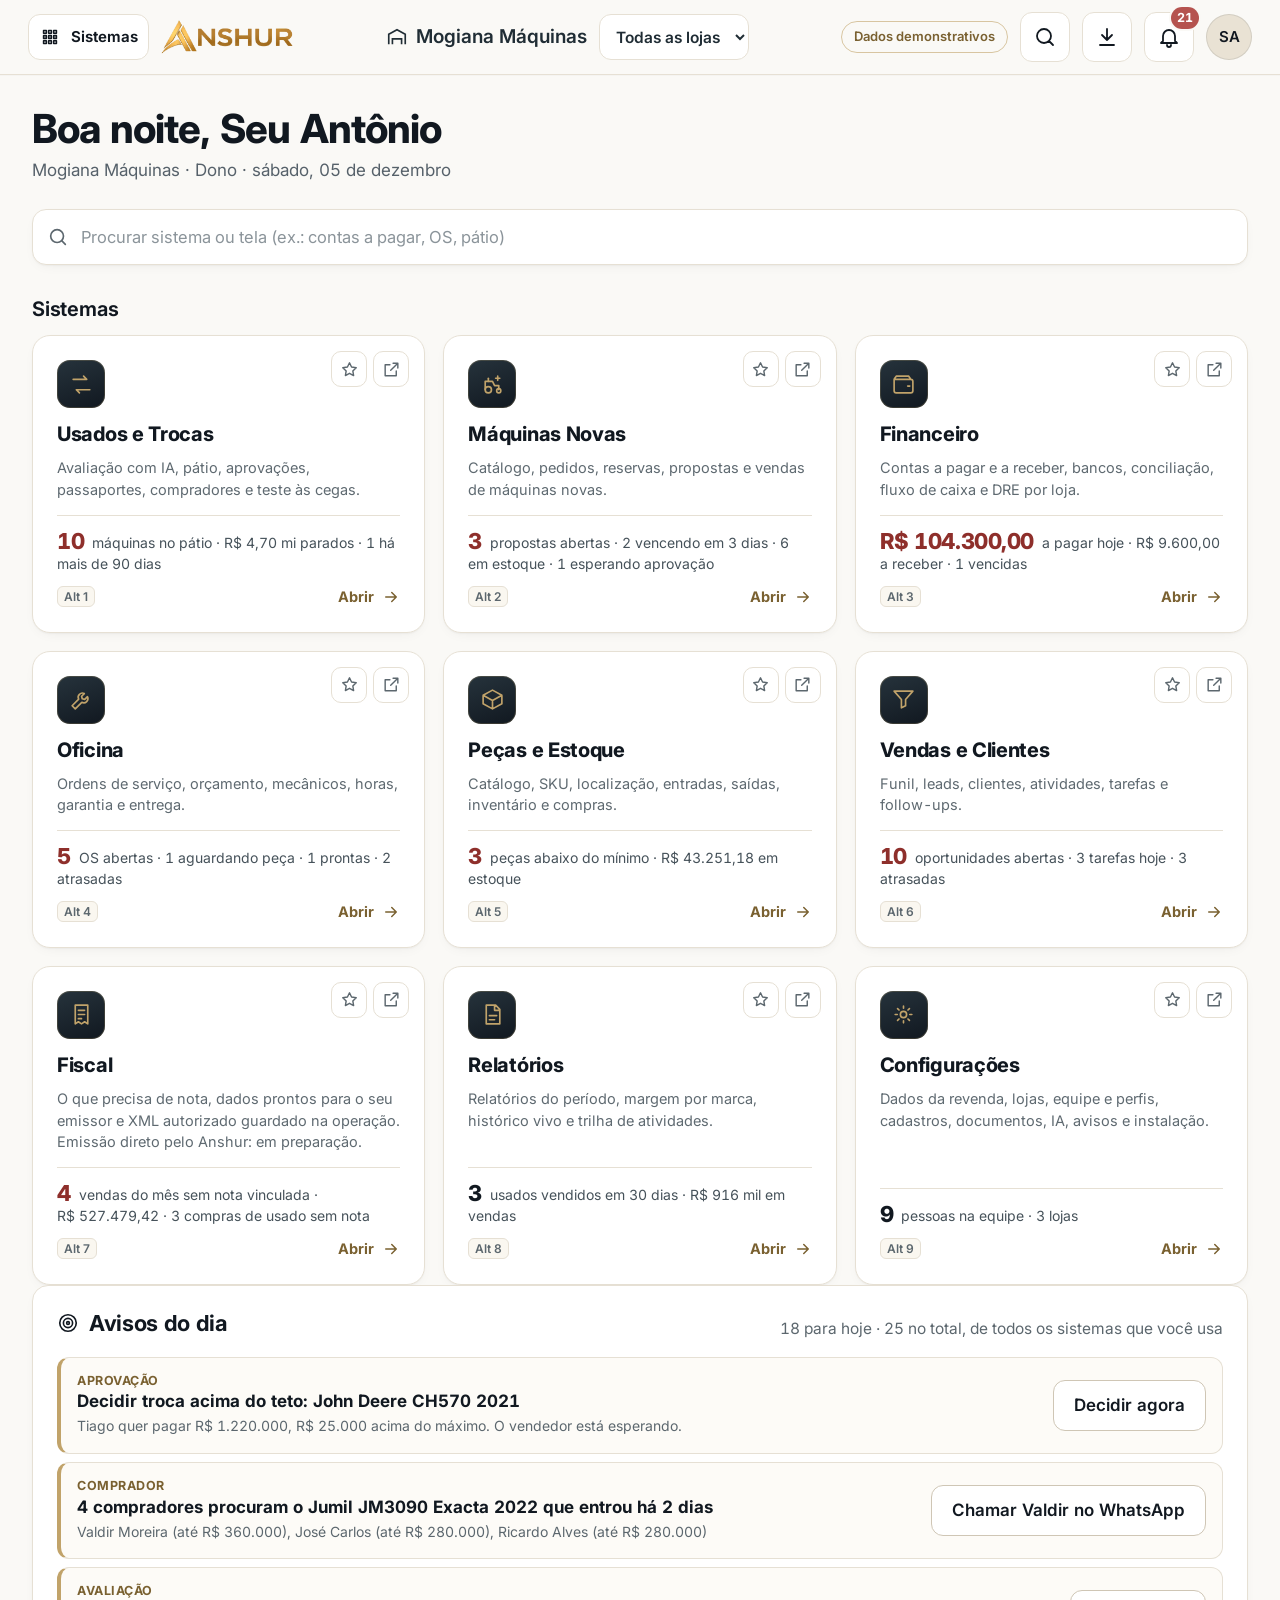
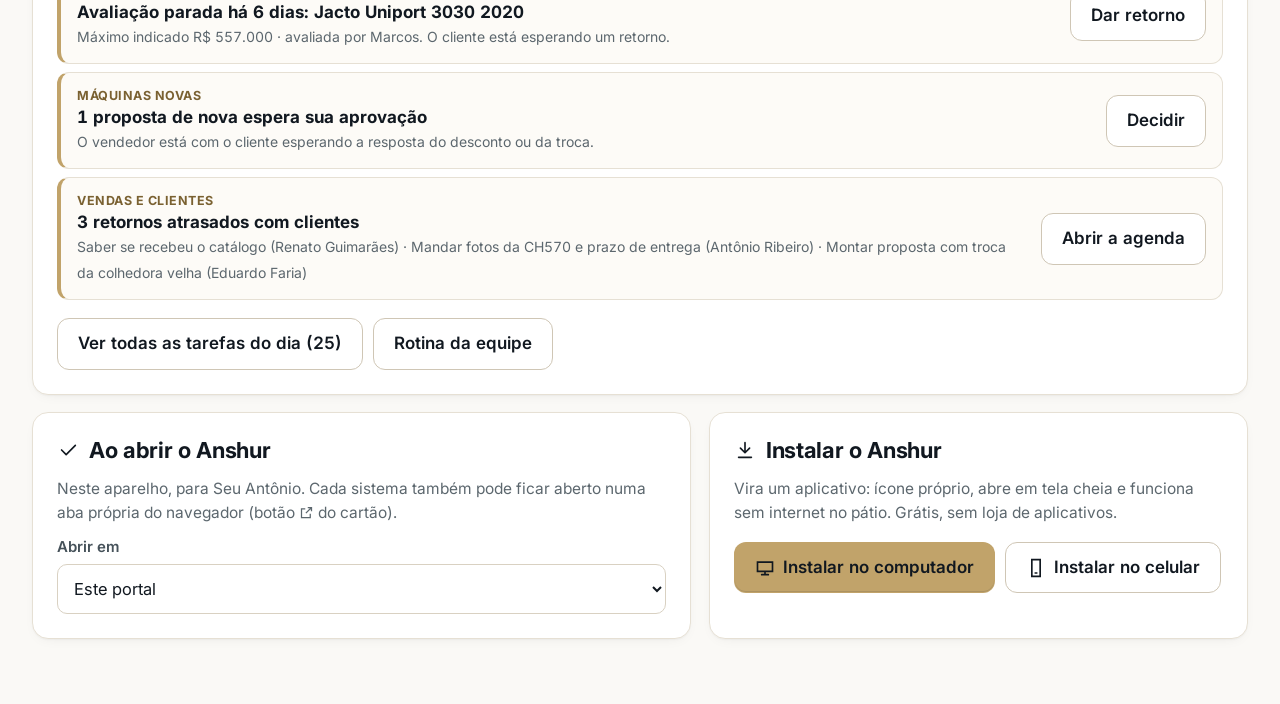
==== commit 9dcc0b03: "v22: polimento visual e WhatsApp simulado na demonstração Co-Authored-By: Claude Opus 5.5 <noreply@a" ====
--- a/index.html
+++ b/index.html
@@ -18,7 +18,7 @@
 <link rel="preconnect" href="https://fonts.googleapis.com">
 <link rel="preconnect" href="https://fonts.gstatic.com" crossorigin>
 <link href="https://fonts.googleapis.com/css2?family=Inter:wght@400..700&display=swap" rel="stylesheet">
-<link rel="stylesheet" href="estilo.css?v=21">
+<link rel="stylesheet" href="estilo.css?v=22">
 </head>
 <body>
 <a class="pular" href="#tela">Ir para o conteúdo</a>
@@ -55,12 +55,12 @@
 </div>
 <div id="camada"></div>
 <div class="toasts" id="toasts" aria-live="polite"></div>
-<script src="instalar.js?v=21"></script>
-<script src="areas.js?v=21"></script>
-<script src="dados.js?v=21"></script>
-<script src="fotos.js?v=21"></script>
+<script src="instalar.js?v=22"></script>
+<script src="areas.js?v=22"></script>
+<script src="dados.js?v=22"></script>
+<script src="fotos.js?v=22"></script>
 <!-- nuvem.js: na demonstração carrega o app na hora; no ambiente real, entra na conta e carrega os dados do servidor antes -->
-<script src="nuvem.js?v=21" data-app="comum.js?v=21 importar.js?v=21 motor.js?v=21 retencao.js?v=21 graficos.js?v=21 areas/nucleo.js?v=21 areas/novas-regras.js?v=21 areas/novas.js?v=21 areas/financeiro-regras.js?v=21 areas/financeiro.js?v=21 areas/pecas-regras.js?v=21 areas/oficina-regras.js?v=21 areas/oficina.js?v=21 areas/pecas.js?v=21 areas/crm-regras.js?v=21 areas/crm.js?v=21 areas/fiscal-regras.js?v=21 areas/fiscal.js?v=21 app.js?v=21"></script>
+<script src="nuvem.js?v=22" data-app="comum.js?v=22 importar.js?v=22 motor.js?v=22 retencao.js?v=22 graficos.js?v=22 areas/nucleo.js?v=22 areas/novas-regras.js?v=22 areas/novas.js?v=22 areas/financeiro-regras.js?v=22 areas/financeiro.js?v=22 areas/pecas-regras.js?v=22 areas/oficina-regras.js?v=22 areas/oficina.js?v=22 areas/pecas.js?v=22 areas/crm-regras.js?v=22 areas/crm.js?v=22 areas/fiscal-regras.js?v=22 areas/fiscal.js?v=22 app.js?v=22"></script>
 <script>if ('serviceWorker' in navigator) { navigator.serviceWorker.register('sw.js', { updateViaCache: 'none' }).then((r) => r.update()).catch(() => {}); let novo = false; navigator.serviceWorker.addEventListener('controllerchange', () => { if (!novo) { novo = true; location.reload(); } }); }</script>
 </body>
 </html>
--- a/estilo.css
+++ b/estilo.css
@@ -919,3 +919,194 @@
 .cab-nova.repetido { display: none !important; }
 .filtros-hist .campo, .filtros-hist input, .filtros-hist select { min-width: 0; max-width: 100%; }
 .filtros-hist input[type="date"] { width: 100%; }
+
+/* ===================== v22: polimento visual (mesma paleta Obsidiana, Ouro fosco, Marfim e Sálvia, só refinada) ===================== */
+:root {
+  --borda: #E6E0D4;
+  --borda-forte: #D6CDBB;
+  --sombra: 0 1px 2px rgba(17, 24, 32, .04), 0 4px 14px -6px rgba(17, 24, 32, .08);
+  --sombra-alta: 0 2px 4px rgba(17, 24, 32, .04), 0 16px 32px -16px rgba(17, 24, 32, .28);
+  --anel: 0 0 0 3px rgba(193, 163, 106, .28);
+}
+/* números alinhados em colunas em todo lugar (valores, tabelas, cartões) */
+.kpi .val, .tabela, .area-num, .fin-saldos, .fin-conta strong, .numeros b, .rank .num, .nc-calc b, .sit, .dias { font-variant-numeric: tabular-nums lining-nums; }
+/* foco visível e consistente (teclado), sem mexer no cursor */
+:focus-visible { outline: 2px solid var(--ouro-forte); outline-offset: 2px; }
+.link { color: var(--ouro-texto); text-underline-offset: 3px; }
+
+/* títulos de tela: hierarquia mais clara e respiro antes do conteúdo */
+.titulo { margin-bottom: 26px; gap: 14px 24px; }
+.titulo h1 { letter-spacing: -.025em; line-height: 1.12; }
+.titulo p { font-size: 17px; line-height: 1.5; color: #56616A; margin-top: 6px; }
+.titulo .acoes { gap: 10px; }
+.areas-sub { font-size: 20px; letter-spacing: -.01em; margin: 32px 0 14px; display: flex; align-items: center; gap: 10px; }
+
+/* cabeçalho */
+.cabecalho { box-shadow: 0 1px 0 rgba(17, 24, 32, .02); }
+.sis-grade { font-weight: 650; }
+.sino, .area-troca, .loja-sel, .avatar { transition: border-color var(--t), background var(--t), box-shadow var(--t); }
+.sino:hover, .area-troca:hover, .loja-sel:hover { border-color: var(--borda-forte); background: #FFFDF8; }
+.loja-sel:focus-visible, .sino:focus-visible, .area-troca:focus-visible { outline: none; border-color: var(--ouro); box-shadow: var(--anel); }
+.sino b { box-shadow: 0 0 0 2px var(--fundo-pagina); font-weight: 700; }
+.sis-ico { box-shadow: inset 0 0 0 1px rgba(193, 163, 106, .25); }
+@media (min-width: 960px) {
+  body[data-modo="sistema"] .sis-barra { padding: 0 24px; gap: 4px; }
+  .sb-item, .sb-btn { min-height: 46px; padding: 0 14px; font-size: 15px; color: #4A565E; border-radius: 0; transition: color var(--t), background var(--t), border-color var(--t); }
+  .sb-item:hover, .sb-btn:hover, .sb-btn[aria-expanded="true"] { background: #FAF7F0; border-bottom-color: rgba(193, 163, 106, .35); }
+  .sb-item[aria-current="page"], .sb-grupo.atual > .sb-btn { font-weight: 700; border-bottom-color: var(--ouro); }
+  .sb-item:focus-visible, .sb-btn:focus-visible { outline: none; box-shadow: inset 0 0 0 2px var(--ouro); border-radius: 6px; }
+  .sb-pop { padding: 6px; border-radius: 14px; box-shadow: var(--sombra-alta); }
+  .sb-pop a { min-height: 42px; }
+}
+.area-pop { box-shadow: var(--sombra-alta); }
+
+/* cartões do portal: ícone, nome, número e ação na mesma régua */
+.areas-grade { gap: 18px; }
+.area-cartao { gap: 10px; padding: 24px; min-height: 0; border-color: var(--borda); box-shadow: var(--sombra); }
+.area-cartao:hover { border-color: rgba(193, 163, 106, .75); box-shadow: var(--sombra-alta); }
+.area-cartao:focus-visible { outline: none; border-color: var(--ouro); box-shadow: var(--anel), var(--sombra); }
+.area-ico { width: 48px; height: 48px; border-radius: 13px; background: linear-gradient(160deg, #26333C, var(--obsidiana)); box-shadow: inset 0 0 0 1px rgba(193, 163, 106, .22); margin-bottom: 4px; }
+.area-ico svg { width: 25px; height: 25px; }
+.area-nome { font-size: 20px; letter-spacing: -.015em; line-height: 1.25; }
+.area-desc { font-size: 14.5px; line-height: 1.5; color: #5F6A71; }
+.area-num { font-size: 14px; line-height: 1.5; color: #46525A; padding-top: 14px; margin-top: 4px; }
+.area-num b { font-size: 22px; line-height: 1; vertical-align: -1px; }
+.area-ir { padding-top: 2px; font-size: 14.5px; }
+.area-ir kbd { background: #FAF7F0; }
+.area-extra { top: 16px; right: 16px; }
+.area-mini { width: 36px; height: 36px; border-color: var(--borda); transition: border-color var(--t), color var(--t), background var(--t); }
+.area-mini:hover { background: #FFFDF8; }
+.area-mini:focus-visible { outline: none; border-color: var(--ouro); box-shadow: var(--anel); }
+.areas-grade.breves .area-cartao { box-shadow: none; }
+.portal-busca { min-height: 56px; border-color: var(--borda); box-shadow: var(--sombra); margin-bottom: 8px; }
+.portal-res { box-shadow: var(--sombra-alta); }
+
+/* painéis e indicadores */
+.painel { border-color: var(--borda); padding: 24px; }
+.painel-cab { flex-wrap: wrap; align-items: baseline; gap: 6px 16px; margin-bottom: 16px; }
+.painel-cab h2 { letter-spacing: -.015em; }
+.painel-cab p { line-height: 1.45; }
+.painel > h2 { margin-bottom: 14px; letter-spacing: -.015em; }
+.bloco { margin-top: 18px; }
+.kpis { gap: 16px; margin-bottom: 20px; }
+.kpi { min-height: 152px; padding: 22px 24px; border-color: var(--borda); gap: 10px; }
+.kpi:hover { transform: none; border-color: var(--borda-forte); }
+.kpis a.kpi:hover { border-color: rgba(193, 163, 106, .75); box-shadow: var(--sombra-alta); }
+.kpi .rot { line-height: 1.3; }
+.kpi .val { letter-spacing: -.03em; }
+.kpi .exp { line-height: 1.45; color: #5F6A71; }
+.kpi.k-marfim { background: #FCF8F0; } .kpi.k-salvia { background: #F0F5F1; } .kpi.k-risco { background: #FCF0EE; }
+
+/* tabelas legíveis: cabeçalho discreto, linhas com respiro, números à direita */
+.tabela-wrap { margin: 0 -24px; padding: 0 24px; scrollbar-width: thin; }
+.tabela th { font-size: 13px; font-weight: 650; letter-spacing: .02em; color: #5F6A71; padding: 10px 12px; border-bottom: 1px solid var(--borda-forte); vertical-align: bottom; }
+.tabela td { padding: 14px 12px; border-bottom-color: #EEE9DF; }
+.tabela tbody tr:last-child td { border-bottom: 0; }
+.tabela tbody tr:hover td { background: #FCFAF5; }
+.tabela tbody tr.clicavel:hover td, .tabela tbody tr.clicavel:focus-visible td { background: #F8F3E8; }
+.tabela tbody tr.clicavel:focus-visible { outline: 2px solid var(--ouro); outline-offset: -2px; }
+.tabela th.n, .tabela td.n { text-align: right; }
+.tabela.grande thead { background: none; }
+/* a célula da máquina volta a ser célula de tabela (o flex desalinhava as bordas e punha nome e ano lado a lado) */
+.tabela td.maq { display: table-cell; }
+.tabela td.maq > .maq-foto, .tabela td.maq > .maq-ico { float: left; margin: 2px 12px 2px 0; }
+.tabela td.maq > span:not(.maq-ico) { display: block; overflow: hidden; }
+.tabela td.maq > b { display: block; }
+.tabela td.maq > span:not(.maq-ico) > span, .tabela td.maq > b + span:not(.maq-ico) { display: block; color: var(--cinza); font-size: 14px; line-height: 1.4; margin-top: 2px; }
+.tabela td.vazio { padding: 34px 12px; }
+
+/* etiquetas de situação com a mesma altura */
+.sit, .dias, .risco, .tag { line-height: 1.35; }
+
+/* formulários: campo branco sobre o papel, borda que responde ao passar o mouse e ao foco */
+.campo input, .campo select, .campo textarea, .filtros select, .campo-in { background-color: #fff; border-color: #D9D1C2; }
+.campo input:hover, .campo select:hover, .campo textarea:hover, .filtros select:hover, .campo-in:hover { border-color: #C2B69F; }
+.campo input:focus, .campo select:focus, .campo textarea:focus, .filtros select:focus, .campo-in:focus { border-color: var(--ouro); box-shadow: var(--anel); }
+.campo input::placeholder, .campo textarea::placeholder, .campo-in::placeholder, .portal-busca input::placeholder { color: #8B949A; }
+.campo input:disabled, .campo select:disabled, .campo textarea:disabled { background: #F4F1EA; color: var(--cinza); }
+.campo label, .rot-campo { color: #46525A; }
+.campos { gap: 16px 18px; }
+.filtros { gap: 12px; margin-bottom: 18px; }
+.check input, .selecao input { accent-color: var(--ouro-forte); }
+.abas-modo { background: #F3EFE6; border-color: var(--borda); border-radius: 10px; }
+.abas-modo button { border-radius: 7px; }
+.abas-modo button:hover { color: var(--obsidiana); }
+.abas-modo button[aria-pressed="true"] { background: #fff; color: var(--obsidiana); box-shadow: 0 1px 2px rgba(17, 24, 32, .08); }
+.notas button { background: #fff; }
+
+/* botões: estados mais definidos */
+.btn-linha { border-color: #CFC6B5; --fundo: #fff; }
+.btn-linha:hover { --fundo: #FFFDF8; }
+.btn:focus-visible { outline: none; box-shadow: var(--anel); }
+.btn-ouro { box-shadow: inset 0 -1px 0 rgba(17, 24, 32, .12); }
+
+/* modais e gavetas */
+.fundo-camada { background: rgba(17, 24, 32, .42); backdrop-filter: blur(2px); }
+.modal { border-radius: 18px; padding: 26px; border-color: var(--borda); box-shadow: 0 30px 60px -24px rgba(17, 24, 32, .4); }
+.modal h2 { font-size: 21px; letter-spacing: -.015em; margin-bottom: 8px; padding-right: 44px; }
+.gaveta { box-shadow: -24px 0 60px -30px rgba(17, 24, 32, .45); border-left-color: var(--borda); padding: 26px 24px 44px; }
+.fechar { border-color: var(--borda); background: #fff; color: var(--grafite); }
+.fechar:hover { transform: none; background: #FAF7F0; }
+.fechar:focus-visible { outline: none; border-color: var(--ouro); box-shadow: var(--anel); }
+.det { gap: 14px 20px; }
+.det span { font-size: 13px; margin-bottom: 2px; }
+.busca-res { gap: 4px; }
+
+/* estado vazio: caixa tracejada calma, centrada */
+p.vazio, div.vazio { margin: 4px 0; padding: 30px 20px; border: 1.5px dashed var(--borda-forte); border-radius: 14px; background: #FDFBF7; color: #5F6A71; font-size: 15.5px; line-height: 1.5; }
+
+/* listas do portal e avisos */
+.acoes-dia li { padding: 14px 16px; border-radius: 12px; border-color: var(--borda); background: #FDFBF7; gap: 10px 16px; }
+.acoes-dia li b { line-height: 1.35; }
+.acoes-dia li span { line-height: 1.5; }
+.alertas li { border-radius: 12px; }
+
+/* kanban das áreas (Vendas, Novas): cabeçalho de coluna sem quebrar o total */
+.nc-col h3 { align-items: baseline; }
+.nc-col h3 span { white-space: nowrap; font-size: 13.5px; }
+
+/* computador */
+@media (min-width: 960px) {
+  main { padding: 32px 32px 64px; }
+}
+/* tablet */
+@media (min-width: 601px) and (max-width: 959px) {
+  main { padding: 26px 22px 48px; }
+  .kpis { grid-template-columns: repeat(2, minmax(0, 1fr)); }
+}
+/* celular (360 px): menos altura morta, mesmos alinhamentos */
+@media (max-width: 600px) {
+  main { padding: 20px 16px 36px; }
+  .titulo { margin-bottom: 20px; }
+  .titulo h1 { font-size: 28px; }
+  .titulo p { font-size: 15.5px; }
+  .painel { padding: 18px 16px; border-radius: 14px; }
+  .painel > h2, .painel-cab h2 { font-size: 19px; }
+  .painel-cab p, .sub { font-size: 14.5px; }
+  .tabela-wrap { margin: 0 -16px; padding: 0 16px; }
+  .tabela { font-size: 15px; }
+  .tabela td { padding: 12px 10px; }
+  .tabela th { padding: 8px 10px; }
+  .kpis { gap: 10px; }
+  .kpi { padding: 16px 18px; gap: 6px; border-radius: 14px; }
+  .kpi .val { font-size: clamp(24px, 11cqi, 34px); }
+  .areas-grade { gap: 12px; }
+  .area-cartao { padding: 18px; gap: 8px; border-radius: 16px; }
+  .area-extra { top: 12px; right: 12px; }
+  .area-ico { width: 42px; height: 42px; border-radius: 11px; }
+  .area-ico svg { width: 22px; height: 22px; }
+  .area-nome { font-size: 18.5px; }
+  .area-desc { font-size: 14px; }
+  .area-num { padding-top: 10px; }
+  .areas-sub { margin: 24px 0 10px; font-size: 18px; }
+  .modal { padding: 22px 18px; border-radius: 16px; }
+  .gaveta { padding: 22px 16px 40px; }
+  .acoes-dia li { padding: 12px 14px; }
+  .acoes-dia li .btn { width: 100%; }
+  p.vazio, div.vazio { padding: 24px 16px; }
+  /* tabela larga rola para o lado em vez de espremer a descrição palavra por palavra */
+  .tabela td:has(> .fin-sub) { min-width: 210px; }
+  .fin-saldos li { flex-wrap: wrap; row-gap: 4px; }
+  .fin-saldos li > b { margin-left: auto; }
+}
+@media (prefers-reduced-motion: reduce) { .area-cartao, .kpi, .btn { transform: none !important; } }
